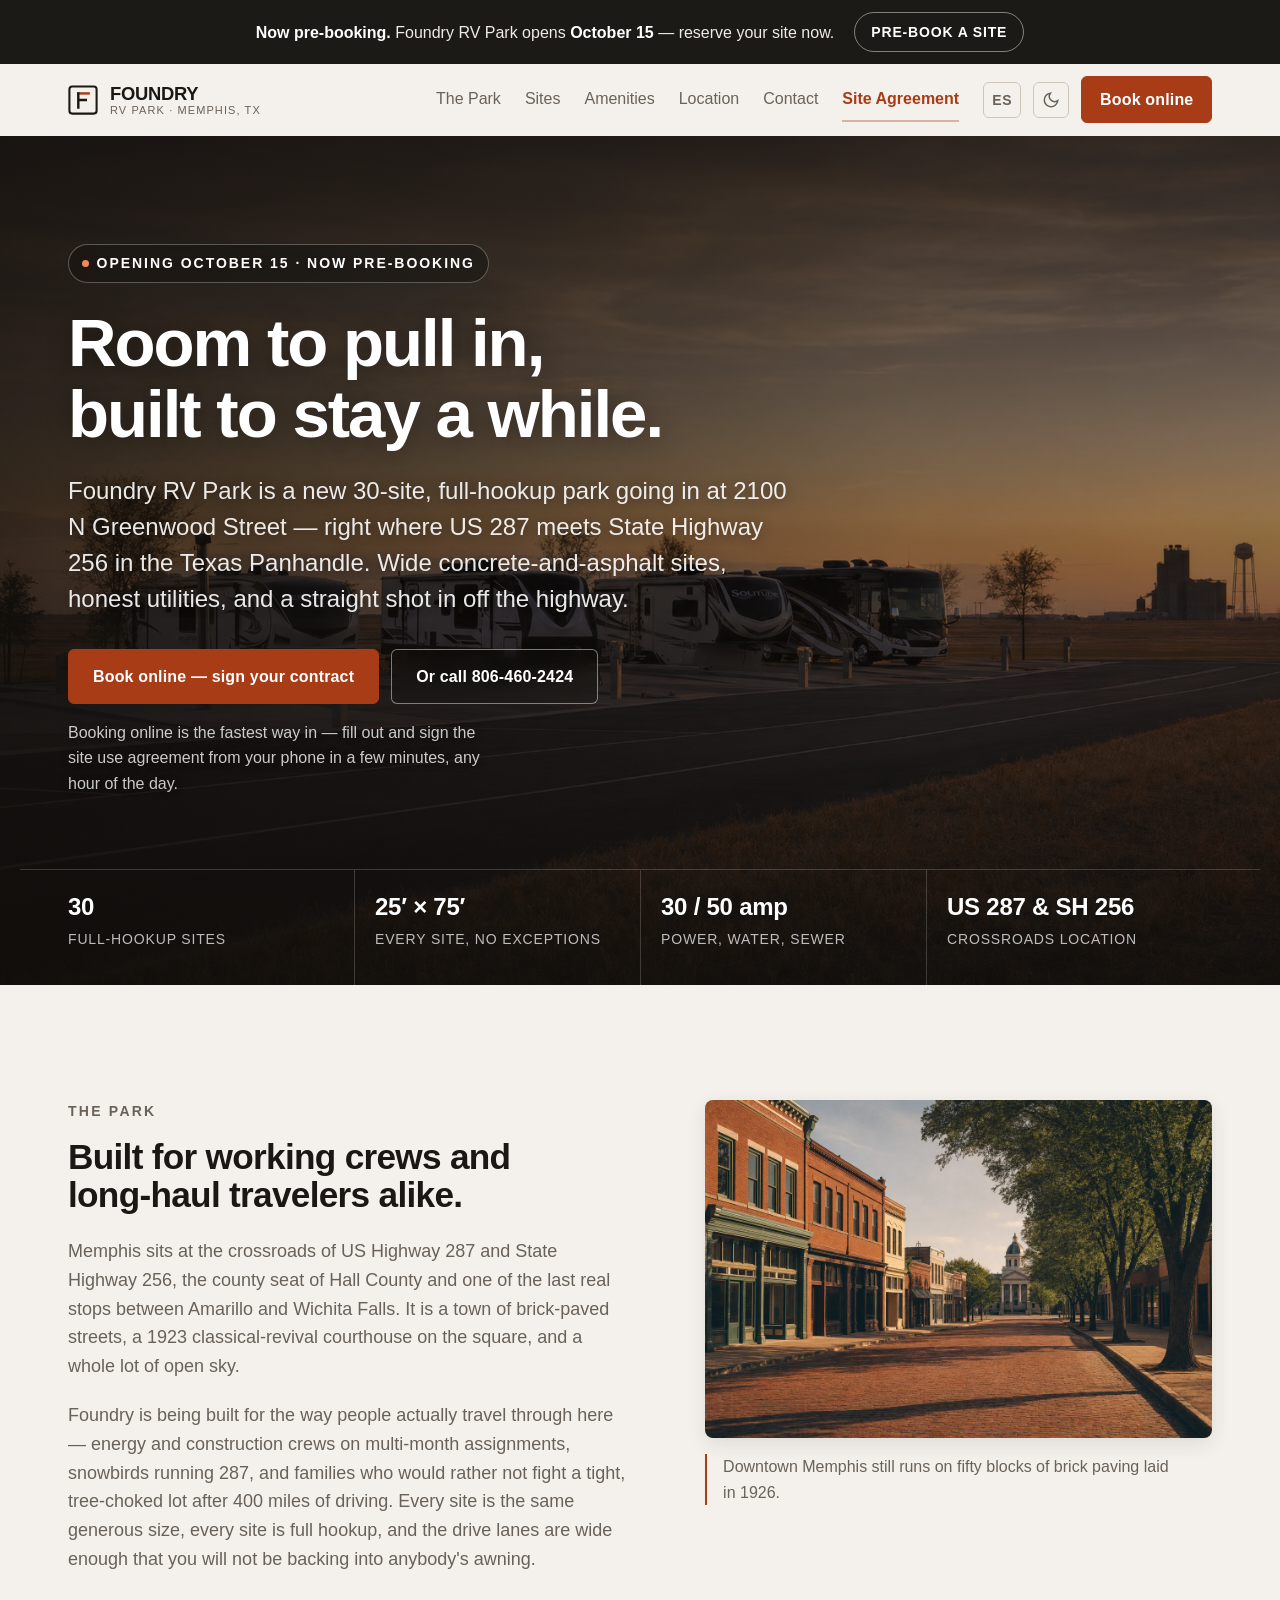
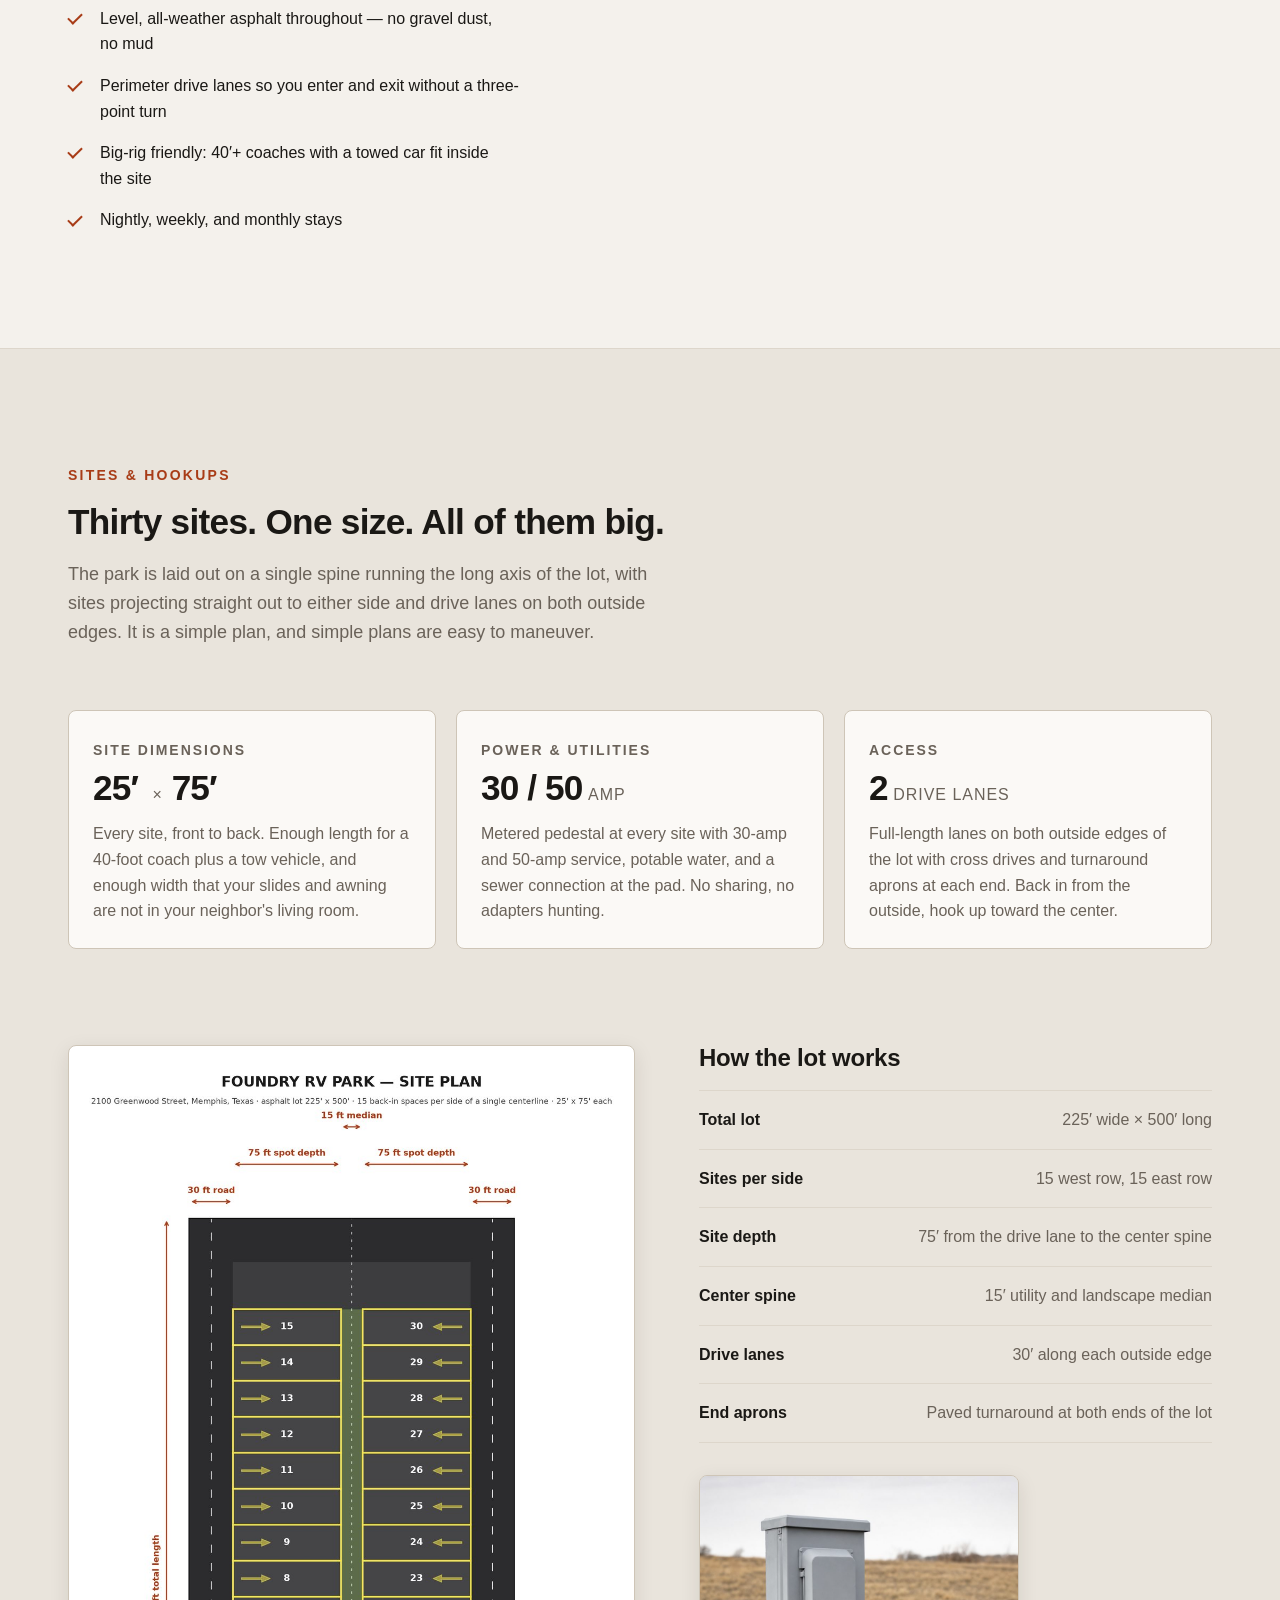
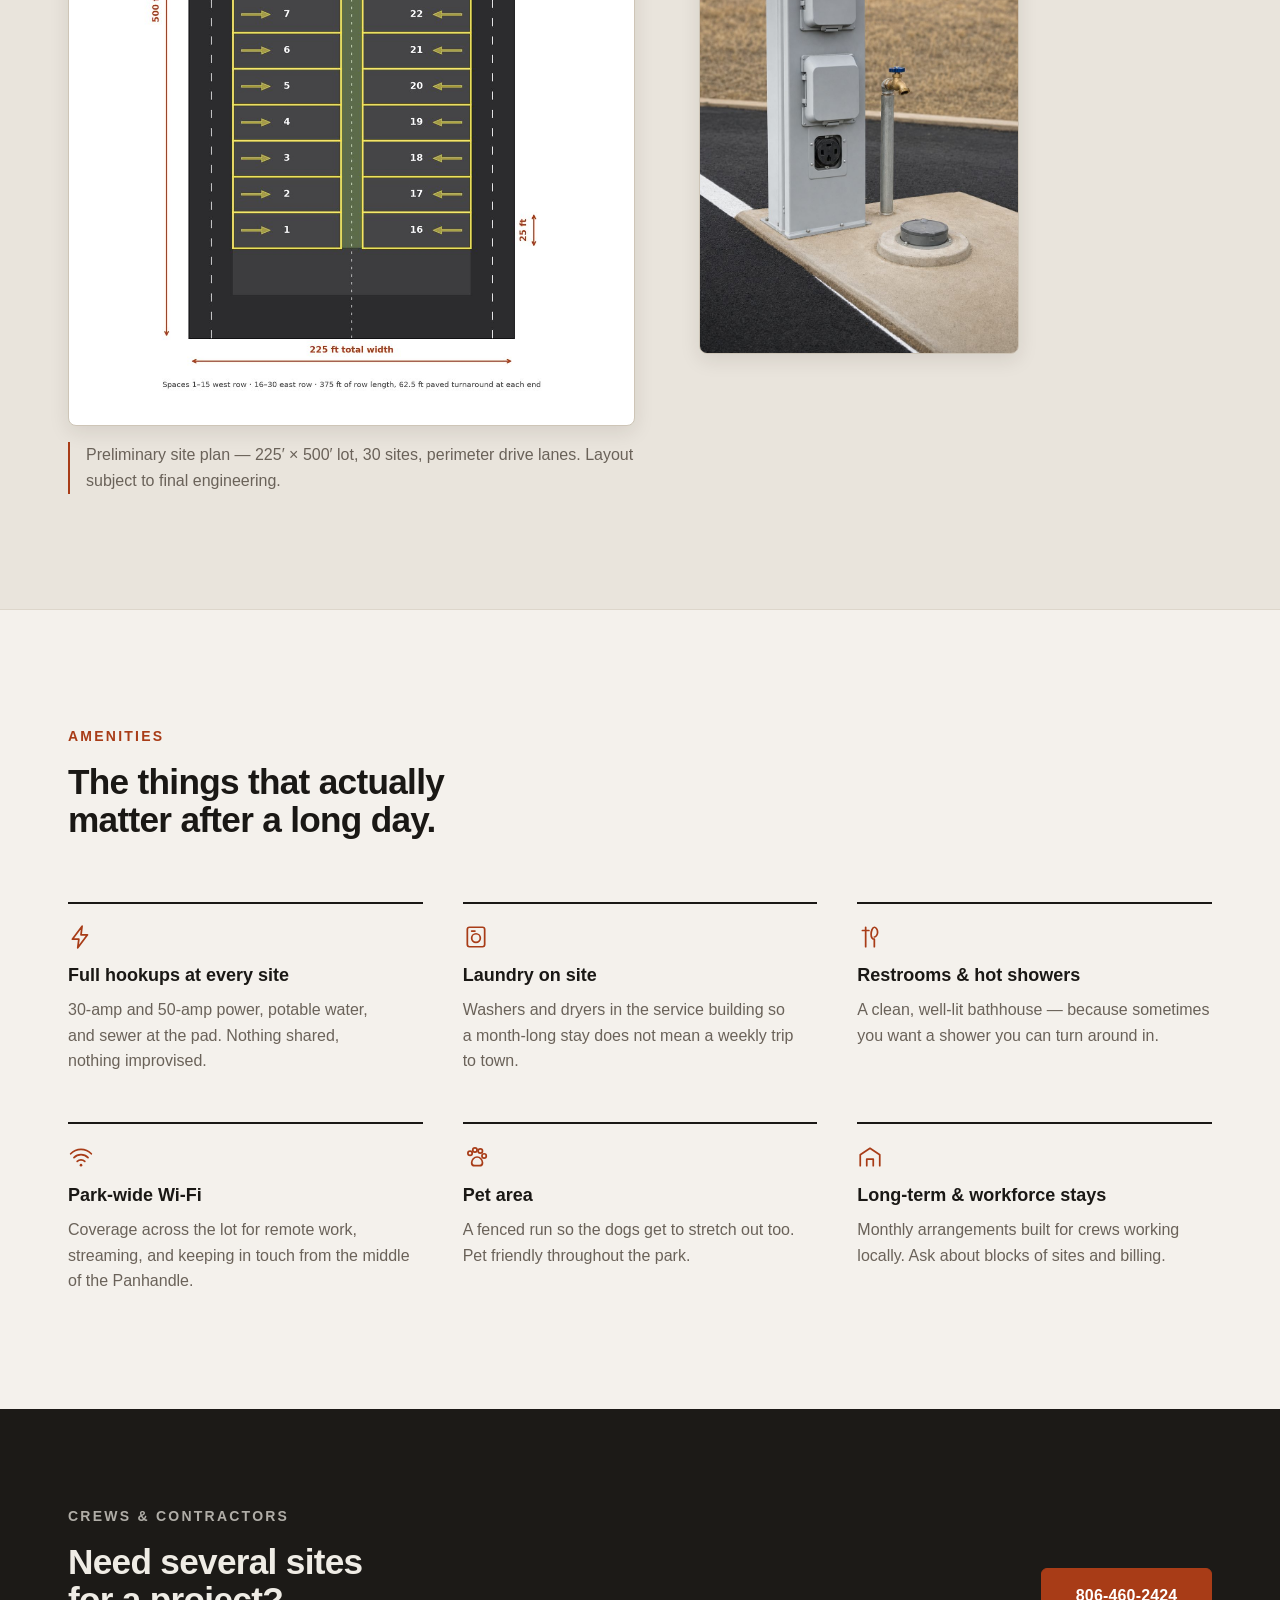
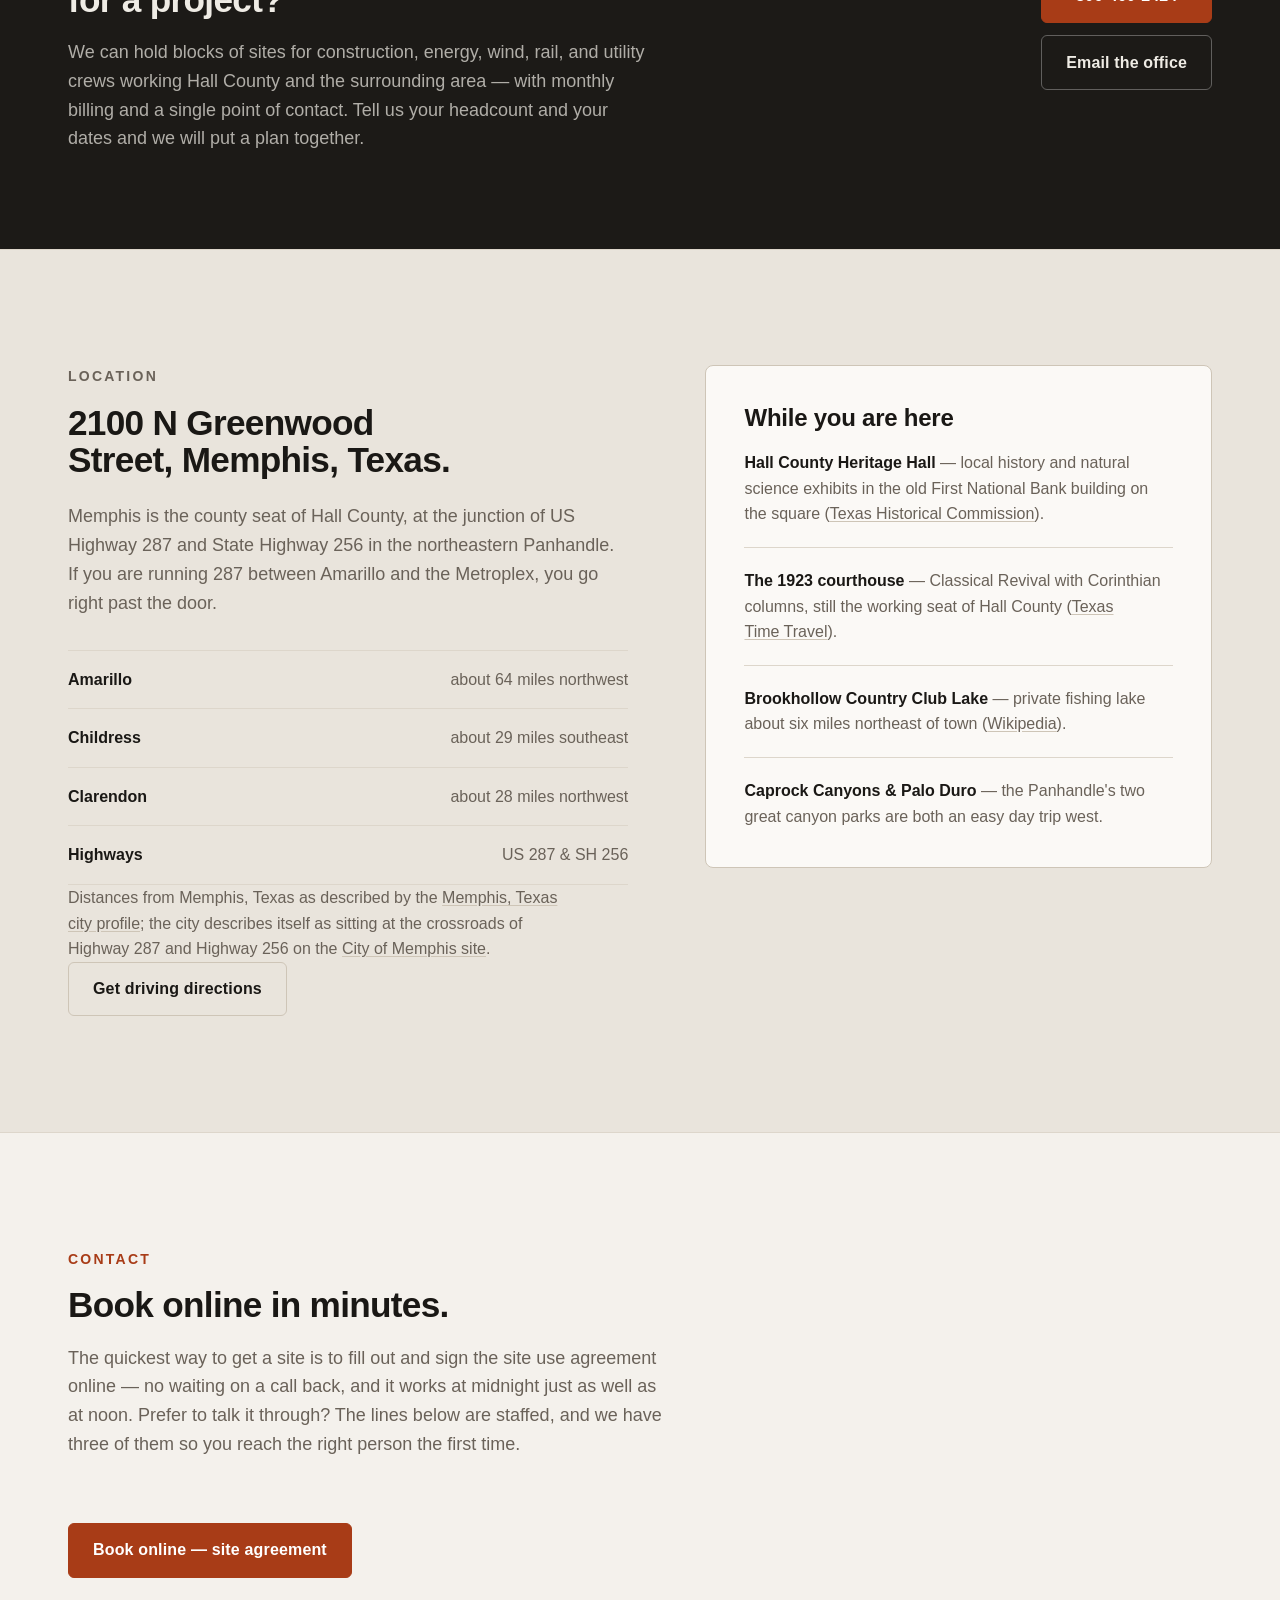
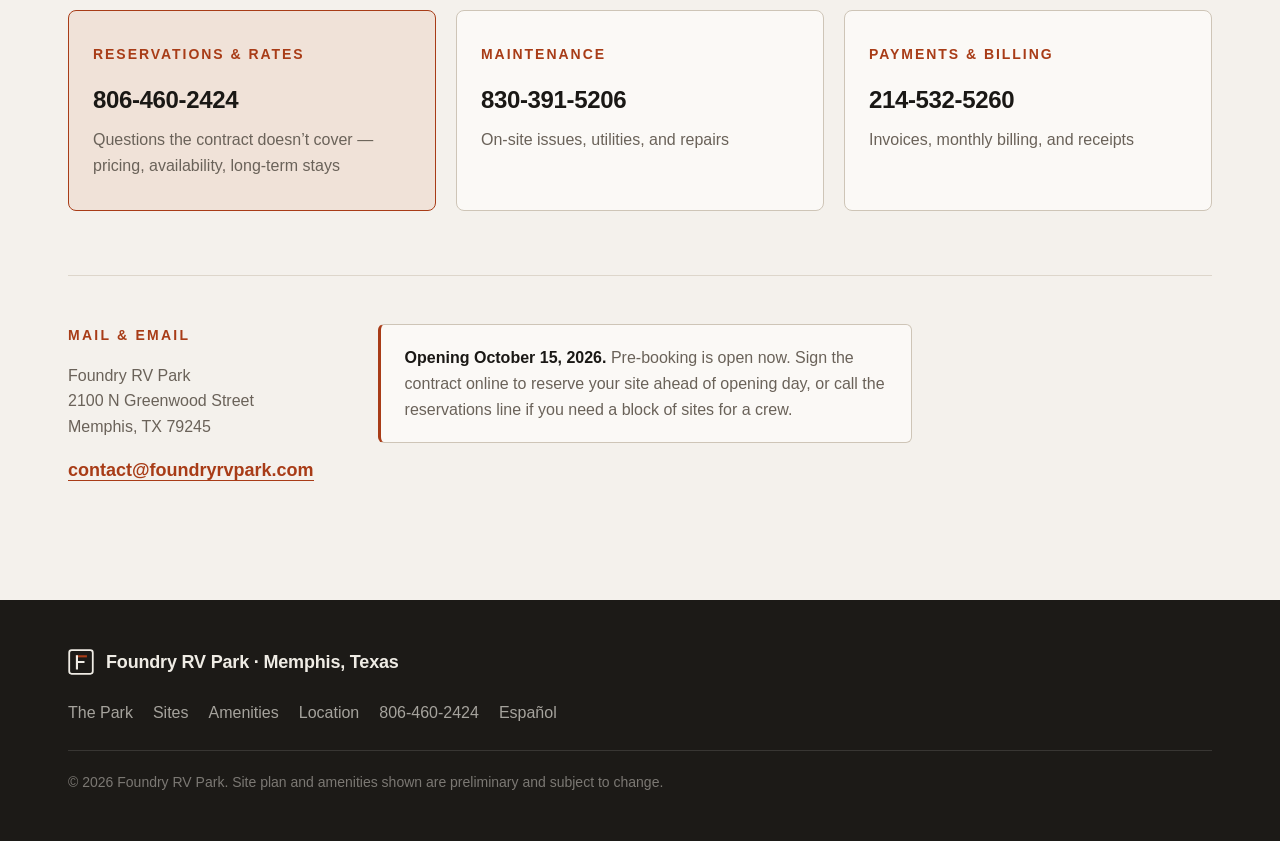
==== index.html @ 5de41546 "Opening date Oct 15 (EN+ES); add geo, hours, hasMap to JSON-LD; coordinate-based directions link" ====
<!DOCTYPE html>
<html lang="en">
<head>
<meta charset="utf-8" />
<meta name="viewport" content="width=device-width, initial-scale=1" />
<title>Foundry RV Park — Memphis, Texas | Full-Hookup Sites on US 287</title>
<meta name="description" content="Foundry RV Park is a new 30-site full-hookup RV park at 2100 N Greenwood Street in Memphis, Texas, at the crossroads of US 287 and SH 256. Opening October 15, 2026 — now taking pre-bookings. Nightly, weekly and long-term stays. Book online, or call 806-460-2424." />
<link rel="canonical" href="https://foundryrvpark.com/" />
<link rel="alternate" hreflang="en" href="https://foundryrvpark.com/" />
<link rel="alternate" hreflang="es" href="https://foundryrvpark.com/es/" />
<link rel="alternate" hreflang="x-default" href="https://foundryrvpark.com/" />
<meta property="og:type" content="website" />
<meta property="og:url" content="https://foundryrvpark.com/" />
<meta property="og:title" content="Foundry RV Park — Memphis, Texas" />
<meta property="og:description" content="Opening October 15, 2026 — now taking pre-bookings. 30 full-hookup sites on the Texas Panhandle plains. 25' x 75' sites, 30/50 amp, laundry and bathhouse, Wi-Fi, pet area." />
<meta property="og:image" content="https://foundryrvpark.com/assets/hero.jpg" />
<meta name="theme-color" content="#14130f" />
<link rel="icon" href="data:image/svg+xml,%3Csvg xmlns='http://www.w3.org/2000/svg' viewBox='0 0 32 32'%3E%3Crect x='1.5' y='1.5' width='29' height='29' rx='3' fill='%2314130f'/%3E%3Cpath d='M11 9h11M11 9v15M11 16h8' stroke='%23e0703f' stroke-width='2.6' stroke-linecap='square' fill='none'/%3E%3C/svg%3E" />
<link href="https://api.fontshare.com/v2/css?f[]=cabinet-grotesk@700,800,900&f[]=satoshi@400,500,700&display=swap" rel="stylesheet" />
<link rel="stylesheet" href="style.css" />
<script type="application/ld+json">
{
  "@context": "https://schema.org",
  "@type": "Campground",
  "name": "Foundry RV Park",
  "url": "https://foundryrvpark.com/",
  "description": "A new 30-site full-hookup RV park in Memphis, Texas, at the crossroads of US 287 and SH 256. Opening October 15, 2026. Nightly, weekly and long-term stays.",
  "image": "https://foundryrvpark.com/assets/hero.jpg",
  "email": "contact@foundryrvpark.com",
  "telephone": "+1-806-460-2424",
  "petsAllowed": true,
  "geo": {
    "@type": "GeoCoordinates",
    "latitude": 34.738504,
    "longitude": -100.554043
  },
  "hasMap": "https://maps.google.com/maps?cid=10305531698133486171",
  "openingHoursSpecification": [
    {
      "@type": "OpeningHoursSpecification",
      "dayOfWeek": ["Monday","Tuesday","Wednesday","Thursday","Friday","Saturday","Sunday"],
      "opens": "09:00",
      "closes": "17:00",
      "validFrom": "2026-10-15"
    }
  ],
  "isAccessibleForFree": false,
  "address": {
    "@type": "PostalAddress",
    "streetAddress": "2100 N Greenwood Street",
    "addressLocality": "Memphis",
    "addressRegion": "TX",
    "postalCode": "79245",
    "addressCountry": "US"
  },
  "amenityFeature": [
    { "@type": "LocationFeatureSpecification", "name": "Full hookups (30/50 amp, water, sewer)", "value": true },
    { "@type": "LocationFeatureSpecification", "name": "Laundry", "value": true },
    { "@type": "LocationFeatureSpecification", "name": "Restrooms and showers", "value": true },
    { "@type": "LocationFeatureSpecification", "name": "Wi-Fi", "value": true },
    { "@type": "LocationFeatureSpecification", "name": "Pet area", "value": true }
  ]
}
</script>
</head>
<body>
<a class="skip" href="#main">Skip to content</a>

<aside class="announce">
  <p><strong>Now pre-booking.</strong> Foundry RV Park opens <strong>October 15</strong> &mdash; reserve your site now.</p>
  <a href="https://na4.docusign.net/Member/PowerFormSigning.aspx?PowerFormId=102dc6d5-dcdc-48c1-9114-8ed7002d5dbd&amp;env=na4&amp;acct=5a6d45d3-995d-4c4a-9f34-7e88ad826773&amp;v=2" target="_blank" rel="noopener">Pre-book a site</a>
</aside>

<header class="header" id="top">
  <div class="header__inner">
    <a class="brand" href="#top" aria-label="Foundry RV Park, home">
      <svg class="brand__mark" width="30" height="30" viewBox="0 0 32 32" fill="none" aria-hidden="true">
        <rect x="1.5" y="1.5" width="29" height="29" rx="3" stroke="currentColor" stroke-width="2.2"/>
        <path d="M11 9h11" stroke="var(--color-primary)" stroke-width="2.6" stroke-linecap="square"/>
        <path d="M11 9v15M11 16h8" stroke="currentColor" stroke-width="2.6" stroke-linecap="square"/>
      </svg>
      <span class="brand__text">
        <span class="brand__name">Foundry</span>
        <span class="brand__sub">RV Park · Memphis, TX</span>
      </span>
    </a>

    <nav class="nav" aria-label="Sections">
      <a href="#park">The Park</a>
      <a href="#sites">Sites</a>
      <a href="#amenities">Amenities</a>
      <a href="#location">Location</a>
      <a href="#contact">Contact</a>
      <a class="nav__doc" href="https://na4.docusign.net/Member/PowerFormSigning.aspx?PowerFormId=102dc6d5-dcdc-48c1-9114-8ed7002d5dbd&amp;env=na4&amp;acct=5a6d45d3-995d-4c4a-9f34-7e88ad826773&amp;v=2" target="_blank" rel="noopener">Site Agreement</a>
    </nav>

    <div class="header__actions">
      <a class="lang" href="es/" hreflang="es" lang="es" title="Ver esta página en español">ES</a>
      <button class="icon-btn" data-theme-toggle aria-label="Switch to light mode"></button>
      <a class="btn btn--primary btn--sm" href="https://na4.docusign.net/Member/PowerFormSigning.aspx?PowerFormId=102dc6d5-dcdc-48c1-9114-8ed7002d5dbd&amp;env=na4&amp;acct=5a6d45d3-995d-4c4a-9f34-7e88ad826773&amp;v=2" target="_blank" rel="noopener">Book online</a>
    </div>
  </div>
</header>

<main id="main">

  <!-- HERO -->
  <section class="hero">
    <img class="hero__img" src="assets/hero.jpg" alt="Fresh asphalt RV sites with utility pedestals under a wide amber Texas Panhandle sunset" width="1800" height="1200" fetchpriority="high" />
    <div class="hero__scrim" aria-hidden="true"></div>
    <div class="hero__content">
      <p class="badge"><span class="badge__dot" aria-hidden="true"></span>Opening October 15 · Now pre-booking</p>
      <h1>Room to pull in,<br />built to stay a while.</h1>
      <p class="hero__lede">Foundry RV Park is a new 30-site, full-hookup park going in at 2100 N Greenwood Street — right where US 287 meets State Highway 256 in the Texas Panhandle. Wide concrete-and-asphalt sites, honest utilities, and a straight shot in off the highway.</p>
      <div class="hero__cta">
        <a class="btn btn--primary" href="https://na4.docusign.net/Member/PowerFormSigning.aspx?PowerFormId=102dc6d5-dcdc-48c1-9114-8ed7002d5dbd&amp;env=na4&amp;acct=5a6d45d3-995d-4c4a-9f34-7e88ad826773&amp;v=2" target="_blank" rel="noopener">Book online &mdash; sign your contract</a>
        <a class="btn btn--ghost" href="tel:+18064602424">Or call 806-460-2424</a>
      </div>
      <p class="hero__hint">Booking online is the fastest way in &mdash; fill out and sign the site use agreement from your phone in a few minutes, any hour of the day.</p>
    </div>
    <ul class="facts" role="list">
      <li><strong>30</strong><span>full-hookup sites</span></li>
      <li><strong>25&prime; &times; 75&prime;</strong><span>every site, no exceptions</span></li>
      <li><strong>30 / 50 amp</strong><span>power, water, sewer</span></li>
      <li><strong>US 287 &amp; SH 256</strong><span>crossroads location</span></li>
    </ul>
  </section>

  <!-- THE PARK -->
  <section class="section" id="park">
    <div class="wrap grid-2">
      <div class="col-text">
        <p class="eyebrow">The Park</p>
        <h2>Built for working crews and long-haul travelers alike.</h2>
        <p>Memphis sits at the crossroads of US Highway 287 and State Highway 256, the county seat of Hall County and one of the last real stops between Amarillo and Wichita Falls. It is a town of brick-paved streets, a 1923 classical-revival courthouse on the square, and a whole lot of open sky.</p>
        <p>Foundry is being built for the way people actually travel through here — energy and construction crews on multi-month assignments, snowbirds running 287, and families who would rather not fight a tight, tree-choked lot after 400 miles of driving. Every site is the same generous size, every site is full hookup, and the drive lanes are wide enough that you will not be backing into anybody's awning.</p>
        <ul class="checks" role="list">
          <li>Level, all-weather asphalt throughout — no gravel dust, no mud</li>
          <li>Perimeter drive lanes so you enter and exit without a three-point turn</li>
          <li>Big-rig friendly: 40&prime;+ coaches with a towed car fit inside the site</li>
          <li>Nightly, weekly, and monthly stays</li>
        </ul>
      </div>
      <figure class="col-media">
        <img src="assets/town.jpg" alt="Historic red brick main street in Memphis, Texas, with early-1900s storefronts and the county courthouse dome at the end of the block" width="1200" height="800" loading="lazy" />
        <figcaption>Downtown Memphis still runs on fifty blocks of brick paving laid in 1926.</figcaption>
      </figure>
    </div>
  </section>

  <!-- SITES -->
  <section class="section section--offset" id="sites">
    <div class="wrap">
      <header class="section-head">
        <p class="eyebrow">Sites &amp; Hookups</p>
        <h2>Thirty sites. One size. All of them big.</h2>
        <p class="section-head__lede">The park is laid out on a single spine running the long axis of the lot, with sites projecting straight out to either side and drive lanes on both outside edges. It is a simple plan, and simple plans are easy to maneuver.</p>
      </header>

      <div class="cards">
        <article class="card">
          <h3>Site dimensions</h3>
          <p class="card__big">25&prime; <span>&times;</span> 75&prime;</p>
          <p>Every site, front to back. Enough length for a 40-foot coach plus a tow vehicle, and enough width that your slides and awning are not in your neighbor's living room.</p>
        </article>
        <article class="card">
          <h3>Power &amp; utilities</h3>
          <p class="card__big">30 / 50<span>amp</span></p>
          <p>Metered pedestal at every site with 30-amp and 50-amp service, potable water, and a sewer connection at the pad. No sharing, no adapters hunting.</p>
        </article>
        <article class="card">
          <h3>Access</h3>
          <p class="card__big">2<span>drive lanes</span></p>
          <p>Full-length lanes on both outside edges of the lot with cross drives and turnaround aprons at each end. Back in from the outside, hook up toward the center.</p>
        </article>
      </div>

      <div class="grid-2 grid-2--tight plan-block">
        <figure class="col-media col-media--plan">
          <img src="assets/siteplan.jpg" alt="Overhead site plan of Foundry RV Park showing a 225 by 500 foot lot with 15 numbered sites on each side of a central spine and drive lanes along both outside edges" width="1000" height="1778" loading="lazy" />
          <figcaption>Preliminary site plan — 225&prime; &times; 500&prime; lot, 30 sites, perimeter drive lanes. Layout subject to final engineering.</figcaption>
        </figure>
        <div class="col-text">
          <h3 class="h-sub">How the lot works</h3>
          <dl class="spec">
            <div><dt>Total lot</dt><dd>225&prime; wide &times; 500&prime; long</dd></div>
            <div><dt>Sites per side</dt><dd>15 west row, 15 east row</dd></div>
            <div><dt>Site depth</dt><dd>75&prime; from the drive lane to the center spine</dd></div>
            <div><dt>Center spine</dt><dd>15&prime; utility and landscape median</dd></div>
            <div><dt>Drive lanes</dt><dd>30&prime; along each outside edge</dd></div>
            <div><dt>End aprons</dt><dd>Paved turnaround at both ends of the lot</dd></div>
          </dl>
          <figure class="detail-img">
            <img src="assets/hookups.jpg" alt="Grey metal utility pedestal with 30-amp and 50-amp receptacles beside a water spigot and capped sewer inlet set in a concrete collar" width="900" height="1350" loading="lazy" />
          </figure>
        </div>
      </div>
    </div>
  </section>

  <!-- AMENITIES -->
  <section class="section" id="amenities">
    <div class="wrap">
      <header class="section-head">
        <p class="eyebrow">Amenities</p>
        <h2>The things that actually matter after a long day.</h2>
      </header>
      <ul class="amenities" role="list">
        <li>
          <svg viewBox="0 0 24 24" fill="none" stroke="currentColor" stroke-width="1.6" aria-hidden="true"><path d="M13 2 4 14h6l-1 8 9-12h-6l1-8Z"/></svg>
          <h3>Full hookups at every site</h3>
          <p>30-amp and 50-amp power, potable water, and sewer at the pad. Nothing shared, nothing improvised.</p>
        </li>
        <li>
          <svg viewBox="0 0 24 24" fill="none" stroke="currentColor" stroke-width="1.6" aria-hidden="true"><rect x="4" y="3" width="16" height="18" rx="2"/><circle cx="12" cy="13" r="4"/><path d="M8 6.5h3"/></svg>
          <h3>Laundry on site</h3>
          <p>Washers and dryers in the service building so a month-long stay does not mean a weekly trip to town.</p>
        </li>
        <li>
          <svg viewBox="0 0 24 24" fill="none" stroke="currentColor" stroke-width="1.6" aria-hidden="true"><path d="M8 3v7M5 6h6M8 10v11"/><path d="M16 21v-7c-1.7 0-3-1.6-3-4.5S14.3 3 16 3s3 2.6 3 4.5-1.3 4.5-3 4.5"/></svg>
          <h3>Restrooms &amp; hot showers</h3>
          <p>A clean, well-lit bathhouse — because sometimes you want a shower you can turn around in.</p>
        </li>
        <li>
          <svg viewBox="0 0 24 24" fill="none" stroke="currentColor" stroke-width="1.6" aria-hidden="true"><path d="M2.5 9a13 13 0 0 1 19 0M5.5 12.5a9 9 0 0 1 13 0M8.5 16a5 5 0 0 1 7 0"/><circle cx="12" cy="19.5" r="1.2" fill="currentColor" stroke="none"/></svg>
          <h3>Park-wide Wi-Fi</h3>
          <p>Coverage across the lot for remote work, streaming, and keeping in touch from the middle of the Panhandle.</p>
        </li>
        <li>
          <svg viewBox="0 0 24 24" fill="none" stroke="currentColor" stroke-width="1.6" aria-hidden="true"><circle cx="6.5" cy="8.5" r="2"/><circle cx="11" cy="5.5" r="2"/><circle cx="16" cy="6.5" r="2"/><circle cx="19.5" cy="11" r="2"/><path d="M13 12c-2.6 0-5 2.6-5 5.2 0 1.7 1.2 2.8 2.8 2.8h4.4c1.6 0 2.8-1.1 2.8-2.8C18 14.6 15.6 12 13 12Z"/></svg>
          <h3>Pet area</h3>
          <p>A fenced run so the dogs get to stretch out too. Pet friendly throughout the park.</p>
        </li>
        <li>
          <svg viewBox="0 0 24 24" fill="none" stroke="currentColor" stroke-width="1.6" aria-hidden="true"><path d="M3 20V10l9-6 9 6v10"/><path d="M9 20v-6h6v6"/></svg>
          <h3>Long-term &amp; workforce stays</h3>
          <p>Monthly arrangements built for crews working locally. Ask about blocks of sites and billing.</p>
        </li>
      </ul>
    </div>
  </section>

  <!-- WORKFORCE BAND -->
  <section class="band" aria-labelledby="crew-h">
    <div class="wrap band__inner">
      <div>
        <p class="eyebrow eyebrow--light">Crews &amp; Contractors</p>
        <h2 id="crew-h">Need several sites for a project?</h2>
        <p>We can hold blocks of sites for construction, energy, wind, rail, and utility crews working Hall County and the surrounding area — with monthly billing and a single point of contact. Tell us your headcount and your dates and we will put a plan together.</p>
      </div>
      <div class="band__cta">
        <a class="btn btn--primary" href="tel:+18064602424">806-460-2424</a>
        <a class="btn btn--outline" href="mailto:contact@foundryrvpark.com?subject=Long-term%20crew%20housing%20inquiry">Email the office</a>
      </div>
    </div>
  </section>

  <!-- LOCATION -->
  <section class="section section--offset" id="location">
    <div class="wrap grid-2">
      <div class="col-text">
        <p class="eyebrow">Location</p>
        <h2>2100 N Greenwood Street, Memphis, Texas.</h2>
        <p>Memphis is the county seat of Hall County, at the junction of US Highway 287 and State Highway 256 in the northeastern Panhandle. If you are running 287 between Amarillo and the Metroplex, you go right past the door.</p>
        <dl class="spec spec--distances">
          <div><dt>Amarillo</dt><dd>about 64 miles northwest</dd></div>
          <div><dt>Childress</dt><dd>about 29 miles southeast</dd></div>
          <div><dt>Clarendon</dt><dd>about 28 miles northwest</dd></div>
          <div><dt>Highways</dt><dd>US 287 &amp; SH 256</dd></div>
        </dl>
        <p class="muted small">Distances from Memphis, Texas as described by the <a href="https://en.wikipedia.org/wiki/Memphis,_Texas" rel="noopener">Memphis, Texas city profile</a>; the city describes itself as sitting at the crossroads of Highway 287 and Highway 256 on the <a href="https://memphistexas.gov/locations-and-directions" rel="noopener">City of Memphis site</a>.</p>
        <a class="btn btn--outline" href="https://www.google.com/maps/dir/?api=1&destination=34.738504%2C-100.554043&destination_place_id=ChIJvwx7NwmBqocRW0rGeHqaBI8" target="_blank" rel="noopener">Get driving directions</a>
      </div>

      <div class="col-media">
        <div class="nearby">
          <h3 class="h-sub">While you are here</h3>
          <ul role="list">
            <li><strong>Hall County Heritage Hall</strong> — local history and natural science exhibits in the old First National Bank building on the square (<a href="https://texastimetravel.com/cities/memphis/" rel="noopener">Texas Historical Commission</a>).</li>
            <li><strong>The 1923 courthouse</strong> — Classical Revival with Corinthian columns, still the working seat of Hall County (<a href="https://texastimetravel.com/cities/memphis/" rel="noopener">Texas Time Travel</a>).</li>
            <li><strong>Brookhollow Country Club Lake</strong> — private fishing lake about six miles northeast of town (<a href="https://en.wikipedia.org/wiki/Memphis,_Texas" rel="noopener">Wikipedia</a>).</li>
            <li><strong>Caprock Canyons &amp; Palo Duro</strong> — the Panhandle's two great canyon parks are both an easy day trip west.</li>
          </ul>
        </div>
      </div>
    </div>
  </section>

  <!-- CONTACT -->
  <section class="section" id="contact">
    <div class="wrap">
      <header class="section-head">
        <p class="eyebrow">Contact</p>
        <h2>Book online in minutes.</h2>
        <p class="section-head__lede">The quickest way to get a site is to fill out and sign the site use agreement online — no waiting on a call back, and it works at midnight just as well as at noon. Prefer to talk it through? The lines below are staffed, and we have three of them so you reach the right person the first time.</p>
      </header>

      <p class="contact-cta">
        <a class="btn btn--primary" href="https://na4.docusign.net/Member/PowerFormSigning.aspx?PowerFormId=102dc6d5-dcdc-48c1-9114-8ed7002d5dbd&amp;env=na4&amp;acct=5a6d45d3-995d-4c4a-9f34-7e88ad826773&amp;v=2" target="_blank" rel="noopener">Book online &mdash; site agreement</a>
      </p>

      <div class="contact-grid">
        <a class="ccard ccard--primary" href="tel:+18064602424">
          <p class="ccard__label">Reservations &amp; rates</p>
          <p class="ccard__num">806-460-2424</p>
          <p class="ccard__note">Questions the contract doesn&rsquo;t cover &mdash; pricing, availability, long-term stays</p>
        </a>
        <a class="ccard" href="tel:+18303915206">
          <p class="ccard__label">Maintenance</p>
          <p class="ccard__num">830-391-5206</p>
          <p class="ccard__note">On-site issues, utilities, and repairs</p>
        </a>
        <a class="ccard" href="tel:+12145325260">
          <p class="ccard__label">Payments &amp; billing</p>
          <p class="ccard__num">214-532-5260</p>
          <p class="ccard__note">Invoices, monthly billing, and receipts</p>
        </a>
      </div>

      <div class="contact-foot">
        <div>
          <p class="eyebrow">Mail &amp; email</p>
          <address>
            Foundry RV Park<br />
            2100 N Greenwood Street<br />
            Memphis, TX 79245
          </address>
          <p><a class="link-strong" href="mailto:contact@foundryrvpark.com">contact@foundryrvpark.com</a></p>
        </div>
        <p class="notice"><strong>Opening October 15, 2026.</strong> Pre-booking is open now. Sign the contract online to reserve your site ahead of opening day, or call the reservations line if you need a block of sites for a crew.</p>
      </div>
    </div>
  </section>
</main>

<footer class="footer">
  <div class="wrap footer__inner">
    <div class="footer__brand">
      <svg width="26" height="26" viewBox="0 0 32 32" fill="none" aria-hidden="true">
        <rect x="1.5" y="1.5" width="29" height="29" rx="3" stroke="currentColor" stroke-width="2.2"/>
        <path d="M11 9h11" stroke="var(--color-primary)" stroke-width="2.6" stroke-linecap="square"/>
        <path d="M11 9v15M11 16h8" stroke="currentColor" stroke-width="2.6" stroke-linecap="square"/>
      </svg>
      <span>Foundry RV Park &middot; Memphis, Texas</span>
    </div>
    <nav class="footer__nav" aria-label="Footer">
      <a href="#park">The Park</a>
      <a href="#sites">Sites</a>
      <a href="#amenities">Amenities</a>
      <a href="#location">Location</a>
      <a href="tel:+18064602424">806-460-2424</a>
      <a href="es/" hreflang="es" lang="es">Espa&ntilde;ol</a>
    </nav>
    <p class="footer__legal">&copy; <span id="yr">2026</span> Foundry RV Park. Site plan and amenities shown are preliminary and subject to change.</p>
  </div>
</footer>

<script src="script.js" defer></script>
</body>
</html>
---- style.css ----
/* ============================================================
   Foundry RV Park — iron, concrete, ember
   ============================================================ */

:root {
  /* Type scale */
  --text-xs: clamp(0.75rem, 0.7rem + 0.25vw, 0.875rem);
  --text-sm: clamp(0.875rem, 0.8rem + 0.35vw, 1rem);
  --text-base: clamp(1rem, 0.95rem + 0.25vw, 1.125rem);
  --text-lg: clamp(1.125rem, 1rem + 0.75vw, 1.5rem);
  --text-xl: clamp(1.5rem, 1.2rem + 1.25vw, 2.25rem);
  --text-2xl: clamp(2rem, 1.2rem + 2.5vw, 3.5rem);
  --text-3xl: clamp(2.5rem, 1rem + 4vw, 5rem);

  /* Spacing */
  --space-1: 0.25rem; --space-2: 0.5rem;  --space-3: 0.75rem;
  --space-4: 1rem;    --space-5: 1.25rem; --space-6: 1.5rem;
  --space-8: 2rem;    --space-10: 2.5rem; --space-12: 3rem;
  --space-16: 4rem;   --space-20: 5rem;   --space-24: 6rem;
  --space-32: 8rem;

  --radius-sm: 0.25rem;
  --radius-md: 0.375rem;
  --radius-lg: 0.5rem;
  --radius-full: 9999px;

  --transition-interactive: 180ms cubic-bezier(0.16, 1, 0.3, 1);

  --content-narrow: 640px;
  --content-default: 1000px;
  --content-wide: 1240px;

  --font-display: 'Cabinet Grotesk', 'Helvetica Neue', sans-serif;
  --font-body: 'Satoshi', 'Helvetica Neue', sans-serif;
}

/* LIGHT — warm concrete + ember */
:root, [data-theme='light'] {
  --color-bg: #f4f1ec;
  --color-surface: #fbf9f6;
  --color-surface-2: #ffffff;
  --color-surface-offset: #e9e4dc;
  --color-divider: #ddd6cb;
  --color-border: #cec5b7;

  --color-text: #1a1815;
  --color-text-muted: #6a6259;
  --color-text-faint: #9a9287;
  --color-text-inverse: #f7f4ef;

  --color-primary: #a83c17;
  --color-primary-hover: #862d0f;
  --color-primary-soft: #f0e2d8;

  --color-ink: #1c1a17;
  --color-ink-text: #efece5;

  --shadow-sm: 0 1px 2px rgba(40, 32, 22, 0.07);
  --shadow-md: 0 6px 20px rgba(40, 32, 22, 0.10);
  --shadow-lg: 0 18px 44px rgba(40, 32, 22, 0.16);
}

/* DARK — forge at night */
[data-theme='dark'] {
  --color-bg: #131210;
  --color-surface: #1a1916;
  --color-surface-2: #201e1a;
  --color-surface-offset: #1d1b18;
  --color-divider: #2a2823;
  --color-border: #3a3730;

  --color-text: #e7e2d9;
  --color-text-muted: #9b9488;
  --color-text-faint: #6d675d;
  --color-text-inverse: #17150f;

  --color-primary: #e07a44;
  --color-primary-hover: #f2905b;
  --color-primary-soft: #2e241c;

  --color-ink: #0e0d0b;
  --color-ink-text: #e7e2d9;

  --shadow-sm: 0 1px 2px rgba(0, 0, 0, 0.4);
  --shadow-md: 0 6px 20px rgba(0, 0, 0, 0.5);
  --shadow-lg: 0 18px 44px rgba(0, 0, 0, 0.6);
}

/* ---------------- base ---------------- */
*, *::before, *::after { box-sizing: border-box; margin: 0; padding: 0; }

html {
  -webkit-text-size-adjust: none;
  text-size-adjust: none;
  -webkit-font-smoothing: antialiased;
  -moz-osx-font-smoothing: grayscale;
  text-rendering: optimizeLegibility;
  scroll-behavior: smooth;
  scroll-padding-top: 5.5rem;
}

body {
  min-height: 100dvh;
  line-height: 1.6;
  font-family: var(--font-body);
  font-size: var(--text-base);
  color: var(--color-text);
  background-color: var(--color-bg);
  overflow-x: hidden;
}

img, svg, picture, video { display: block; max-width: 100%; height: auto; }
ul[role='list'] { list-style: none; }
button { cursor: pointer; background: none; border: none; font: inherit; color: inherit; }

h1, h2, h3 { text-wrap: balance; line-height: 1.06; font-family: var(--font-display); font-weight: 800; letter-spacing: -0.02em; }
p, li, dd, figcaption, address { text-wrap: pretty; }

a { color: inherit; }
a, button, [role='button'] {
  transition: color var(--transition-interactive), background var(--transition-interactive),
    border-color var(--transition-interactive), box-shadow var(--transition-interactive),
    transform var(--transition-interactive);
}

:focus-visible { outline: 2px solid var(--color-primary); outline-offset: 3px; border-radius: var(--radius-sm); }
::selection { background: var(--color-primary); color: #fff; }

@media (prefers-reduced-motion: reduce) {
  *, *::before, *::after {
    animation-duration: 0.01ms !important;
    transition-duration: 0.01ms !important;
    scroll-behavior: auto !important;
  }
}

.skip {
  position: absolute; left: -9999px; top: 0; z-index: 100;
  background: var(--color-primary); color: #fff;
  padding: var(--space-3) var(--space-4); font-size: var(--text-sm);
}
.skip:focus { left: var(--space-4); top: var(--space-4); }

.wrap { width: 100%; max-width: var(--content-wide); margin-inline: auto; padding-inline: clamp(var(--space-5), 5vw, var(--space-12)); }

/* ---------------- shared type ---------------- */
.eyebrow {
  font-family: var(--font-body);
  font-size: var(--text-xs);
  font-weight: 700;
  letter-spacing: 0.16em;
  text-transform: uppercase;
  color: var(--color-primary);
  margin-bottom: var(--space-4);
}
.eyebrow--light { color: var(--color-primary); }

h2 { font-size: var(--text-xl); }
h3 { font-size: var(--text-lg); font-weight: 700; letter-spacing: -0.01em; }
.h-sub { font-size: var(--text-lg); margin-bottom: var(--space-5); }
.muted { color: var(--color-text-muted); }
.small { font-size: var(--text-sm); }

.section { padding-block: clamp(var(--space-16), 9vw, var(--space-32)); }
.section--offset { background: var(--color-surface-offset); border-block: 1px solid var(--color-divider); }

.section-head { max-width: 62ch; margin-bottom: clamp(var(--space-10), 5vw, var(--space-16)); }
.section-head__lede { margin-top: var(--space-5); color: var(--color-text-muted); max-width: 60ch; }

.col-text > p { max-width: 56ch; color: var(--color-text-muted); }
.col-text > p + p { margin-top: var(--space-5); }
.col-text h2 { margin-bottom: var(--space-6); color: var(--color-text); }

/* ---------------- buttons ---------------- */
.btn {
  display: inline-flex; align-items: center; justify-content: center; gap: var(--space-2);
  font-size: var(--text-sm); font-weight: 700; letter-spacing: 0.01em;
  padding: 0.85em 1.5em; border-radius: var(--radius-md);
  text-decoration: none; border: 1.5px solid transparent; white-space: nowrap;
}
.btn--sm { padding: 0.6em 1.1em; }
.btn--primary { background: var(--color-primary); color: #fff; border-color: var(--color-primary); }
.btn--primary:hover { background: var(--color-primary-hover); border-color: var(--color-primary-hover); }
[data-theme='dark'] .btn--primary { color: #17150f; }
.btn--outline { border-color: var(--color-border); color: var(--color-text); background: transparent; }
.btn--outline:hover { border-color: var(--color-primary); color: var(--color-primary); }
.btn--ghost {
  border-color: rgba(255, 255, 255, 0.45); color: #fff;
  background: rgba(20, 18, 15, 0.28); backdrop-filter: blur(8px);
}
.btn--ghost:hover { background: rgba(20, 18, 15, 0.55); border-color: #fff; }

.link-strong { color: var(--color-primary); font-weight: 700; text-decoration: none; border-bottom: 1.5px solid currentColor; }
.link-strong:hover { color: var(--color-primary-hover); }
.small a { color: var(--color-text-muted); text-decoration: underline; text-decoration-color: var(--color-border); text-underline-offset: 2px; }
.small a:hover { color: var(--color-primary); }

/* ---------------- header ---------------- */
.header {
  position: sticky; top: 0; z-index: 50;
  background: color-mix(in oklab, var(--color-bg) 88%, transparent);
  backdrop-filter: blur(14px) saturate(1.2);
  border-bottom: 1px solid transparent;
  transition: border-color var(--transition-interactive), background var(--transition-interactive);
}
.header--scrolled { border-bottom-color: var(--color-divider); }
.header__inner {
  max-width: var(--content-wide); margin-inline: auto;
  padding: var(--space-3) clamp(var(--space-5), 5vw, var(--space-12));
  display: flex; align-items: center; gap: var(--space-6);
}

.brand { display: flex; align-items: center; gap: var(--space-3); text-decoration: none; margin-right: auto; }
.brand__mark { flex: none; color: var(--color-text); }
.brand__text { display: flex; flex-direction: column; line-height: 1.1; }
.brand__name { font-family: var(--font-display); font-weight: 900; font-size: 1.15rem; letter-spacing: -0.015em; text-transform: uppercase; }
.brand__sub { font-size: 0.6875rem; letter-spacing: 0.1em; text-transform: uppercase; color: var(--color-text-muted); font-weight: 500; white-space: nowrap; }

.nav { display: flex; gap: var(--space-6); }
@media (min-width: 901px) and (max-width: 1200px) { .nav { gap: var(--space-5); } }
.nav a {
  white-space: nowrap;
  font-size: var(--text-sm); font-weight: 500; text-decoration: none;
  color: var(--color-text-muted); padding-block: var(--space-2);
  border-bottom: 2px solid transparent;
}
.nav a:hover { color: var(--color-text); border-bottom-color: var(--color-primary); }
.nav__doc {
  color: var(--color-primary) !important; font-weight: 700 !important;
  border-bottom-color: color-mix(in srgb, var(--color-primary) 35%, transparent) !important;
}
.nav__doc:hover { border-bottom-color: var(--color-primary) !important; }

.header__actions { display: flex; align-items: center; gap: var(--space-3); }
.icon-btn {
  display: grid; place-items: center; width: 2.25rem; height: 2.25rem;
  border-radius: var(--radius-md); color: var(--color-text-muted);
  border: 1.5px solid var(--color-border);
}
.icon-btn:hover { color: var(--color-text); border-color: var(--color-text-muted); }

.lang {
  display: grid; place-items: center; min-width: 2.25rem; height: 2.25rem;
  padding: 0 0.5rem; border-radius: var(--radius-md);
  border: 1.5px solid var(--color-border);
  font-family: var(--font-display); font-weight: 700;
  font-size: var(--text-xs); letter-spacing: 0.06em;
  color: var(--color-text-muted); text-decoration: none;
}
.lang:hover { color: var(--color-text); border-color: var(--color-text-muted); }

@media (max-width: 900px) {
  .header__inner { flex-wrap: wrap; row-gap: 0; }
  .nav {
    order: 3; width: 100%; gap: var(--space-5);
    overflow-x: auto; scrollbar-width: none;
    border-top: 1px solid var(--color-divider);
    padding: var(--space-1) var(--space-4) var(--space-2) 0; margin-top: var(--space-2);
  }
  .nav::-webkit-scrollbar { display: none; }
  .nav a { white-space: nowrap; }
  .nav__doc { order: -1; }
}
@media (max-width: 520px) {
  .brand__sub { display: none; }
  .brand__name { font-size: 1.05rem; }
  .header__inner { gap: var(--space-3); }
}

/* ---------------- hero ---------------- */
.hero { position: relative; isolation: isolate; }
.hero__img {
  position: absolute; inset: 0; width: 100%; height: 100%;
  object-fit: cover; object-position: 50% 55%; z-index: -2;
}
.hero__scrim {
  position: absolute; inset: 0; z-index: -1;
  background:
    linear-gradient(to bottom, rgba(16, 13, 10, 0.78) 0%, rgba(16, 13, 10, 0.42) 45%, rgba(16, 13, 10, 0.86) 100%),
    linear-gradient(to right, rgba(16, 13, 10, 0.6) 0%, rgba(16, 13, 10, 0.05) 70%);
}
.hero__content {
  max-width: var(--content-wide); margin-inline: auto;
  padding: clamp(var(--space-16), 12vh, var(--space-32)) clamp(var(--space-5), 5vw, var(--space-12)) clamp(var(--space-12), 8vh, var(--space-24));
  color: #fff;
}
.hero h1 {
  font-size: var(--text-3xl); font-weight: 900; letter-spacing: -0.03em;
  margin-bottom: var(--space-6); text-shadow: 0 2px 24px rgba(0, 0, 0, 0.35);
  max-width: 20ch;
}
.hero__lede {
  font-size: var(--text-lg); max-width: 54ch; color: rgba(255, 255, 255, 0.9);
  line-height: 1.5; text-shadow: 0 1px 12px rgba(0, 0, 0, 0.4);
}
.hero__cta { display: flex; flex-wrap: wrap; gap: var(--space-3); margin-top: var(--space-8); }
.hero__hint {
  margin-top: var(--space-4); max-width: 48ch;
  font-size: var(--text-sm); color: rgba(255, 255, 255, 0.78);
  text-shadow: 0 1px 10px rgba(0, 0, 0, 0.45);
}
.hero__hint-note { display: block; margin-top: 0.4em; color: rgba(255, 255, 255, 0.62); }
.contact-cta { margin: 0 0 var(--space-8); }

.badge {
  display: inline-flex; align-items: center; gap: var(--space-2);
  font-size: var(--text-xs); font-weight: 700; letter-spacing: 0.14em; text-transform: uppercase;
  color: #fff; background: rgba(20, 18, 15, 0.5);
  border: 1px solid rgba(255, 255, 255, 0.28); backdrop-filter: blur(8px);
  padding: 0.5em 0.9em; border-radius: var(--radius-full); margin-bottom: var(--space-6);
}
.badge__dot {
  width: 7px; height: 7px; border-radius: 50%; background: #f08a5c; flex: none;
  box-shadow: 0 0 0 0 rgba(240, 138, 92, 0.7); animation: pulse 2.4s ease-out infinite;
}
@keyframes pulse {
  70% { box-shadow: 0 0 0 8px rgba(240, 138, 92, 0); }
  100% { box-shadow: 0 0 0 0 rgba(240, 138, 92, 0); }
}

.facts {
  position: relative;
  max-width: var(--content-wide); margin-inline: auto;
  padding-inline: clamp(var(--space-5), 5vw, var(--space-12));
  display: grid; grid-template-columns: repeat(4, 1fr);
  border-top: 1px solid rgba(255, 255, 255, 0.18);
}
.facts li {
  padding: var(--space-6) var(--space-5) var(--space-8) 0;
  color: rgba(255, 255, 255, 0.72);
}
.facts li + li { padding-left: var(--space-5); border-left: 1px solid rgba(255, 255, 255, 0.18); }
.facts strong {
  display: block; font-family: var(--font-display); font-weight: 800;
  font-size: var(--text-lg); color: #fff; letter-spacing: -0.01em; line-height: 1.1;
  margin-bottom: var(--space-1);
}
.facts span { font-size: var(--text-xs); letter-spacing: 0.06em; text-transform: uppercase; }

@media (max-width: 760px) {
  .facts { grid-template-columns: repeat(2, 1fr); }
  .facts li { padding-block: var(--space-5); }
  .facts li + li { border-left: none; padding-left: 0; }
  .facts li:nth-child(even) { padding-left: var(--space-5); border-left: 1px solid rgba(255, 255, 255, 0.18); }
  .hero h1 { max-width: none; }
  .hero__lede { font-size: var(--text-base); }
  .hero__cta .btn { width: 100%; }
}

/* ---------------- layout grids ---------------- */
.grid-2 {
  display: grid; grid-template-columns: 1.05fr 0.95fr;
  gap: clamp(var(--space-10), 6vw, var(--space-20)); align-items: start;
}
.grid-2--tight { gap: clamp(var(--space-10), 5vw, var(--space-16)); align-items: start; }
.plan-block { margin-top: clamp(var(--space-16), 8vw, var(--space-24)); }
@media (max-width: 900px) { .grid-2 { grid-template-columns: 1fr; } }

.col-media img { width: 100%; border-radius: var(--radius-lg); box-shadow: var(--shadow-md); }
.col-media figcaption {
  margin-top: var(--space-4); font-size: var(--text-sm); color: var(--color-text-muted);
  padding-left: var(--space-4); border-left: 2px solid var(--color-primary);
}
.col-media--plan img { background: #fff; padding: var(--space-4); border: 1px solid var(--color-border); }
.detail-img { margin-top: var(--space-8); }
.detail-img img {
  width: 100%; max-width: 320px; border-radius: var(--radius-lg);
  box-shadow: var(--shadow-md); border: 1px solid var(--color-border);
}

.checks { list-style: none; margin-top: var(--space-8); display: grid; gap: var(--space-4); }
.checks li {
  position: relative; padding-left: var(--space-8); font-size: var(--text-sm);
  color: var(--color-text); max-width: 52ch;
}
.checks li::before {
  content: ''; position: absolute; left: 0; top: 0.45em;
  width: 14px; height: 8px; border-left: 2.5px solid var(--color-primary);
  border-bottom: 2.5px solid var(--color-primary); transform: rotate(-45deg);
}

/* ---------------- cards ---------------- */
.cards { display: grid; grid-template-columns: repeat(auto-fit, minmax(260px, 1fr)); gap: var(--space-5); }
.card {
  background: var(--color-surface); border: 1px solid var(--color-border);
  border-radius: var(--radius-lg); padding: var(--space-8) var(--space-6) var(--space-6);
}
.card h3 {
  font-family: var(--font-body); font-size: var(--text-xs); font-weight: 700;
  letter-spacing: 0.14em; text-transform: uppercase; color: var(--color-text-muted);
}
.card__big {
  font-family: var(--font-display); font-weight: 900; font-size: var(--text-xl);
  letter-spacing: -0.025em; color: var(--color-text);
  margin: var(--space-3) 0 var(--space-4); line-height: 1;
}
.card__big span {
  font-family: var(--font-body); font-size: var(--text-sm); font-weight: 500;
  letter-spacing: 0.06em; text-transform: uppercase; color: var(--color-text-muted);
  margin-left: 0.35em; vertical-align: baseline;
}
.card > p:last-child { font-size: var(--text-sm); color: var(--color-text-muted); }

.spec { display: grid; gap: 0; border-top: 1px solid var(--color-divider); }
.spec > div {
  display: flex; justify-content: space-between; gap: var(--space-5);
  padding: var(--space-4) 0; border-bottom: 1px solid var(--color-divider);
}
.spec dt { font-size: var(--text-sm); font-weight: 700; color: var(--color-text); }
.spec dd { font-size: var(--text-sm); color: var(--color-text-muted); text-align: right; }
.spec--distances { margin-top: var(--space-8); }

/* ---------------- amenities ---------------- */
.amenities { display: grid; grid-template-columns: repeat(auto-fit, minmax(280px, 1fr)); gap: clamp(var(--space-8), 4vw, var(--space-12)) var(--space-10); }
.amenities li { border-top: 2px solid var(--color-text); padding-top: var(--space-5); }
.amenities svg { width: 26px; height: 26px; color: var(--color-primary); margin-bottom: var(--space-4); stroke-linecap: round; stroke-linejoin: round; }
.amenities h3 { font-size: var(--text-base); font-weight: 700; font-family: var(--font-body); letter-spacing: 0; margin-bottom: var(--space-3); }
.amenities p { font-size: var(--text-sm); color: var(--color-text-muted); max-width: 40ch; }

/* ---------------- band ---------------- */
.band { background: var(--color-ink); color: var(--color-ink-text); padding-block: clamp(var(--space-16), 8vw, var(--space-24)); }
.band__inner { display: grid; grid-template-columns: 1.5fr auto; gap: clamp(var(--space-8), 5vw, var(--space-16)); align-items: center; }
.band h2 { color: var(--color-ink-text); margin-bottom: var(--space-5); max-width: 24ch; }
.band p { color: color-mix(in oklab, var(--color-ink-text) 70%, transparent); max-width: 58ch; }
.band__cta { display: flex; flex-direction: column; gap: var(--space-3); }
.band .btn--outline { border-color: rgba(255, 255, 255, 0.3); color: var(--color-ink-text); }
.band .btn--outline:hover { border-color: var(--color-primary); color: var(--color-primary); }
@media (max-width: 860px) { .band__inner { grid-template-columns: 1fr; } .band__cta { flex-direction: row; flex-wrap: wrap; } }

/* ---------------- nearby ---------------- */
.nearby { background: var(--color-surface); border: 1px solid var(--color-border); border-radius: var(--radius-lg); padding: clamp(var(--space-6), 3vw, var(--space-10)); }
.nearby ul { list-style: none; display: grid; gap: var(--space-5); }
.nearby li { font-size: var(--text-sm); color: var(--color-text-muted); padding-bottom: var(--space-5); border-bottom: 1px solid var(--color-divider); }
.nearby li:last-child { padding-bottom: 0; border-bottom: none; }
.nearby strong { color: var(--color-text); }
.nearby a { color: var(--color-text-muted); text-decoration: underline; text-decoration-color: var(--color-border); text-underline-offset: 2px; }
.nearby a:hover { color: var(--color-primary); }

/* ---------------- contact ---------------- */
.contact-grid { display: grid; grid-template-columns: repeat(auto-fit, minmax(250px, 1fr)); gap: var(--space-5); }
.ccard {
  display: block; text-decoration: none;
  background: var(--color-surface); border: 1px solid var(--color-border);
  border-radius: var(--radius-lg); padding: var(--space-8) var(--space-6);
}
.ccard:hover { border-color: var(--color-primary); transform: translateY(-2px); box-shadow: var(--shadow-md); }
.ccard--primary { background: var(--color-primary-soft); border-color: var(--color-primary); }
.ccard__label { font-size: var(--text-xs); font-weight: 700; letter-spacing: 0.14em; text-transform: uppercase; color: var(--color-primary); margin-bottom: var(--space-4); }
.ccard__num { font-family: var(--font-display); font-weight: 800; font-size: var(--text-lg); letter-spacing: -0.015em; color: var(--color-text); }
.ccard__note { font-size: var(--text-sm); color: var(--color-text-muted); margin-top: var(--space-2); }

.contact-foot {
  margin-top: clamp(var(--space-10), 5vw, var(--space-16));
  padding-top: clamp(var(--space-8), 4vw, var(--space-12));
  border-top: 1px solid var(--color-divider);
  display: grid; grid-template-columns: auto 1fr; gap: clamp(var(--space-8), 5vw, var(--space-16));
  align-items: start;
}
.contact-foot address { font-style: normal; color: var(--color-text-muted); font-size: var(--text-sm); margin-bottom: var(--space-4); }
.notice {
  font-size: var(--text-sm); color: var(--color-text-muted);
  background: var(--color-surface); border: 1px solid var(--color-border);
  border-left: 3px solid var(--color-primary);
  border-radius: var(--radius-md); padding: var(--space-5) var(--space-6);
  max-width: 60ch;
}
.notice strong { color: var(--color-text); }
@media (max-width: 780px) { .contact-foot { grid-template-columns: 1fr; } }

/* ---------------- footer ---------------- */
.footer { background: var(--color-ink); color: var(--color-ink-text); padding-block: var(--space-12); }
.footer__inner { display: grid; gap: var(--space-6); }
.footer__brand { display: flex; align-items: center; gap: var(--space-3); font-family: var(--font-display); font-weight: 800; letter-spacing: -0.01em; }
.footer__nav { display: flex; flex-wrap: wrap; gap: var(--space-5); }
.footer__nav a { font-size: var(--text-sm); text-decoration: none; color: color-mix(in oklab, var(--color-ink-text) 65%, transparent); }
.footer__nav a:hover { color: var(--color-primary); }
.footer__legal { font-size: var(--text-xs); color: color-mix(in oklab, var(--color-ink-text) 45%, transparent); padding-top: var(--space-5); border-top: 1px solid rgba(255, 255, 255, 0.12); }

/* ---------------- reveal ---------------- */
.reveal { opacity: 0; transform: translateY(18px); transition: opacity 0.7s cubic-bezier(0.16, 1, 0.3, 1), transform 0.7s cubic-bezier(0.16, 1, 0.3, 1); }
.reveal.is-in { opacity: 1; transform: none; }
@media (prefers-reduced-motion: reduce) { .reveal { opacity: 1; transform: none; } }

/* ── Announcement bar ─────────────────────────────────────── */
.announce {
  background: var(--color-ink);
  color: var(--color-ink-text);
  display: flex; flex-wrap: wrap; align-items: center;
  justify-content: center; gap: var(--space-2) var(--space-5);
  padding: var(--space-3) clamp(var(--space-4), 4vw, var(--space-12));
  text-align: center;
}
.announce p {
  margin: 0; font-size: var(--text-sm); line-height: 1.45;
  color: var(--color-ink-text);
}
.announce strong { color: #fff; font-weight: 700; }
.announce a {
  flex: none;
  font-size: var(--text-xs); font-weight: 700;
  letter-spacing: 0.06em; text-transform: uppercase;
  color: #fff; text-decoration: none;
  padding: var(--space-2) var(--space-4);
  border: 1px solid color-mix(in oklab, #fff 45%, transparent);
  border-radius: var(--radius-full);
  transition: background var(--transition-interactive), border-color var(--transition-interactive);
}
.announce a:hover, .announce a:focus-visible {
  background: var(--color-primary);
  border-color: var(--color-primary);
}
@media (max-width: 560px) {
  .announce { flex-direction: column; gap: var(--space-3); }
}

/* Long button labels (notably Spanish) must never push the page wide */
@media (max-width: 620px) {
  .btn { white-space: normal; text-align: center; max-width: 100%; }
}
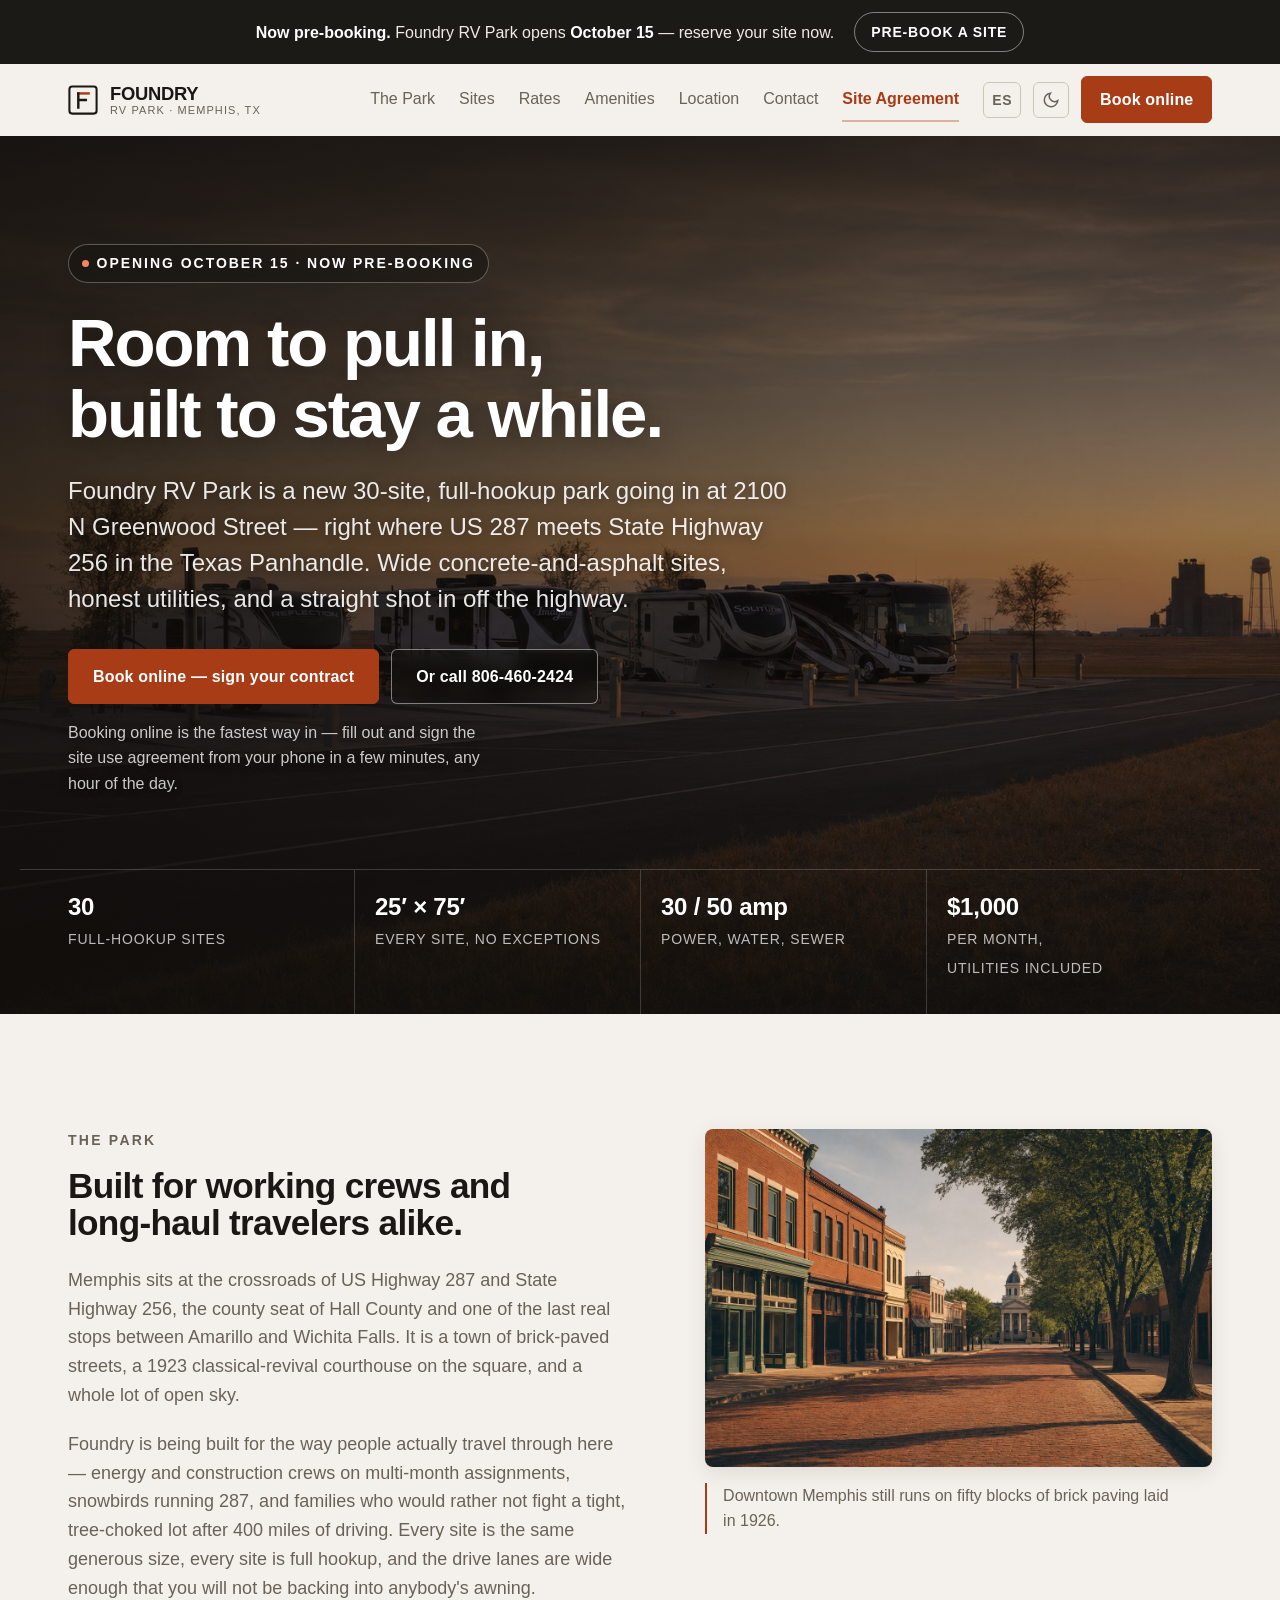
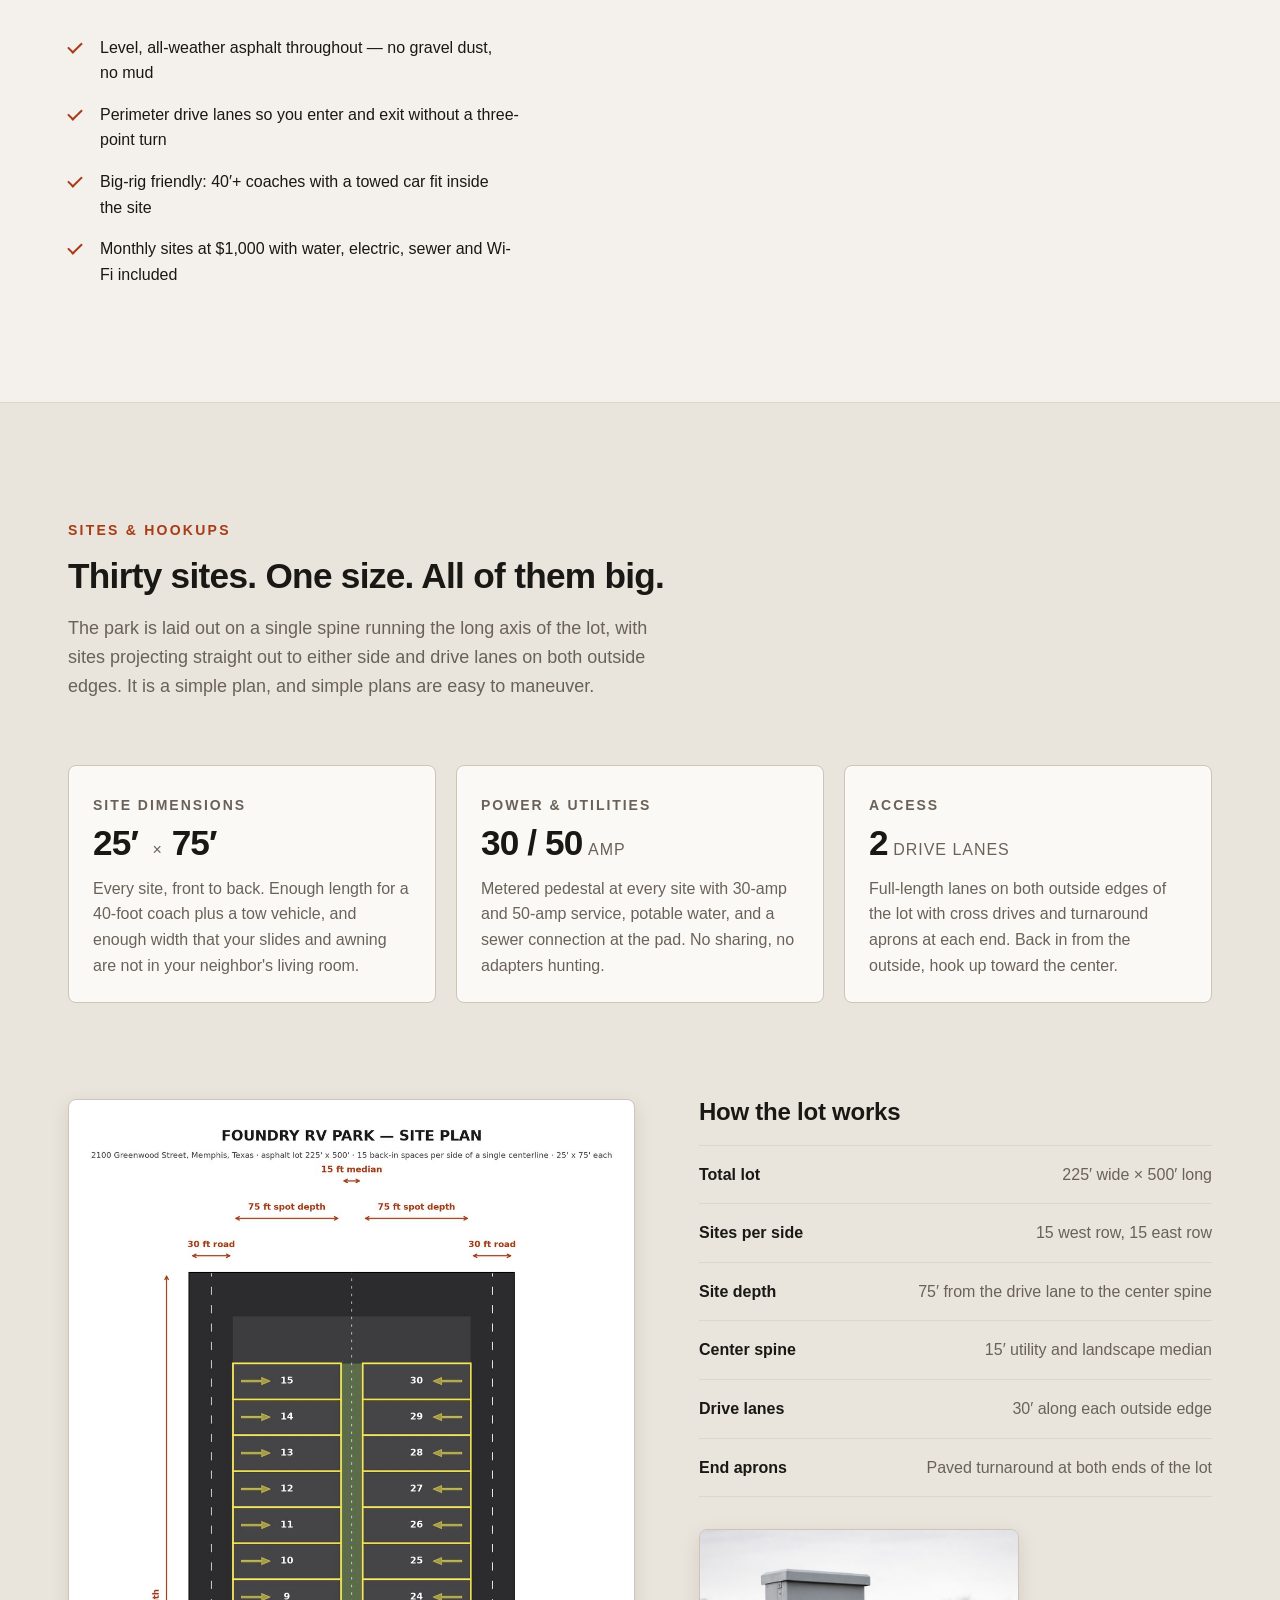
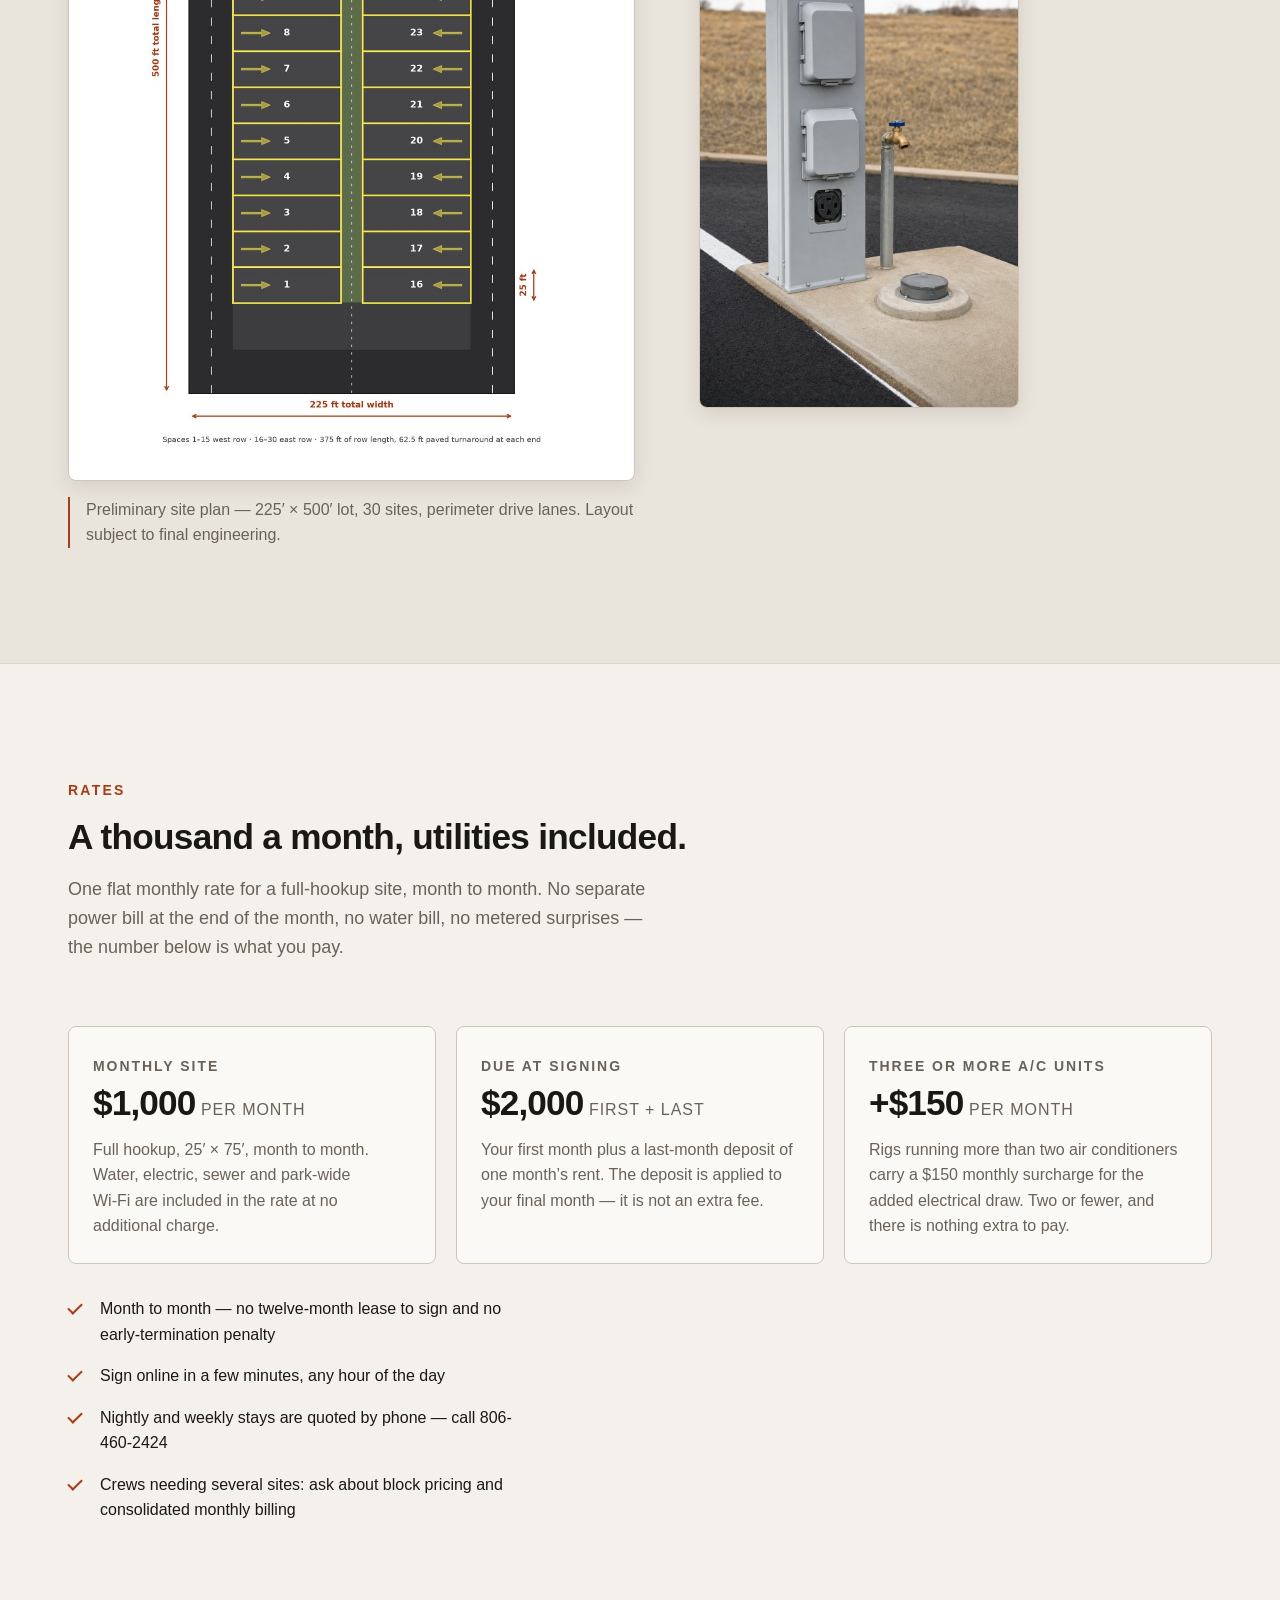
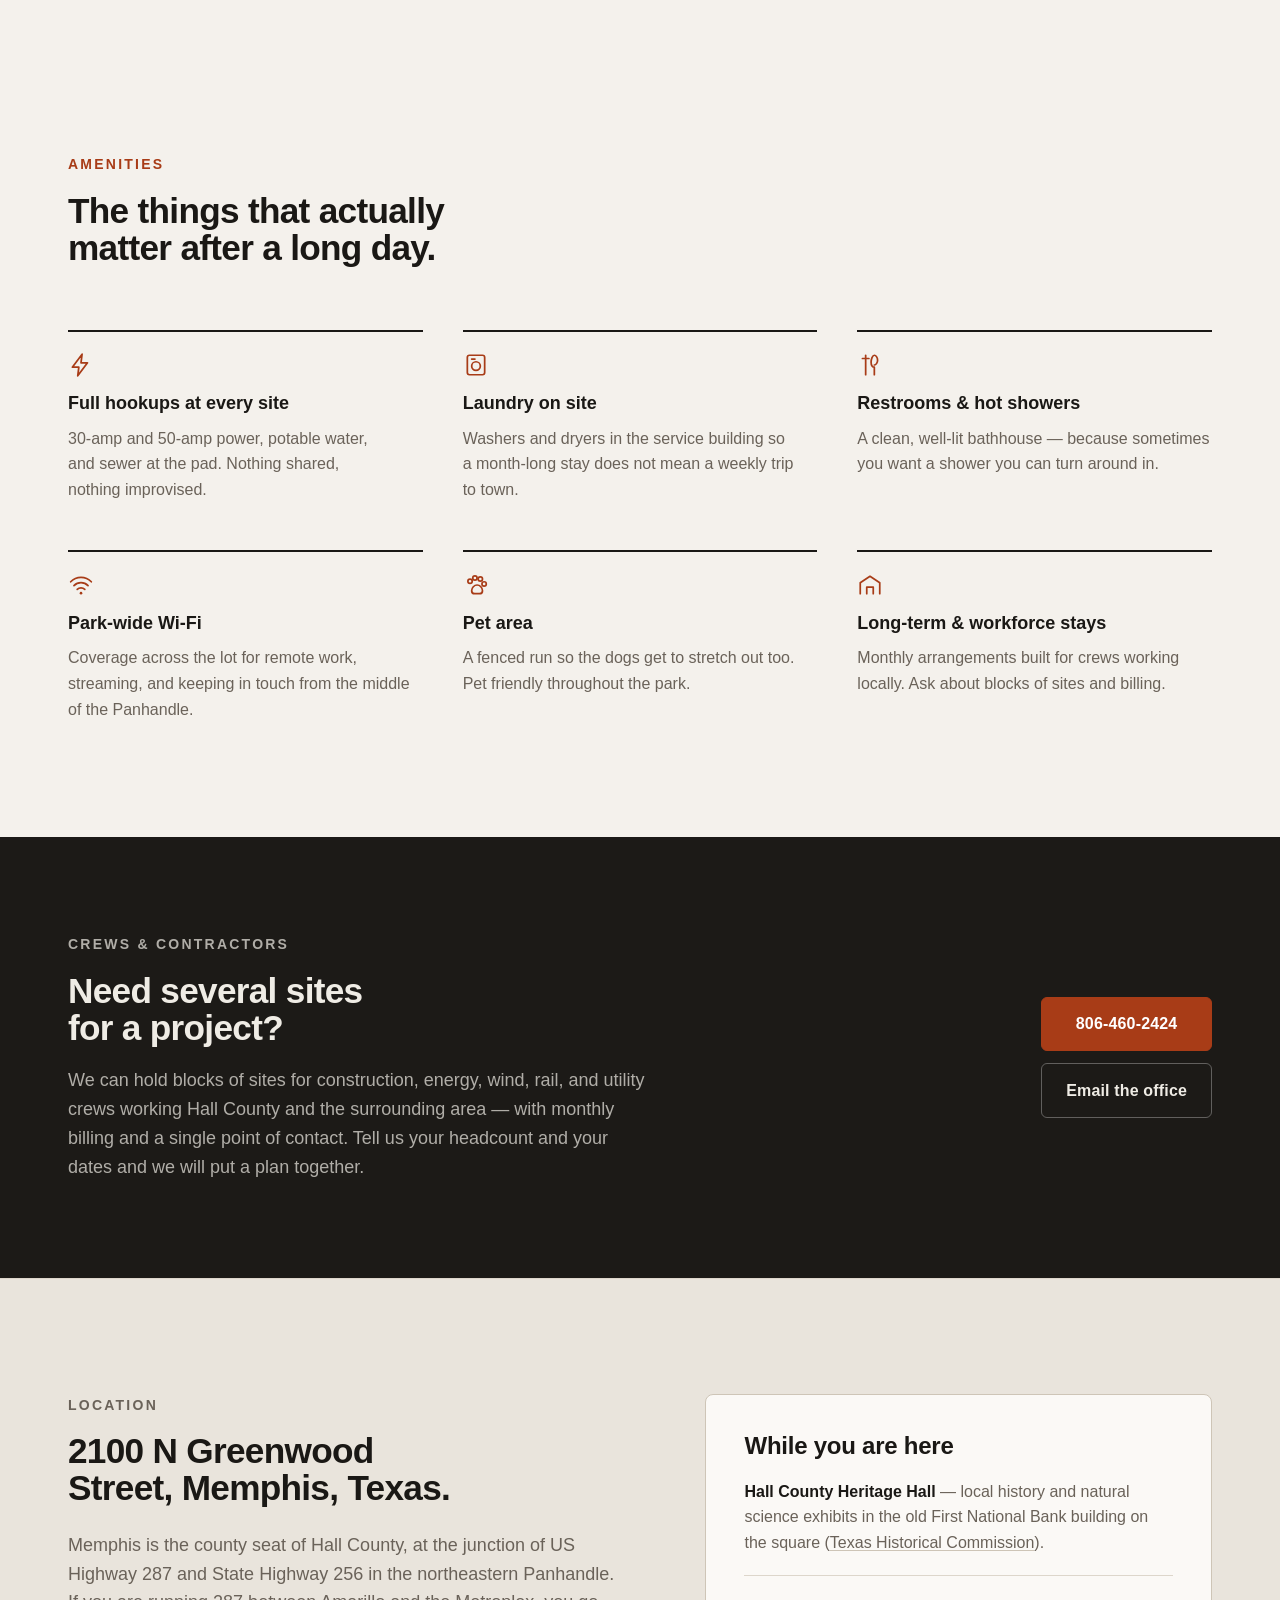
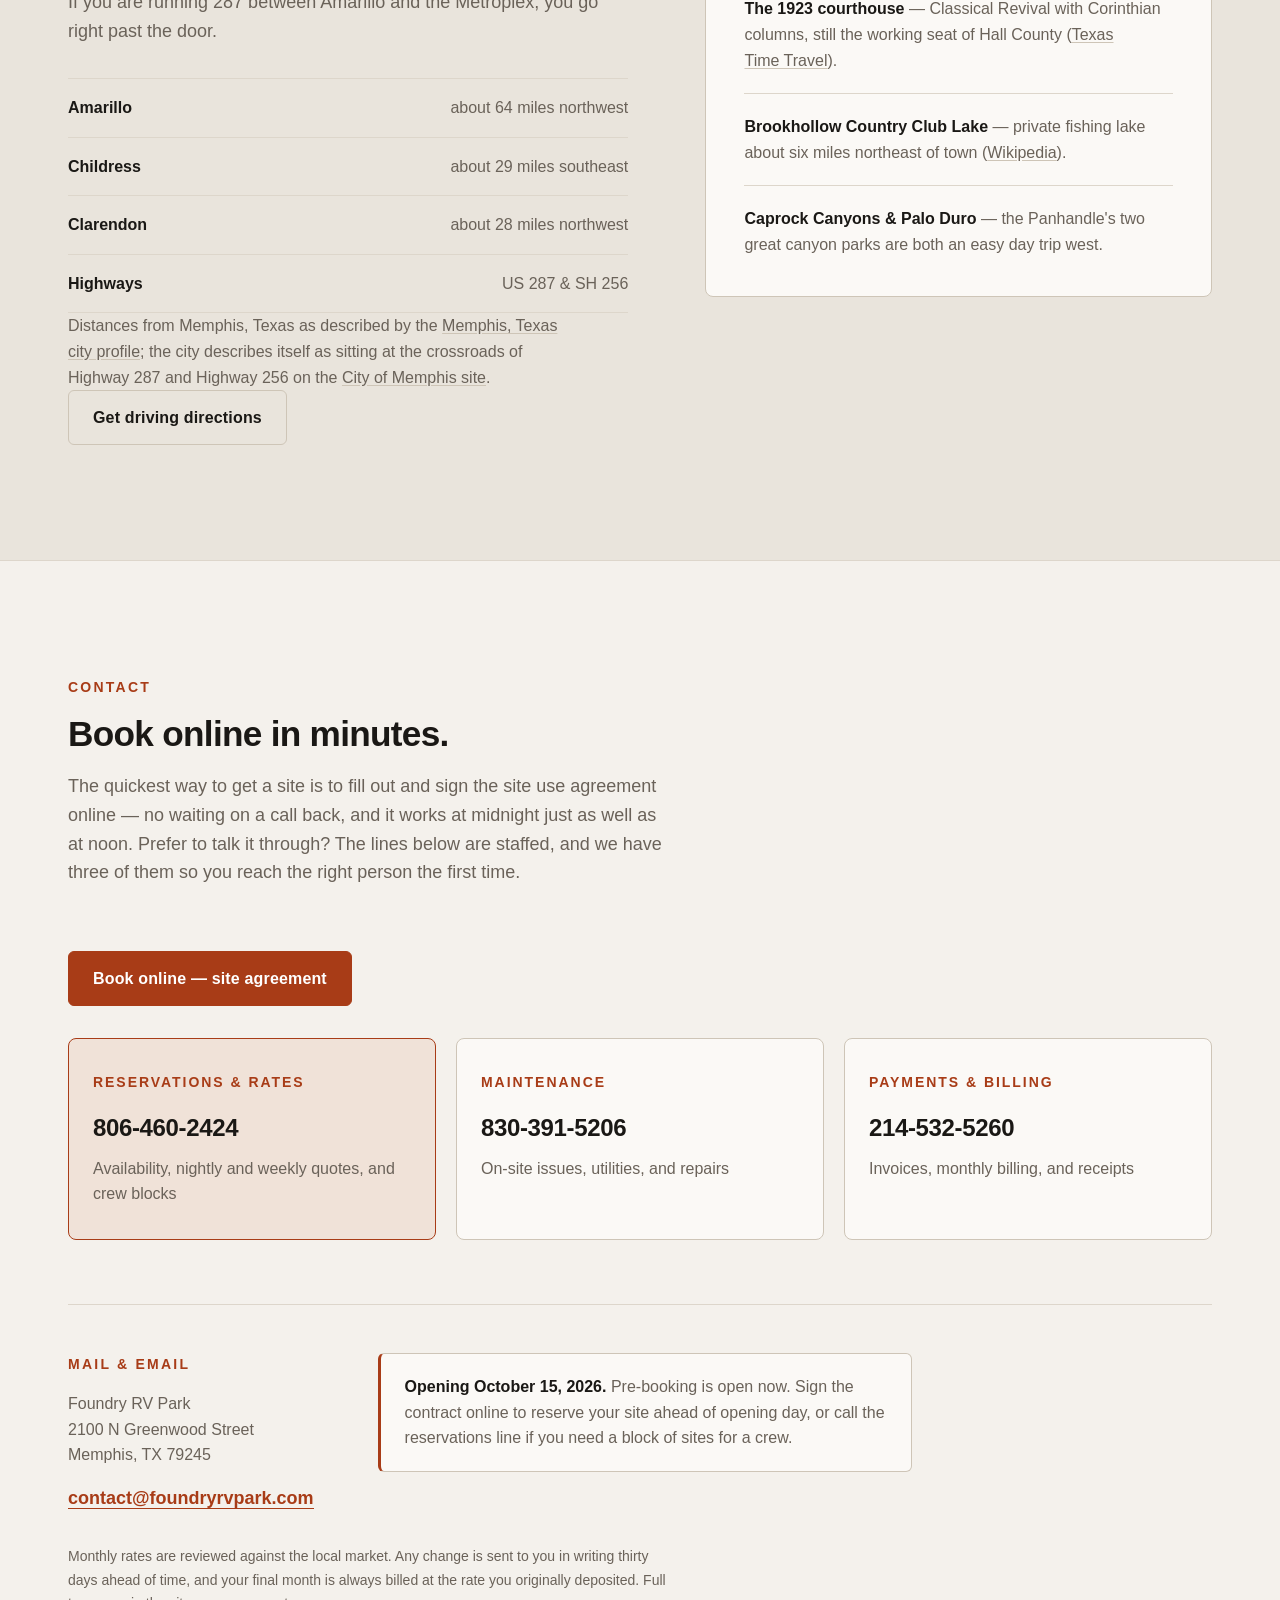
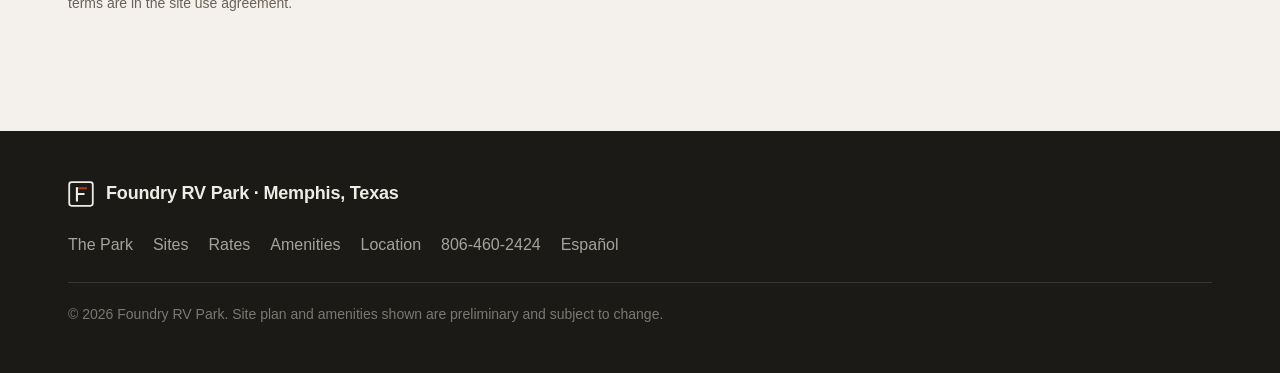
==== commit e185751c: "Publish monthly rate: 1000/month with utilities included across homepage, Spanish page and three lan" ====
--- a/index.html
+++ b/index.html
@@ -4,7 +4,7 @@
 <meta charset="utf-8" />
 <meta name="viewport" content="width=device-width, initial-scale=1" />
 <title>Foundry RV Park — Memphis, Texas | Full-Hookup Sites on US 287</title>
-<meta name="description" content="Foundry RV Park is a new 30-site full-hookup RV park at 2100 N Greenwood Street in Memphis, Texas, at the crossroads of US 287 and SH 256. Opening October 15, 2026 — now taking pre-bookings. Nightly, weekly and long-term stays. Book online, or call 806-460-2424." />
+<meta name="description" content="Foundry RV Park is a new 30-site full-hookup RV park at 2100 N Greenwood Street in Memphis, Texas, at the crossroads of US 287 and SH 256. Opening October 15, 2026 — now taking pre-bookings. Monthly sites are $1,000 with water, electric, sewer and Wi-Fi included. Book and sign online, or call 806-460-2424." />
 <link rel="canonical" href="https://foundryrvpark.com/" />
 <link rel="alternate" hreflang="en" href="https://foundryrvpark.com/" />
 <link rel="alternate" hreflang="es" href="https://foundryrvpark.com/es/" />
@@ -24,7 +24,20 @@
   "@type": "Campground",
   "name": "Foundry RV Park",
   "url": "https://foundryrvpark.com/",
-  "description": "A new 30-site full-hookup RV park in Memphis, Texas, at the crossroads of US 287 and SH 256. Opening October 15, 2026. Nightly, weekly and long-term stays.",
+  "description": "A new 30-site full-hookup RV park in Memphis, Texas, at the crossroads of US 287 and SH 256. Opening October 15, 2026. Monthly sites $1,000 with water, electric, sewer and Wi-Fi included. Nightly and weekly stays quoted by phone.",
+  "priceRange": "$1,000 per month",
+  "makesOffer": {
+    "@type": "Offer",
+    "name": "Monthly full-hookup RV site",
+    "description": "25 ft by 75 ft full-hookup RV site, month to month, with water, electric, sewer and Wi-Fi included.",
+    "availabilityStarts": "2026-10-15",
+    "priceSpecification": {
+      "@type": "UnitPriceSpecification",
+      "price": 1000,
+      "priceCurrency": "USD",
+      "unitCode": "MON"
+    }
+  },
   "image": "https://foundryrvpark.com/assets/hero.jpg",
   "email": "contact@foundryrvpark.com",
   "telephone": "+1-806-460-2424",
@@ -88,6 +101,7 @@
     <nav class="nav" aria-label="Sections">
       <a href="#park">The Park</a>
       <a href="#sites">Sites</a>
+      <a href="#rates">Rates</a>
       <a href="#amenities">Amenities</a>
       <a href="#location">Location</a>
       <a href="#contact">Contact</a>
@@ -122,7 +136,7 @@
       <li><strong>30</strong><span>full-hookup sites</span></li>
       <li><strong>25&prime; &times; 75&prime;</strong><span>every site, no exceptions</span></li>
       <li><strong>30 / 50 amp</strong><span>power, water, sewer</span></li>
-      <li><strong>US 287 &amp; SH 256</strong><span>crossroads location</span></li>
+      <li><strong>$1,000</strong><span>per month, utilities included</span></li>
     </ul>
   </section>
 
@@ -138,7 +152,7 @@
           <li>Level, all-weather asphalt throughout — no gravel dust, no mud</li>
           <li>Perimeter drive lanes so you enter and exit without a three-point turn</li>
           <li>Big-rig friendly: 40&prime;+ coaches with a towed car fit inside the site</li>
-          <li>Nightly, weekly, and monthly stays</li>
+          <li>Monthly sites at $1,000 with water, electric, sewer and Wi-Fi included</li>
         </ul>
       </div>
       <figure class="col-media">
@@ -198,6 +212,42 @@
     </div>
   </section>
 
+  <!-- RATES -->
+  <section class="section" id="rates">
+    <div class="wrap">
+      <header class="section-head">
+        <p class="eyebrow">Rates</p>
+        <h2>A thousand a month, utilities included.</h2>
+        <p class="section-head__lede">One flat monthly rate for a full-hookup site, month to month. No separate power bill at the end of the month, no water bill, no metered surprises &mdash; the number below is what you pay.</p>
+      </header>
+
+      <div class="cards">
+        <article class="card">
+          <h3>Monthly site</h3>
+          <p class="card__big">$1,000<span>per month</span></p>
+          <p>Full hookup, 25&prime; &times; 75&prime;, month to month. Water, electric, sewer and park-wide Wi-Fi are included in the rate at no additional charge.</p>
+        </article>
+        <article class="card">
+          <h3>Due at signing</h3>
+          <p class="card__big">$2,000<span>first + last</span></p>
+          <p>Your first month plus a last-month deposit of one month&rsquo;s rent. The deposit is applied to your final month &mdash; it is not an extra fee.</p>
+        </article>
+        <article class="card">
+          <h3>Three or more A/C units</h3>
+          <p class="card__big">+$150<span>per month</span></p>
+          <p>Rigs running more than two air conditioners carry a $150 monthly surcharge for the added electrical draw. Two or fewer, and there is nothing extra to pay.</p>
+        </article>
+      </div>
+
+      <ul class="checks" role="list">
+        <li>Month to month &mdash; no twelve-month lease to sign and no early-termination penalty</li>
+        <li>Sign online in a few minutes, any hour of the day</li>
+        <li>Nightly and weekly stays are quoted by phone &mdash; call 806-460-2424</li>
+        <li>Crews needing several sites: ask about block pricing and consolidated monthly billing</li>
+      </ul>
+    </div>
+  </section>
+
   <!-- AMENITIES -->
   <section class="section" id="amenities">
     <div class="wrap">
@@ -303,7 +353,7 @@
         <a class="ccard ccard--primary" href="tel:+18064602424">
           <p class="ccard__label">Reservations &amp; rates</p>
           <p class="ccard__num">806-460-2424</p>
-          <p class="ccard__note">Questions the contract doesn&rsquo;t cover &mdash; pricing, availability, long-term stays</p>
+          <p class="ccard__note">Availability, nightly and weekly quotes, and crew blocks</p>
         </a>
         <a class="ccard" href="tel:+18303915206">
           <p class="ccard__label">Maintenance</p>
@@ -329,6 +379,8 @@
         </div>
         <p class="notice"><strong>Opening October 15, 2026.</strong> Pre-booking is open now. Sign the contract online to reserve your site ahead of opening day, or call the reservations line if you need a block of sites for a crew.</p>
       </div>
+
+      <p class="fineprint">Monthly rates are reviewed against the local market. Any change is sent to you in writing thirty days ahead of time, and your final month is always billed at the rate you originally deposited. Full terms are in the site use agreement.</p>
     </div>
   </section>
 </main>
@@ -346,6 +398,7 @@
     <nav class="footer__nav" aria-label="Footer">
       <a href="#park">The Park</a>
       <a href="#sites">Sites</a>
+      <a href="#rates">Rates</a>
       <a href="#amenities">Amenities</a>
       <a href="#location">Location</a>
       <a href="tel:+18064602424">806-460-2424</a>
--- a/style.css
+++ b/style.css
@@ -465,6 +465,12 @@
   max-width: 60ch;
 }
 .notice strong { color: var(--color-text); }
+.fineprint {
+  margin-top: clamp(var(--space-6), 3vw, var(--space-8));
+  font-size: var(--text-xs); line-height: 1.7;
+  color: var(--color-text-muted); max-width: 78ch;
+}
+
 @media (max-width: 780px) { .contact-foot { grid-template-columns: 1fr; } }
 
 /* ---------------- footer ---------------- */
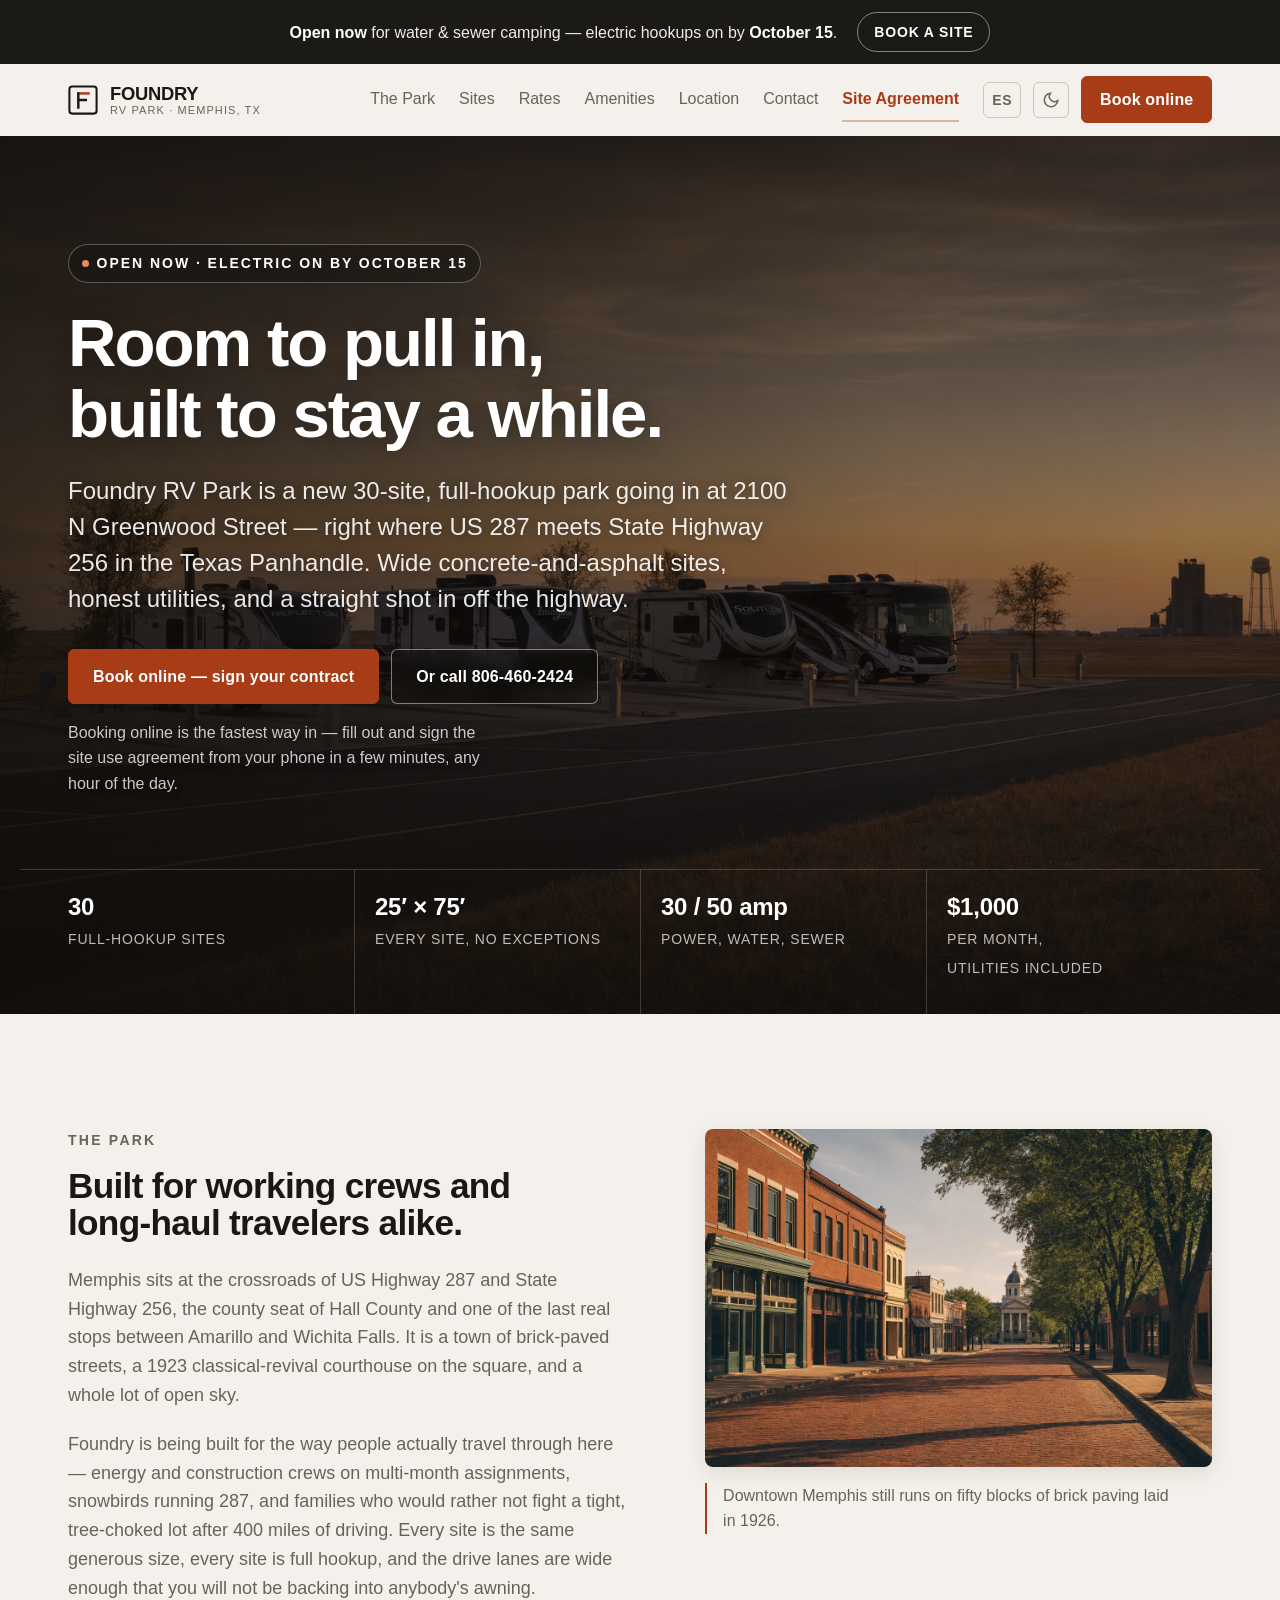
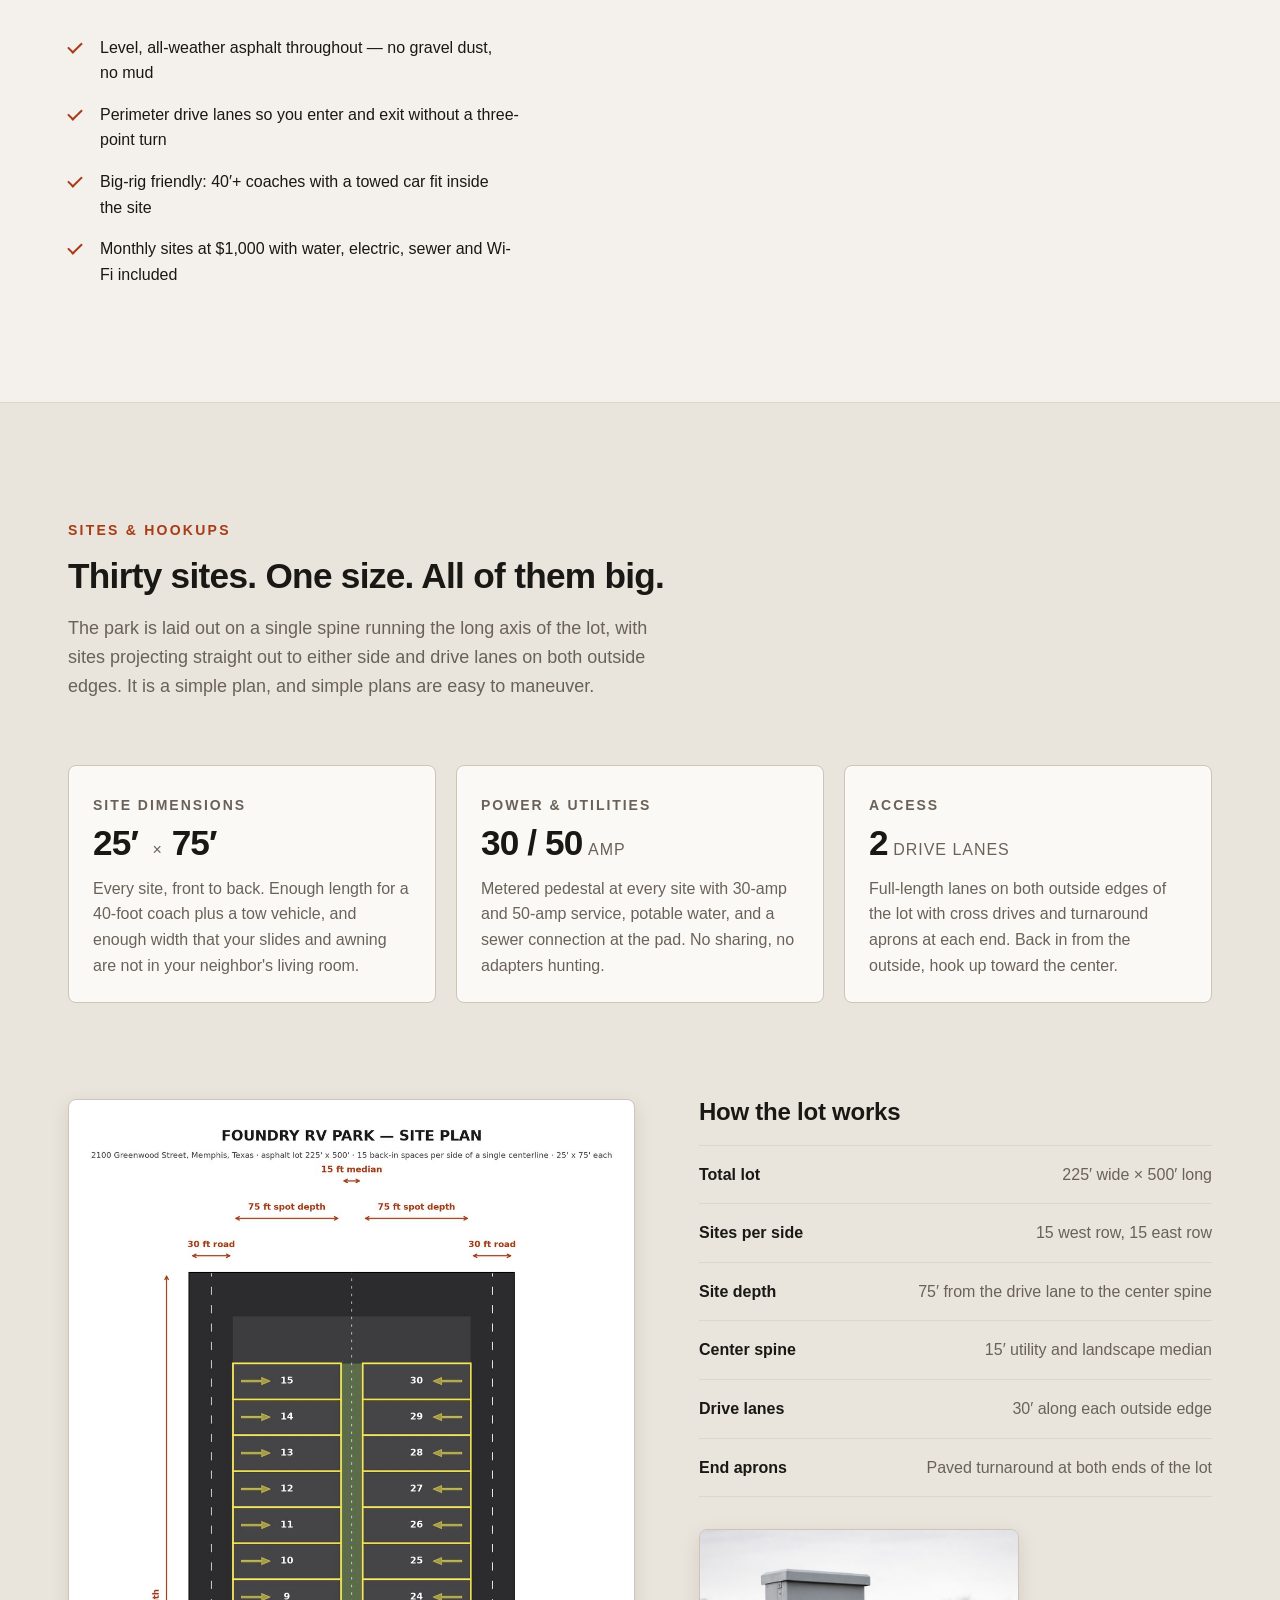
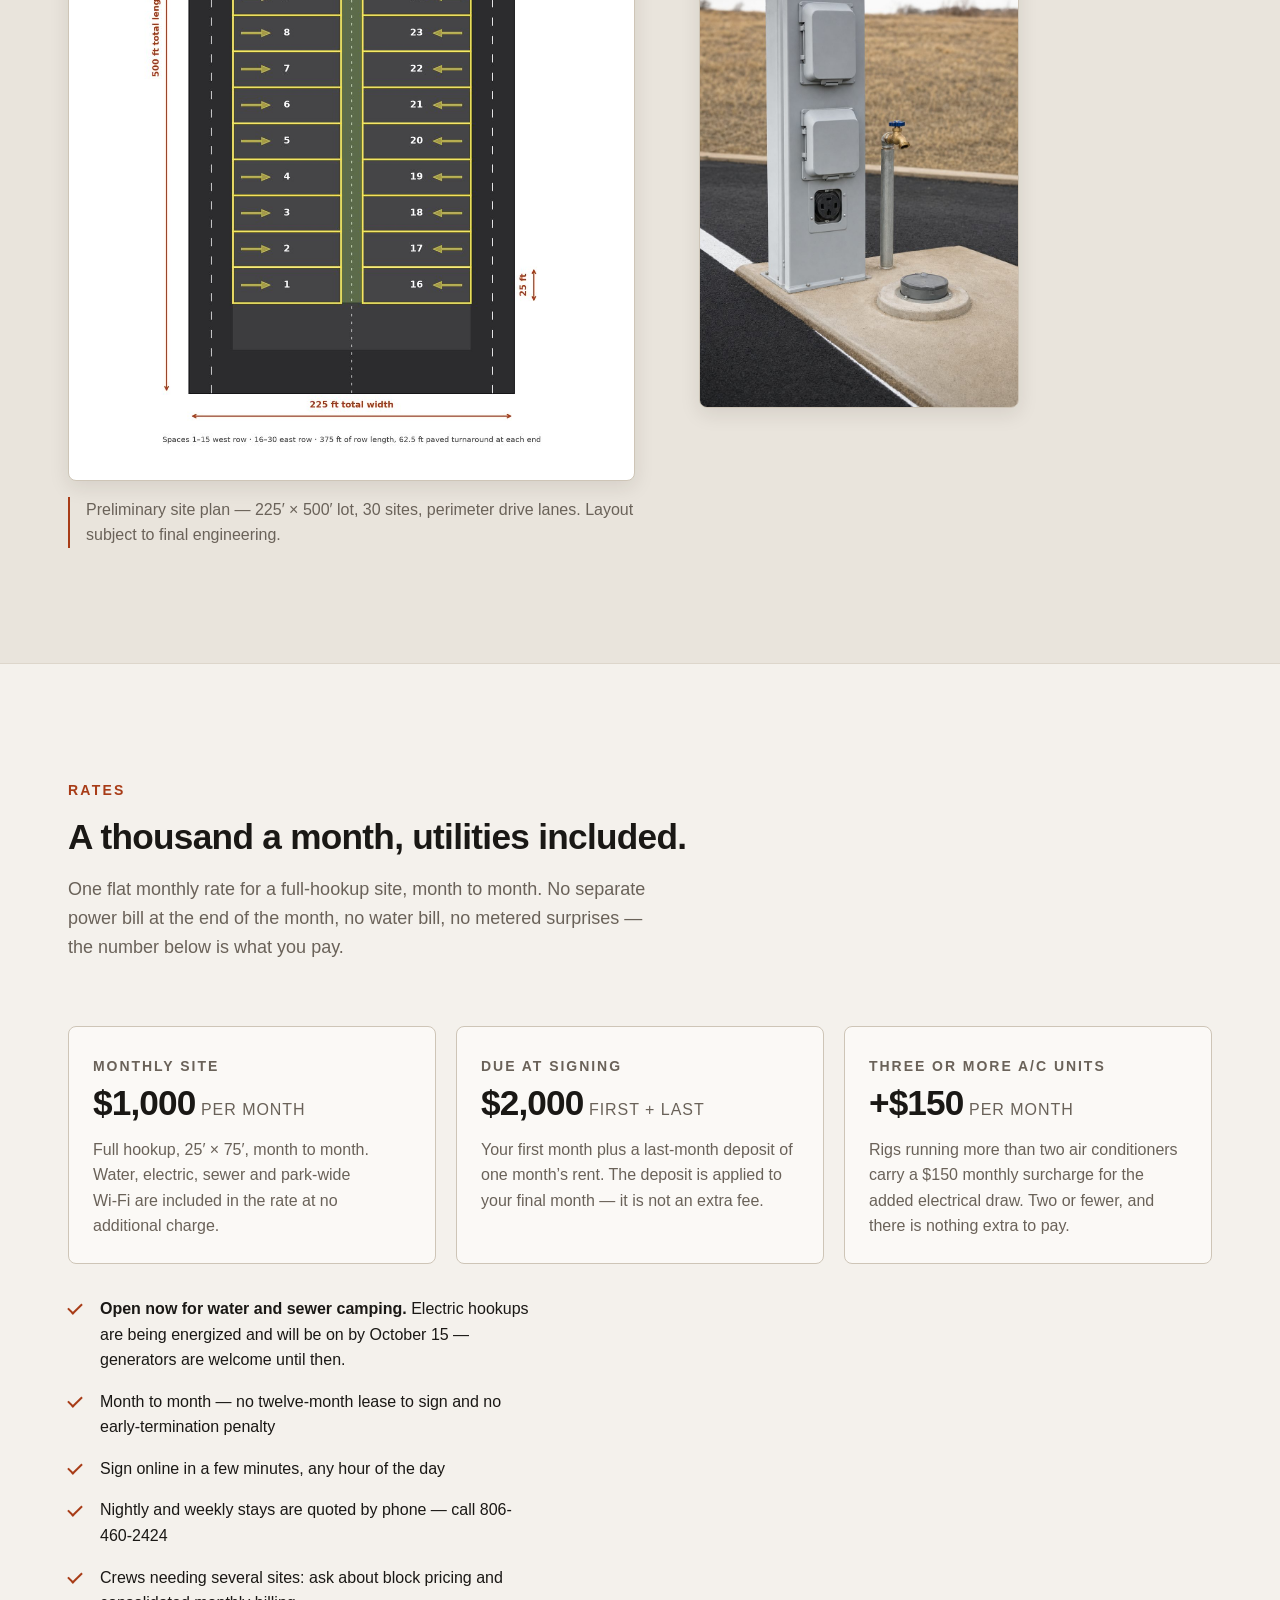
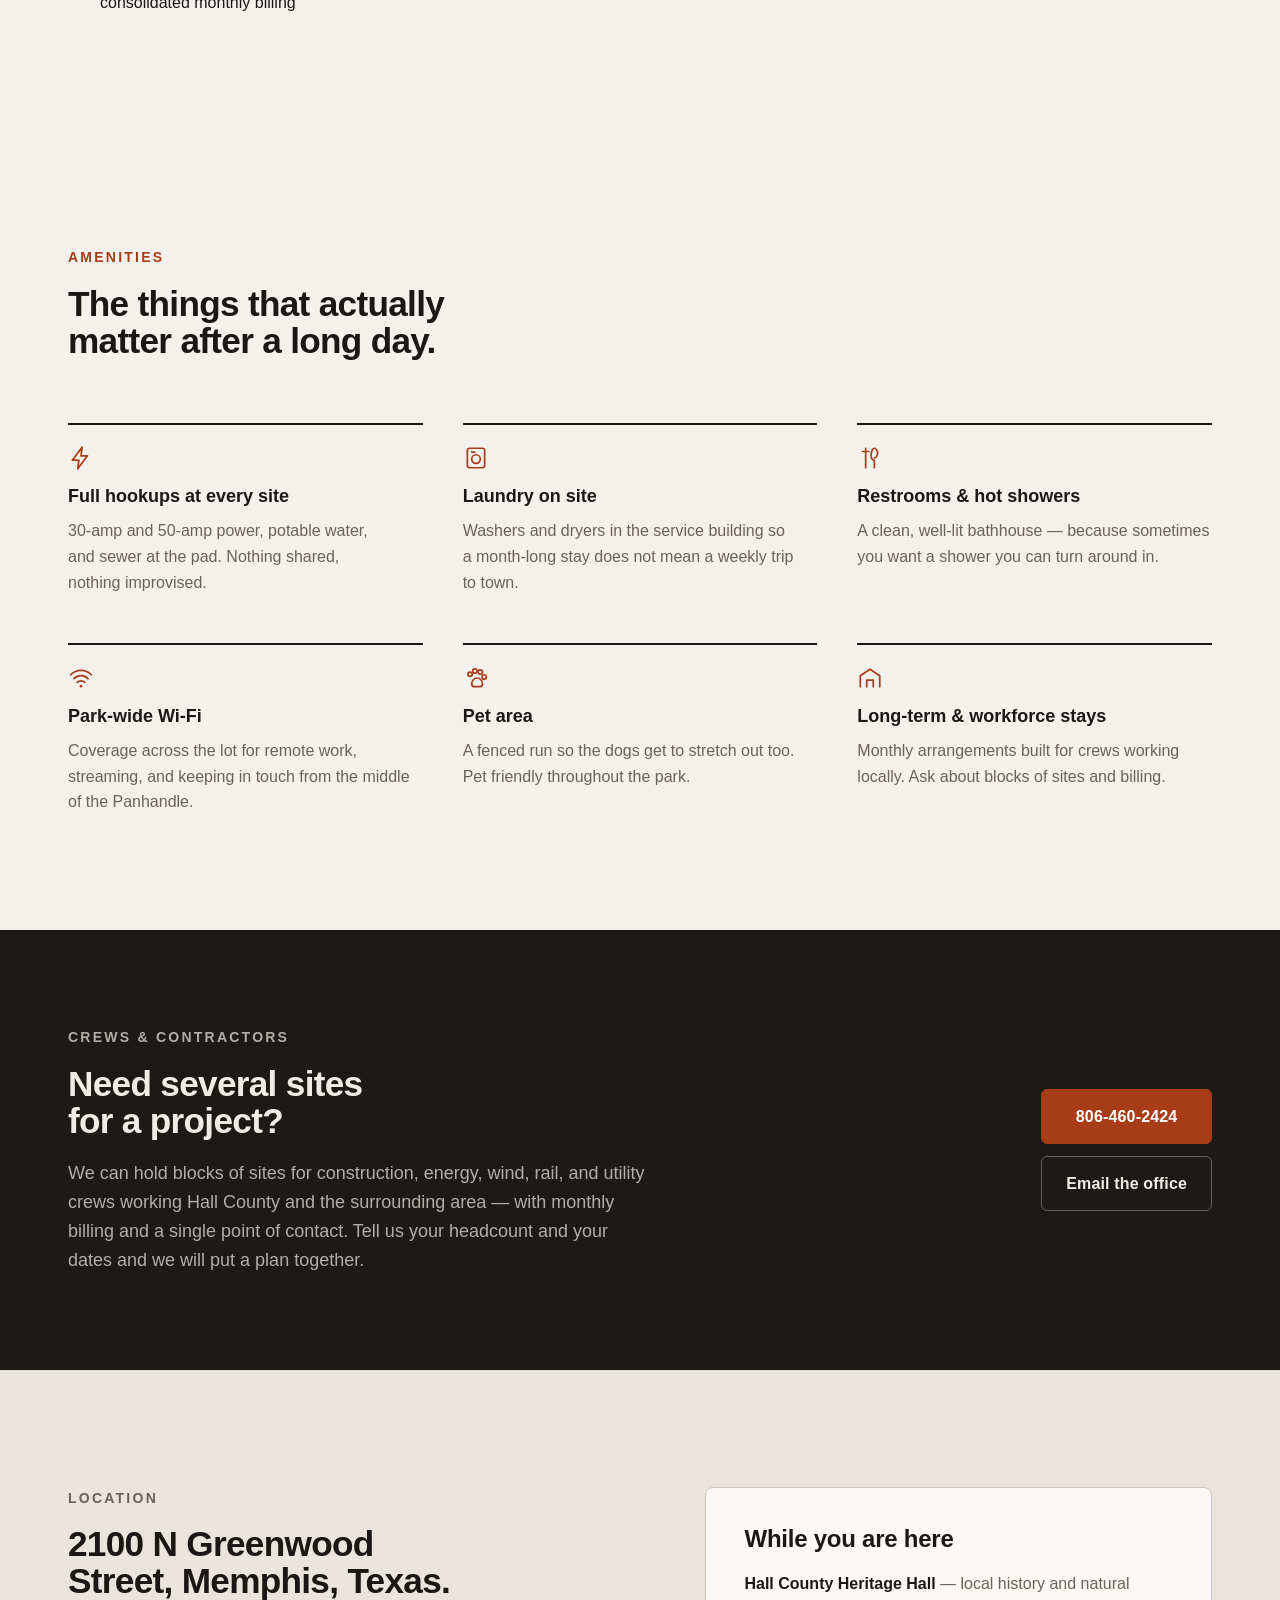
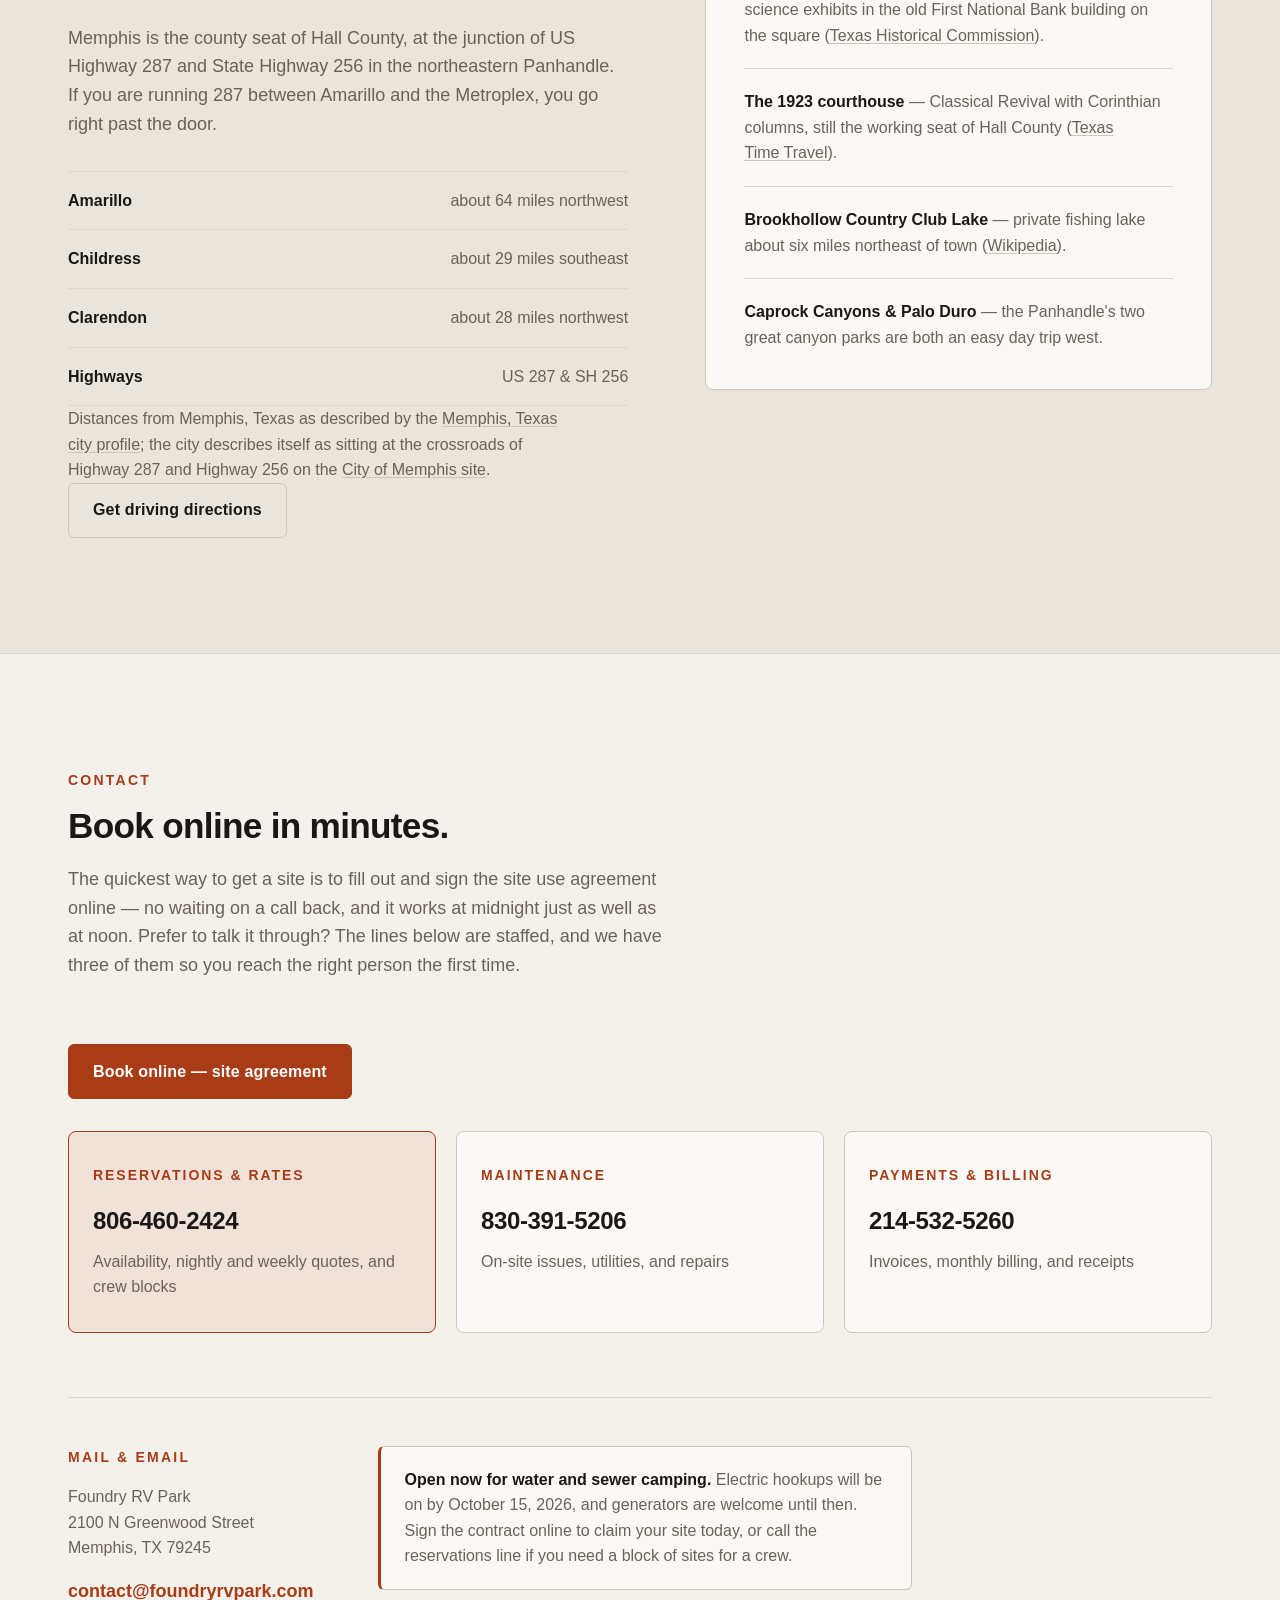
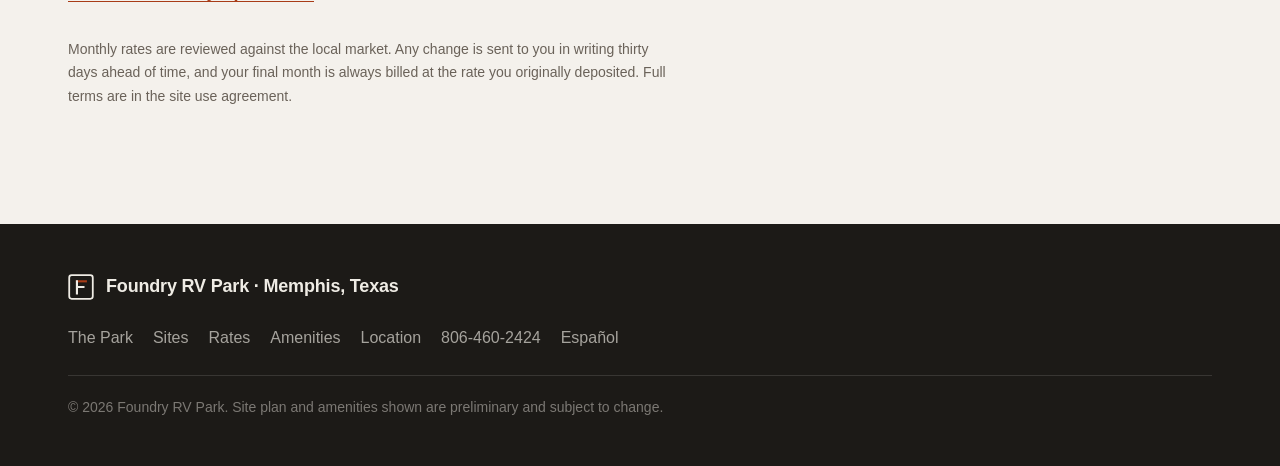
==== commit 76e04d53: "Open now for water & sewer camping; electric on by Oct 15" ====
--- a/index.html
+++ b/index.html
@@ -4,7 +4,7 @@
 <meta charset="utf-8" />
 <meta name="viewport" content="width=device-width, initial-scale=1" />
 <title>Foundry RV Park — Memphis, Texas | Full-Hookup Sites on US 287</title>
-<meta name="description" content="Foundry RV Park is a new 30-site full-hookup RV park at 2100 N Greenwood Street in Memphis, Texas, at the crossroads of US 287 and SH 256. Opening October 15, 2026 — now taking pre-bookings. Monthly sites are $1,000 with water, electric, sewer and Wi-Fi included. Book and sign online, or call 806-460-2424." />
+<meta name="description" content="Foundry RV Park is a new 30-site full-hookup RV park at 2100 N Greenwood Street in Memphis, Texas, at the crossroads of US 287 and SH 256. Open now for water and sewer camping, with electric hookups on by October 15, 2026. Monthly sites are $1,000 with water, electric, sewer and Wi-Fi included. Book and sign online, or call 806-460-2424." />
 <link rel="canonical" href="https://foundryrvpark.com/" />
 <link rel="alternate" hreflang="en" href="https://foundryrvpark.com/" />
 <link rel="alternate" hreflang="es" href="https://foundryrvpark.com/es/" />
@@ -12,7 +12,7 @@
 <meta property="og:type" content="website" />
 <meta property="og:url" content="https://foundryrvpark.com/" />
 <meta property="og:title" content="Foundry RV Park — Memphis, Texas" />
-<meta property="og:description" content="Opening October 15, 2026 — now taking pre-bookings. 30 full-hookup sites on the Texas Panhandle plains. 25' x 75' sites, 30/50 amp, laundry and bathhouse, Wi-Fi, pet area." />
+<meta property="og:description" content="Open now for water and sewer camping; 30/50 amp electric on by October 15, 2026. 30 full-hookup sites on the Texas Panhandle plains. 25' x 75' sites, $1,000 a month with utilities included." />
 <meta property="og:image" content="https://foundryrvpark.com/assets/hero.jpg" />
 <meta name="theme-color" content="#14130f" />
 <link rel="icon" href="data:image/svg+xml,%3Csvg xmlns='http://www.w3.org/2000/svg' viewBox='0 0 32 32'%3E%3Crect x='1.5' y='1.5' width='29' height='29' rx='3' fill='%2314130f'/%3E%3Cpath d='M11 9h11M11 9v15M11 16h8' stroke='%23e0703f' stroke-width='2.6' stroke-linecap='square' fill='none'/%3E%3C/svg%3E" />
@@ -24,13 +24,13 @@
   "@type": "Campground",
   "name": "Foundry RV Park",
   "url": "https://foundryrvpark.com/",
-  "description": "A new 30-site full-hookup RV park in Memphis, Texas, at the crossroads of US 287 and SH 256. Opening October 15, 2026. Monthly sites $1,000 with water, electric, sewer and Wi-Fi included. Nightly and weekly stays quoted by phone.",
+  "description": "A new 30-site full-hookup RV park in Memphis, Texas, at the crossroads of US 287 and SH 256. Open now for water and sewer camping; electric hookups on by October 15, 2026. Monthly sites $1,000 with water, electric, sewer and Wi-Fi included. Nightly and weekly stays quoted by phone.",
   "priceRange": "$1,000 per month",
   "makesOffer": {
     "@type": "Offer",
     "name": "Monthly full-hookup RV site",
     "description": "25 ft by 75 ft full-hookup RV site, month to month, with water, electric, sewer and Wi-Fi included.",
-    "availabilityStarts": "2026-10-15",
+    "availabilityStarts": "2026-09-24",
     "priceSpecification": {
       "@type": "UnitPriceSpecification",
       "price": 1000,
@@ -54,7 +54,7 @@
       "dayOfWeek": ["Monday","Tuesday","Wednesday","Thursday","Friday","Saturday","Sunday"],
       "opens": "09:00",
       "closes": "17:00",
-      "validFrom": "2026-10-15"
+      "validFrom": "2026-09-24"
     }
   ],
   "isAccessibleForFree": false,
@@ -80,8 +80,8 @@
 <a class="skip" href="#main">Skip to content</a>
 
 <aside class="announce">
-  <p><strong>Now pre-booking.</strong> Foundry RV Park opens <strong>October 15</strong> &mdash; reserve your site now.</p>
-  <a href="https://na4.docusign.net/Member/PowerFormSigning.aspx?PowerFormId=102dc6d5-dcdc-48c1-9114-8ed7002d5dbd&amp;env=na4&amp;acct=5a6d45d3-995d-4c4a-9f34-7e88ad826773&amp;v=2" target="_blank" rel="noopener">Pre-book a site</a>
+  <p><strong>Open now</strong> for water &amp; sewer camping &mdash; electric hookups on by <strong>October 15</strong>.</p>
+  <a href="https://na4.docusign.net/Member/PowerFormSigning.aspx?PowerFormId=102dc6d5-dcdc-48c1-9114-8ed7002d5dbd&amp;env=na4&amp;acct=5a6d45d3-995d-4c4a-9f34-7e88ad826773&amp;v=2" target="_blank" rel="noopener">Book a site</a>
 </aside>
 
 <header class="header" id="top">
@@ -123,7 +123,7 @@
     <img class="hero__img" src="assets/hero.jpg" alt="Fresh asphalt RV sites with utility pedestals under a wide amber Texas Panhandle sunset" width="1800" height="1200" fetchpriority="high" />
     <div class="hero__scrim" aria-hidden="true"></div>
     <div class="hero__content">
-      <p class="badge"><span class="badge__dot" aria-hidden="true"></span>Opening October 15 · Now pre-booking</p>
+      <p class="badge"><span class="badge__dot" aria-hidden="true"></span>Open now · Electric on by October 15</p>
       <h1>Room to pull in,<br />built to stay a while.</h1>
       <p class="hero__lede">Foundry RV Park is a new 30-site, full-hookup park going in at 2100 N Greenwood Street — right where US 287 meets State Highway 256 in the Texas Panhandle. Wide concrete-and-asphalt sites, honest utilities, and a straight shot in off the highway.</p>
       <div class="hero__cta">
@@ -240,6 +240,7 @@
       </div>
 
       <ul class="checks" role="list">
+        <li><strong>Open now for water and sewer camping.</strong> Electric hookups are being energized and will be on by October 15 &mdash; generators are welcome until then.</li>
         <li>Month to month &mdash; no twelve-month lease to sign and no early-termination penalty</li>
         <li>Sign online in a few minutes, any hour of the day</li>
         <li>Nightly and weekly stays are quoted by phone &mdash; call 806-460-2424</li>
@@ -377,7 +378,7 @@
           </address>
           <p><a class="link-strong" href="mailto:contact@foundryrvpark.com">contact@foundryrvpark.com</a></p>
         </div>
-        <p class="notice"><strong>Opening October 15, 2026.</strong> Pre-booking is open now. Sign the contract online to reserve your site ahead of opening day, or call the reservations line if you need a block of sites for a crew.</p>
+        <p class="notice"><strong>Open now for water and sewer camping.</strong> Electric hookups will be on by October 15, 2026, and generators are welcome until then. Sign the contract online to claim your site today, or call the reservations line if you need a block of sites for a crew.</p>
       </div>
 
       <p class="fineprint">Monthly rates are reviewed against the local market. Any change is sent to you in writing thirty days ahead of time, and your final month is always billed at the rate you originally deposited. Full terms are in the site use agreement.</p>
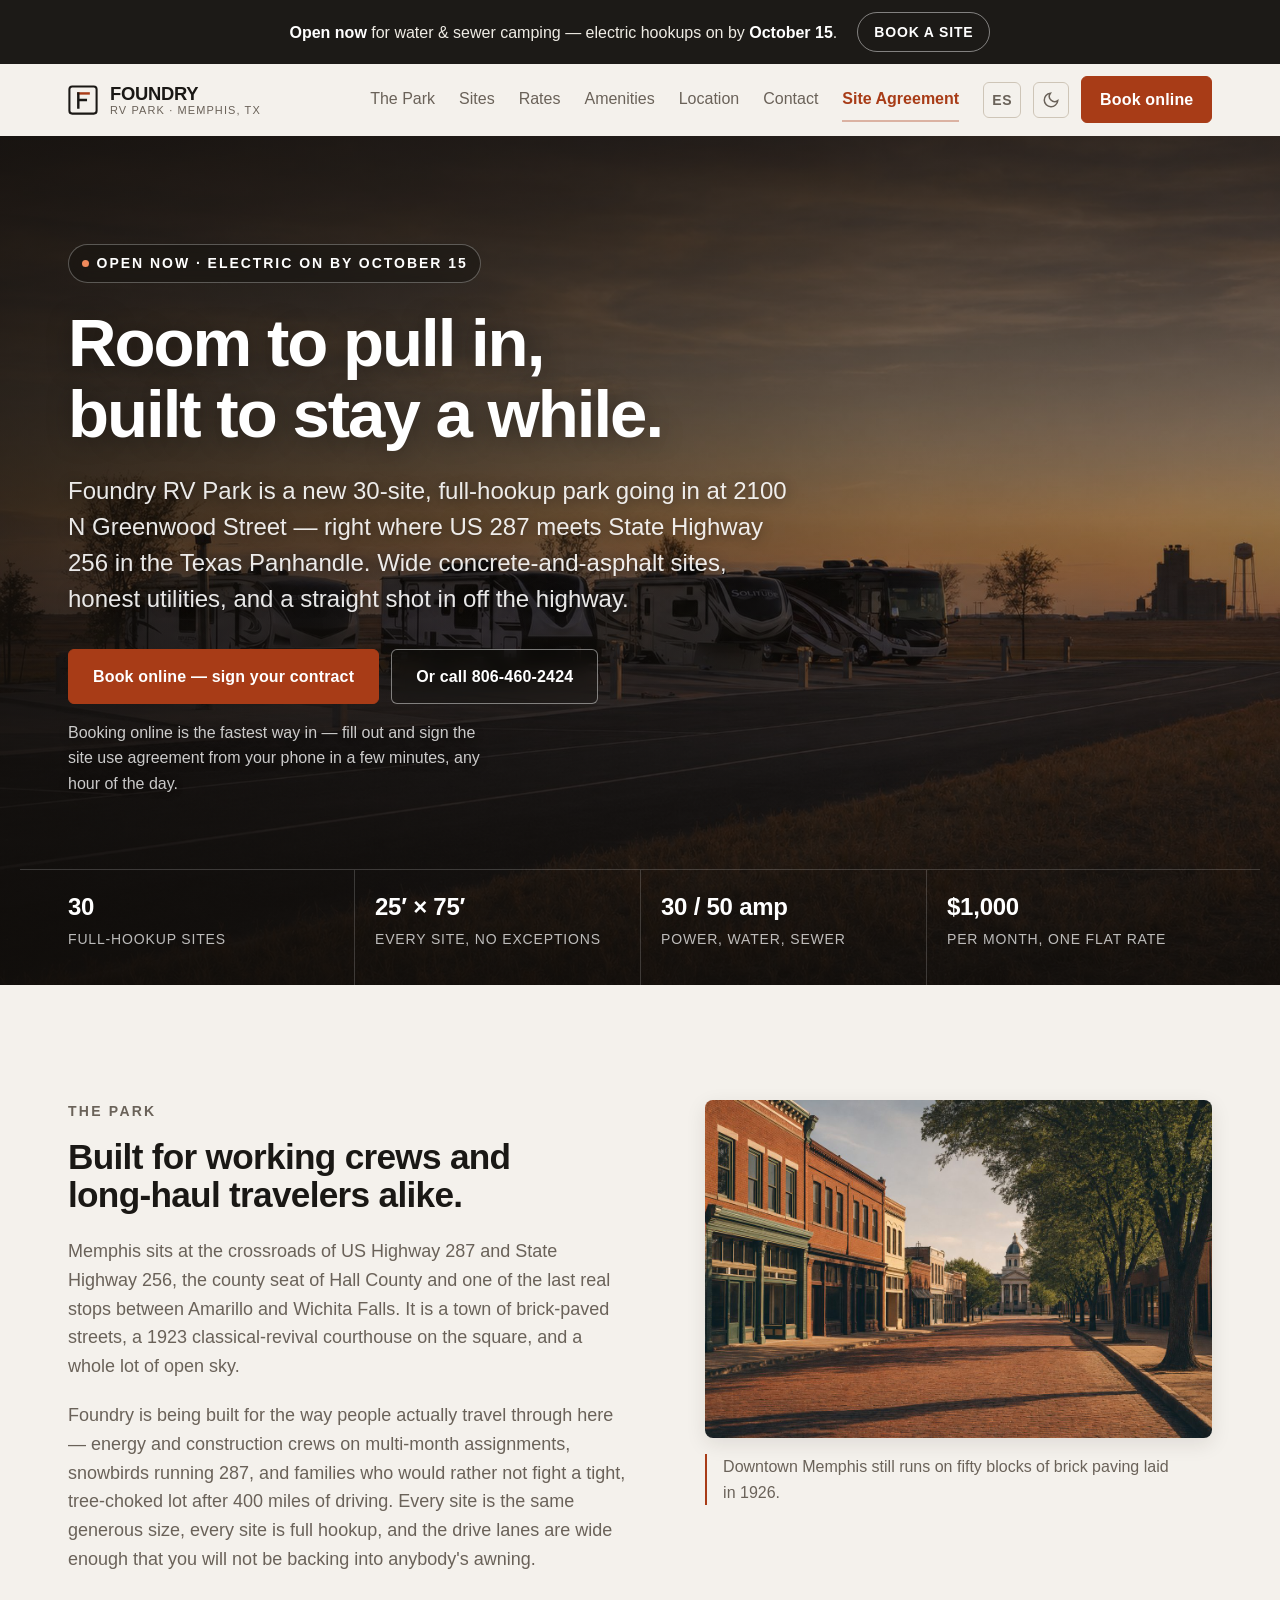
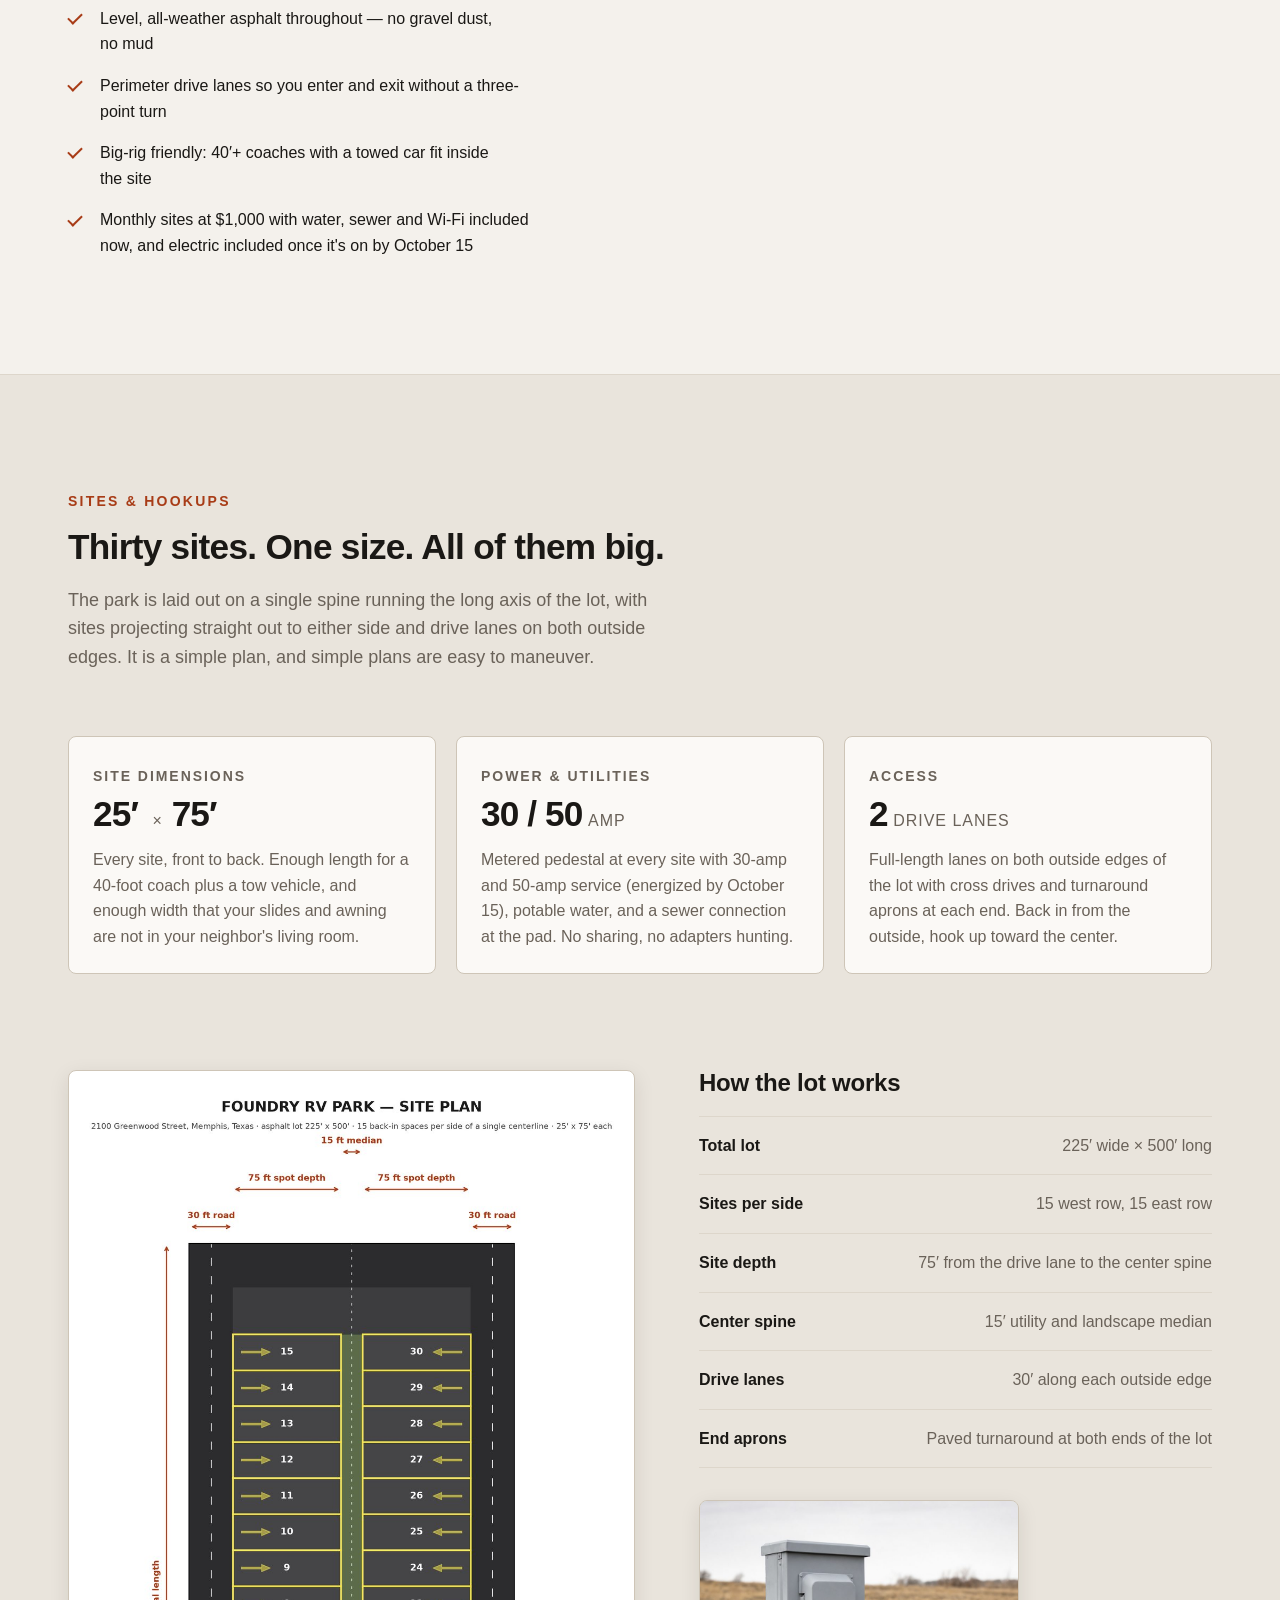
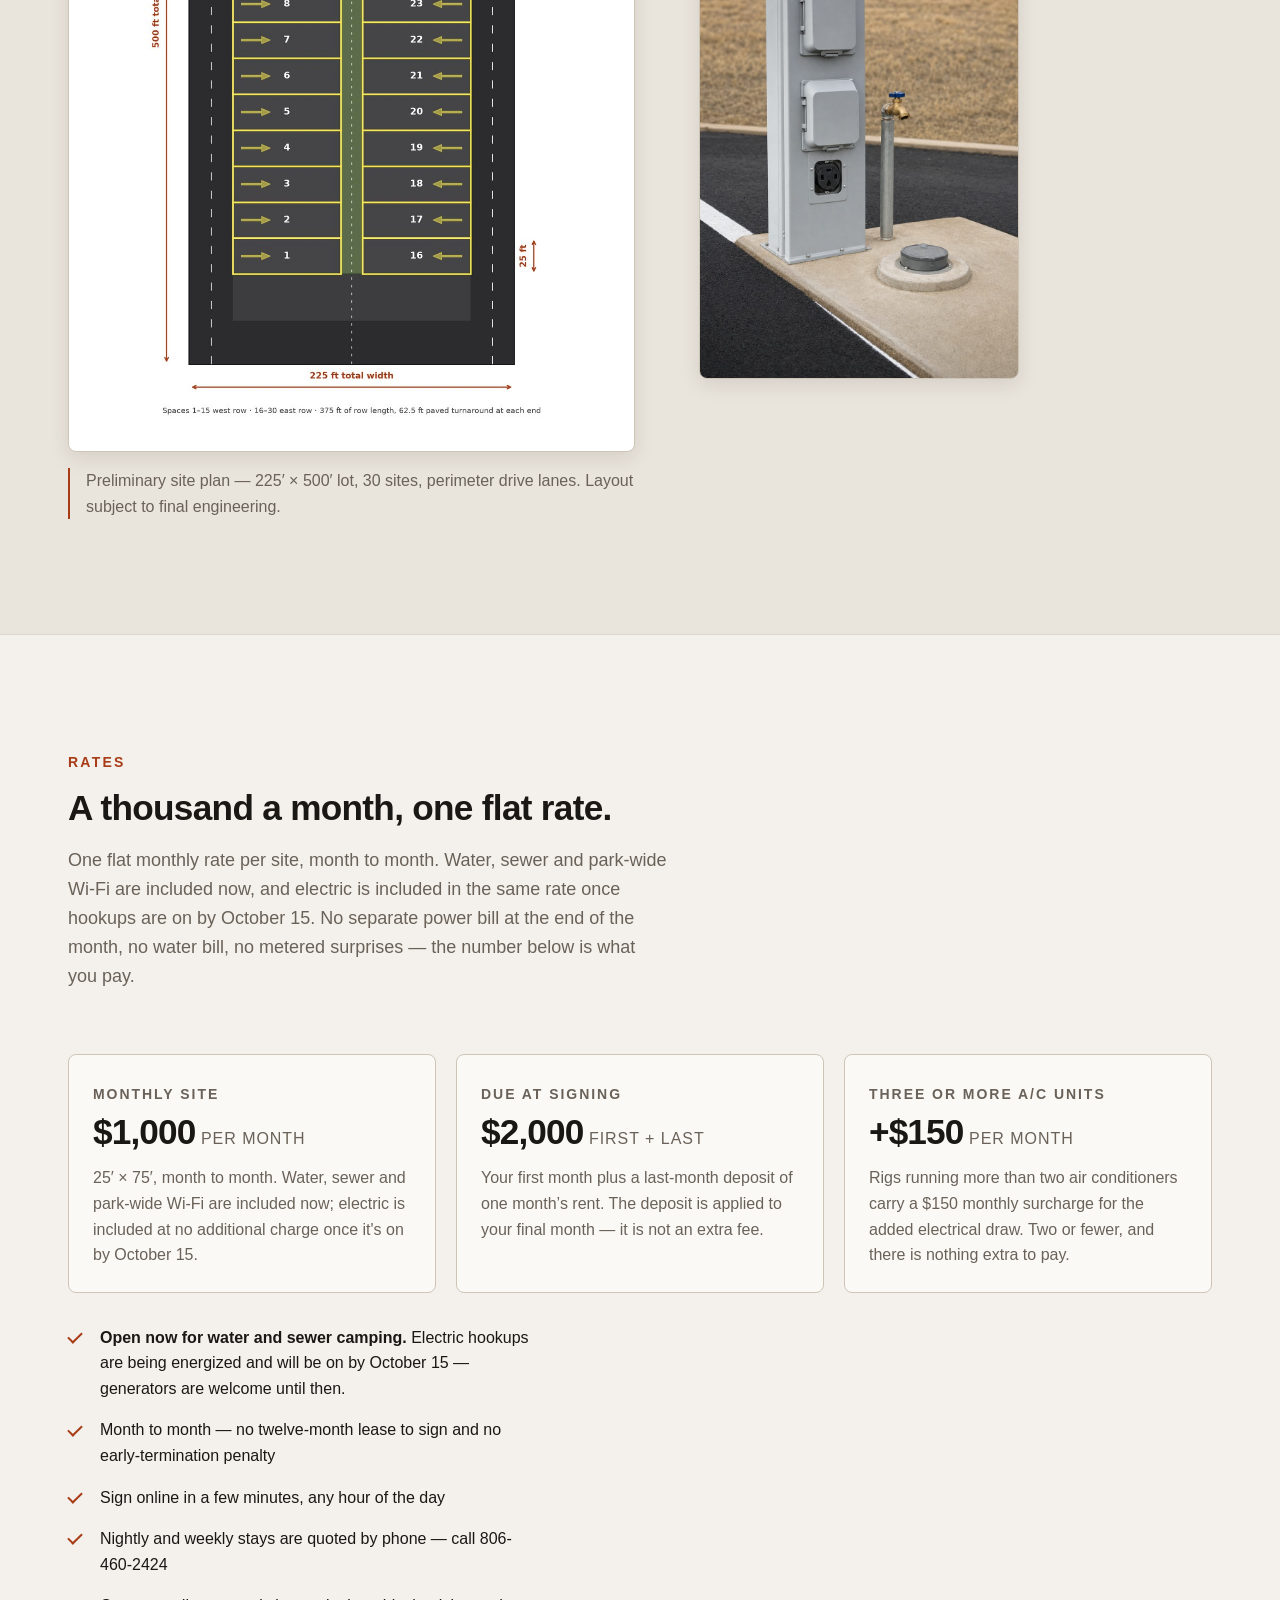
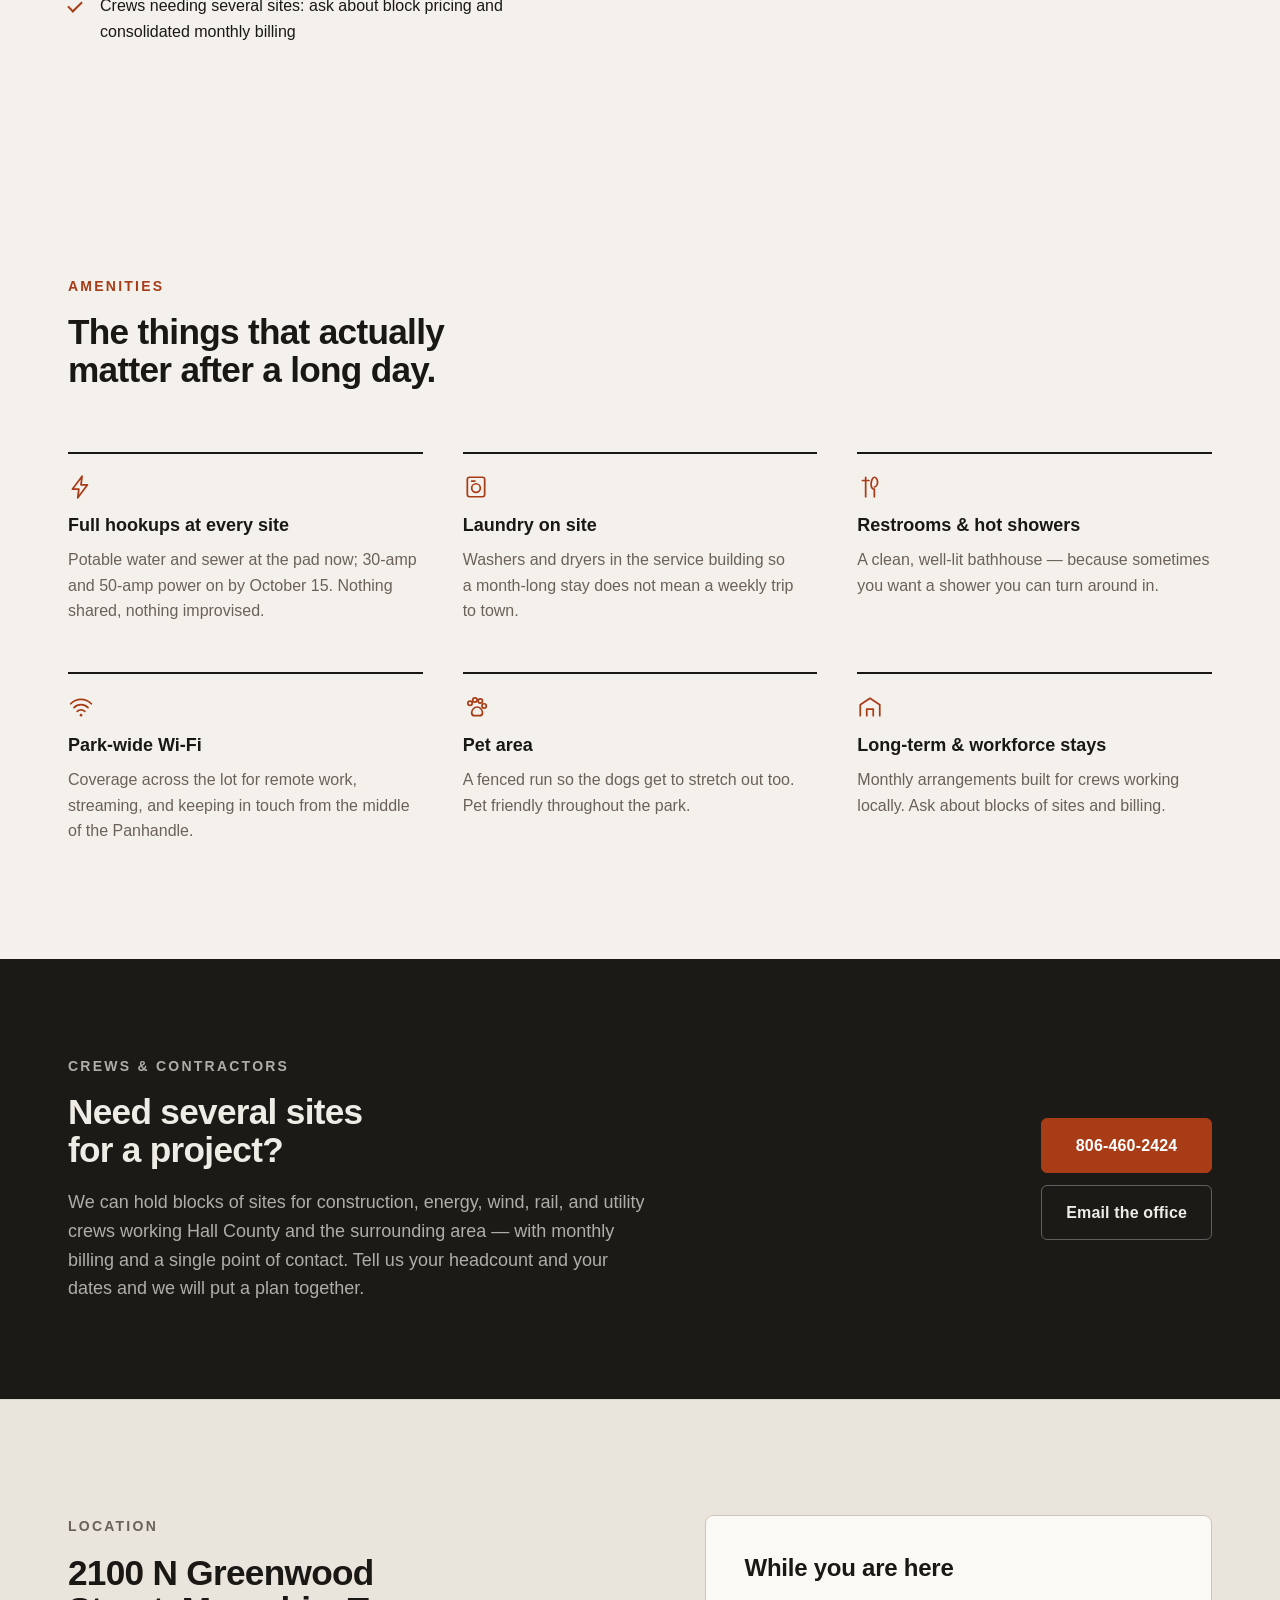
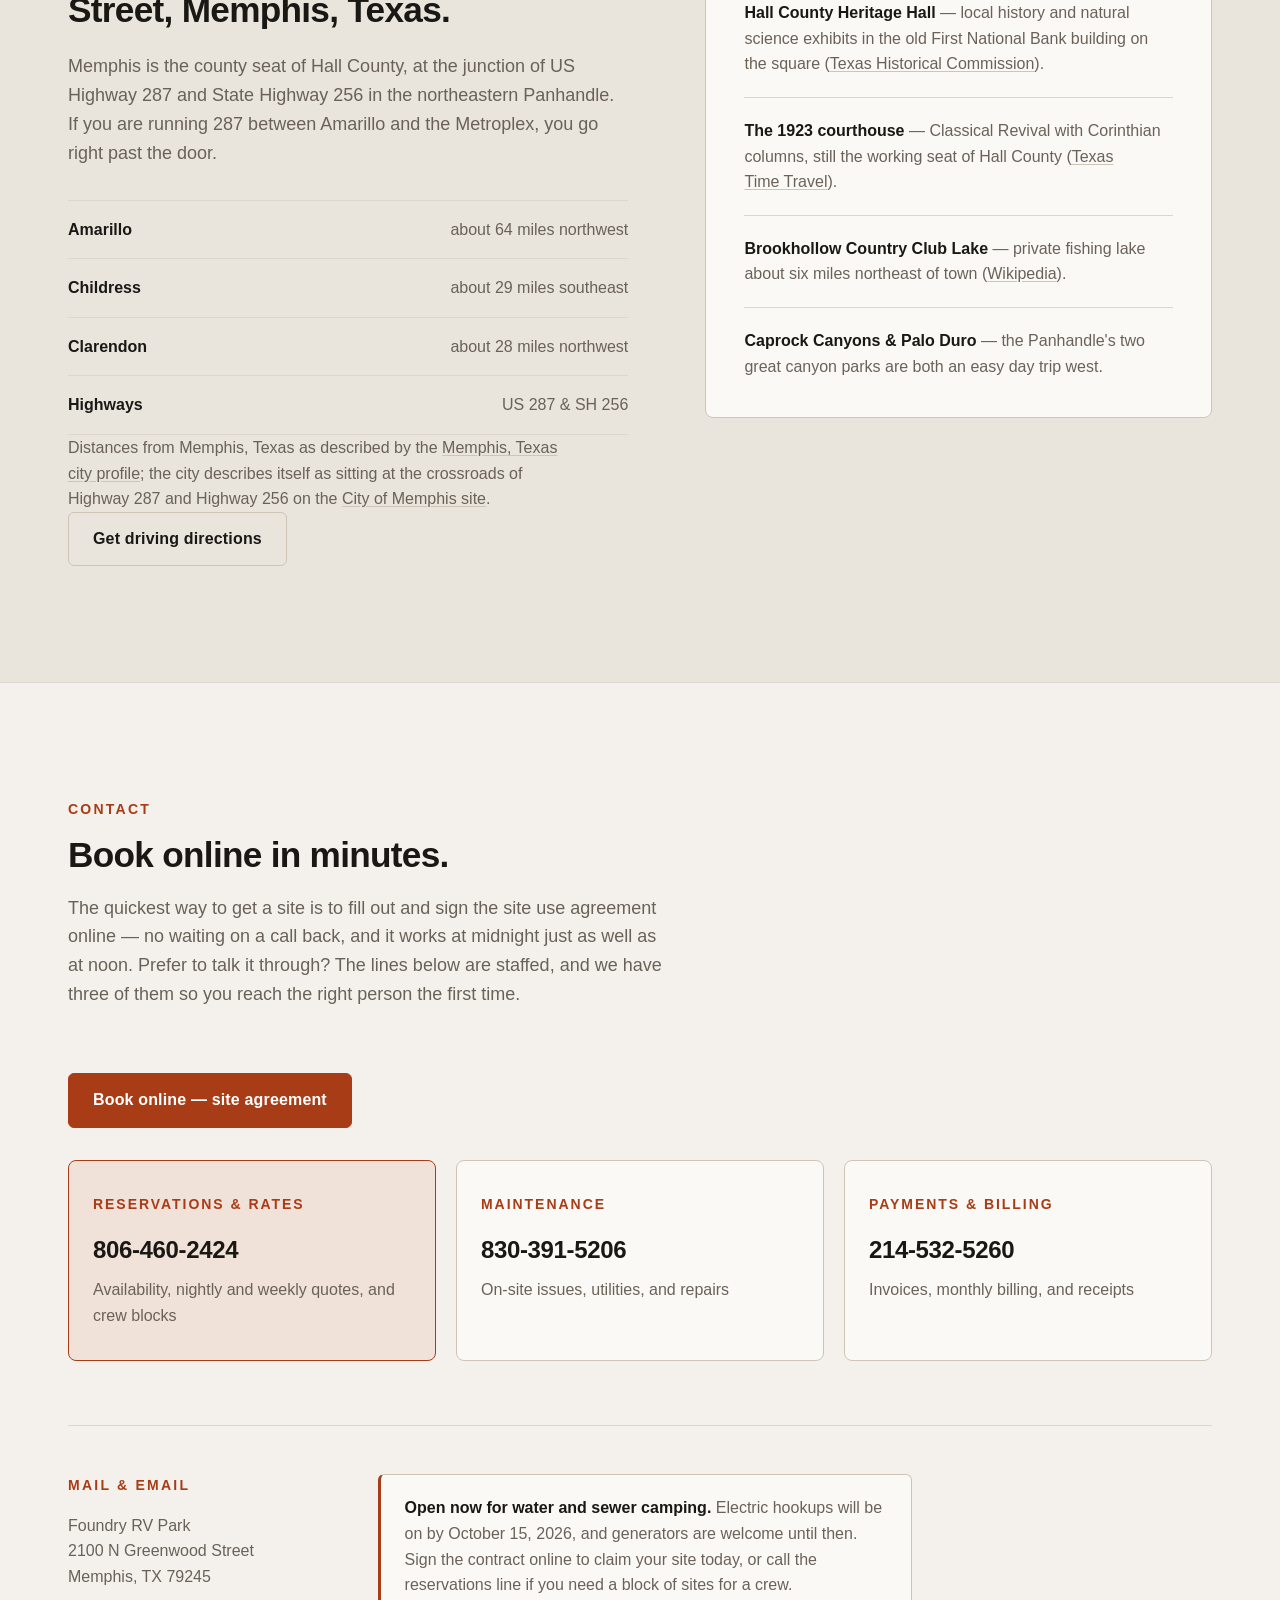
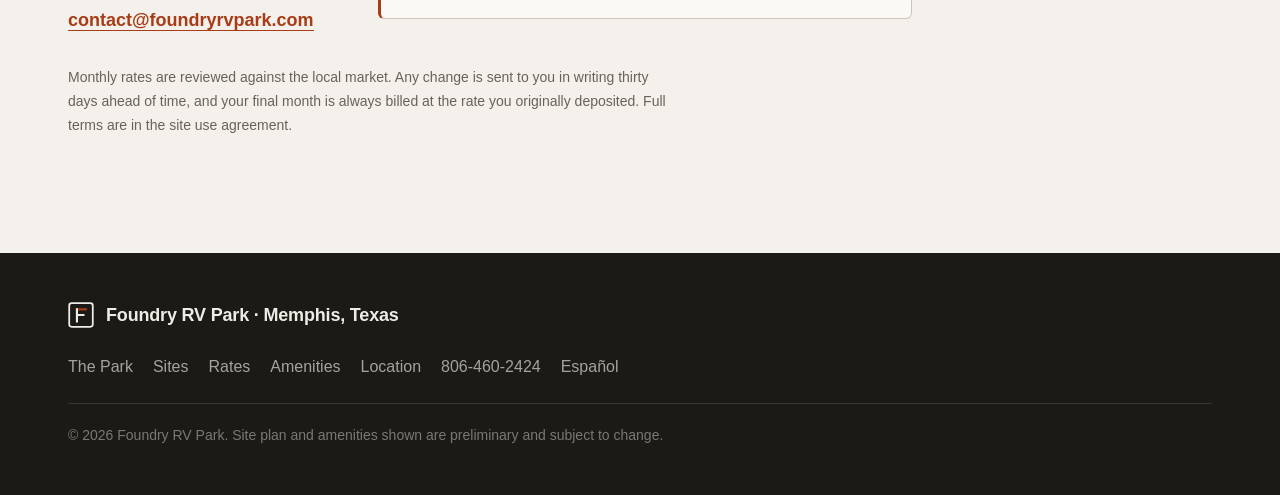
==== commit 2fe16e53: "Align utility wording with staged opening: water, sewer, Wi-Fi included now; electric included once " ====
--- a/index.html
+++ b/index.html
@@ -4,7 +4,7 @@
 <meta charset="utf-8" />
 <meta name="viewport" content="width=device-width, initial-scale=1" />
 <title>Foundry RV Park — Memphis, Texas | Full-Hookup Sites on US 287</title>
-<meta name="description" content="Foundry RV Park is a new 30-site full-hookup RV park at 2100 N Greenwood Street in Memphis, Texas, at the crossroads of US 287 and SH 256. Open now for water and sewer camping, with electric hookups on by October 15, 2026. Monthly sites are $1,000 with water, electric, sewer and Wi-Fi included. Book and sign online, or call 806-460-2424." />
+<meta name="description" content="Foundry RV Park is a new 30-site full-hookup RV park at 2100 N Greenwood Street in Memphis, Texas, at the crossroads of US 287 and SH 256. Open now for water and sewer camping, with electric hookups on by October 15, 2026. Monthly sites are $1,000 with water, sewer and Wi-Fi included now, and electric included once it's on by October 15. Book and sign online, or call 806-460-2424." />
 <link rel="canonical" href="https://foundryrvpark.com/" />
 <link rel="alternate" hreflang="en" href="https://foundryrvpark.com/" />
 <link rel="alternate" hreflang="es" href="https://foundryrvpark.com/es/" />
@@ -12,7 +12,7 @@
 <meta property="og:type" content="website" />
 <meta property="og:url" content="https://foundryrvpark.com/" />
 <meta property="og:title" content="Foundry RV Park — Memphis, Texas" />
-<meta property="og:description" content="Open now for water and sewer camping; 30/50 amp electric on by October 15, 2026. 30 full-hookup sites on the Texas Panhandle plains. 25' x 75' sites, $1,000 a month with utilities included." />
+<meta property="og:description" content="Open now for water and sewer camping; 30/50 amp electric on by October 15, 2026. 30 full-hookup sites on the Texas Panhandle plains. 25' x 75' sites, $1,000 a month with water, sewer and Wi-Fi included; electric included once it's on by October 15." />
 <meta property="og:image" content="https://foundryrvpark.com/assets/hero.jpg" />
 <meta name="theme-color" content="#14130f" />
 <link rel="icon" href="data:image/svg+xml,%3Csvg xmlns='http://www.w3.org/2000/svg' viewBox='0 0 32 32'%3E%3Crect x='1.5' y='1.5' width='29' height='29' rx='3' fill='%2314130f'/%3E%3Cpath d='M11 9h11M11 9v15M11 16h8' stroke='%23e0703f' stroke-width='2.6' stroke-linecap='square' fill='none'/%3E%3C/svg%3E" />
@@ -24,12 +24,12 @@
   "@type": "Campground",
   "name": "Foundry RV Park",
   "url": "https://foundryrvpark.com/",
-  "description": "A new 30-site full-hookup RV park in Memphis, Texas, at the crossroads of US 287 and SH 256. Open now for water and sewer camping; electric hookups on by October 15, 2026. Monthly sites $1,000 with water, electric, sewer and Wi-Fi included. Nightly and weekly stays quoted by phone.",
+  "description": "A new 30-site full-hookup RV park in Memphis, Texas, at the crossroads of US 287 and SH 256. Open now for water and sewer camping; electric hookups on by October 15, 2026. Monthly sites $1,000 with water, sewer and Wi-Fi included now, and electric included once it's on by October 15. Nightly and weekly stays quoted by phone.",
   "priceRange": "$1,000 per month",
   "makesOffer": {
     "@type": "Offer",
     "name": "Monthly full-hookup RV site",
-    "description": "25 ft by 75 ft full-hookup RV site, month to month, with water, electric, sewer and Wi-Fi included.",
+    "description": "25 ft by 75 ft full-hookup RV site, month to month, with water, sewer and Wi-Fi included now; electric included once hookups are on by October 15, 2026.",
     "availabilityStarts": "2026-09-24",
     "priceSpecification": {
       "@type": "UnitPriceSpecification",
@@ -67,7 +67,7 @@
     "addressCountry": "US"
   },
   "amenityFeature": [
-    { "@type": "LocationFeatureSpecification", "name": "Full hookups (30/50 amp, water, sewer)", "value": true },
+    { "@type": "LocationFeatureSpecification", "name": "Water and sewer hookups (30/50 amp electric by October 15, 2026)", "value": true },
     { "@type": "LocationFeatureSpecification", "name": "Laundry", "value": true },
     { "@type": "LocationFeatureSpecification", "name": "Restrooms and showers", "value": true },
     { "@type": "LocationFeatureSpecification", "name": "Wi-Fi", "value": true },
@@ -136,7 +136,7 @@
       <li><strong>30</strong><span>full-hookup sites</span></li>
       <li><strong>25&prime; &times; 75&prime;</strong><span>every site, no exceptions</span></li>
       <li><strong>30 / 50 amp</strong><span>power, water, sewer</span></li>
-      <li><strong>$1,000</strong><span>per month, utilities included</span></li>
+      <li><strong>$1,000</strong><span>per month, one flat rate</span></li>
     </ul>
   </section>
 
@@ -152,7 +152,7 @@
           <li>Level, all-weather asphalt throughout — no gravel dust, no mud</li>
           <li>Perimeter drive lanes so you enter and exit without a three-point turn</li>
           <li>Big-rig friendly: 40&prime;+ coaches with a towed car fit inside the site</li>
-          <li>Monthly sites at $1,000 with water, electric, sewer and Wi-Fi included</li>
+          <li>Monthly sites at $1,000 with water, sewer and Wi-Fi included now, and electric included once it's on by October 15</li>
         </ul>
       </div>
       <figure class="col-media">
@@ -180,7 +180,7 @@
         <article class="card">
           <h3>Power &amp; utilities</h3>
           <p class="card__big">30 / 50<span>amp</span></p>
-          <p>Metered pedestal at every site with 30-amp and 50-amp service, potable water, and a sewer connection at the pad. No sharing, no adapters hunting.</p>
+          <p>Metered pedestal at every site with 30-amp and 50-amp service (energized by October 15), potable water, and a sewer connection at the pad. No sharing, no adapters hunting.</p>
         </article>
         <article class="card">
           <h3>Access</h3>
@@ -217,15 +217,15 @@
     <div class="wrap">
       <header class="section-head">
         <p class="eyebrow">Rates</p>
-        <h2>A thousand a month, utilities included.</h2>
-        <p class="section-head__lede">One flat monthly rate for a full-hookup site, month to month. No separate power bill at the end of the month, no water bill, no metered surprises &mdash; the number below is what you pay.</p>
+        <h2>A thousand a month, one flat rate.</h2>
+        <p class="section-head__lede">One flat monthly rate per site, month to month. Water, sewer and park-wide Wi-Fi are included now, and electric is included in the same rate once hookups are on by October 15. No separate power bill at the end of the month, no water bill, no metered surprises &mdash; the number below is what you pay.</p>
       </header>
 
       <div class="cards">
         <article class="card">
           <h3>Monthly site</h3>
           <p class="card__big">$1,000<span>per month</span></p>
-          <p>Full hookup, 25&prime; &times; 75&prime;, month to month. Water, electric, sewer and park-wide Wi-Fi are included in the rate at no additional charge.</p>
+          <p>25&prime; &times; 75&prime;, month to month. Water, sewer and park-wide Wi-Fi are included now; electric is included at no additional charge once it's on by October 15.</p>
         </article>
         <article class="card">
           <h3>Due at signing</h3>
@@ -260,7 +260,7 @@
         <li>
           <svg viewBox="0 0 24 24" fill="none" stroke="currentColor" stroke-width="1.6" aria-hidden="true"><path d="M13 2 4 14h6l-1 8 9-12h-6l1-8Z"/></svg>
           <h3>Full hookups at every site</h3>
-          <p>30-amp and 50-amp power, potable water, and sewer at the pad. Nothing shared, nothing improvised.</p>
+          <p>Potable water and sewer at the pad now; 30-amp and 50-amp power on by October 15. Nothing shared, nothing improvised.</p>
         </li>
         <li>
           <svg viewBox="0 0 24 24" fill="none" stroke="currentColor" stroke-width="1.6" aria-hidden="true"><rect x="4" y="3" width="16" height="18" rx="2"/><circle cx="12" cy="13" r="4"/><path d="M8 6.5h3"/></svg>
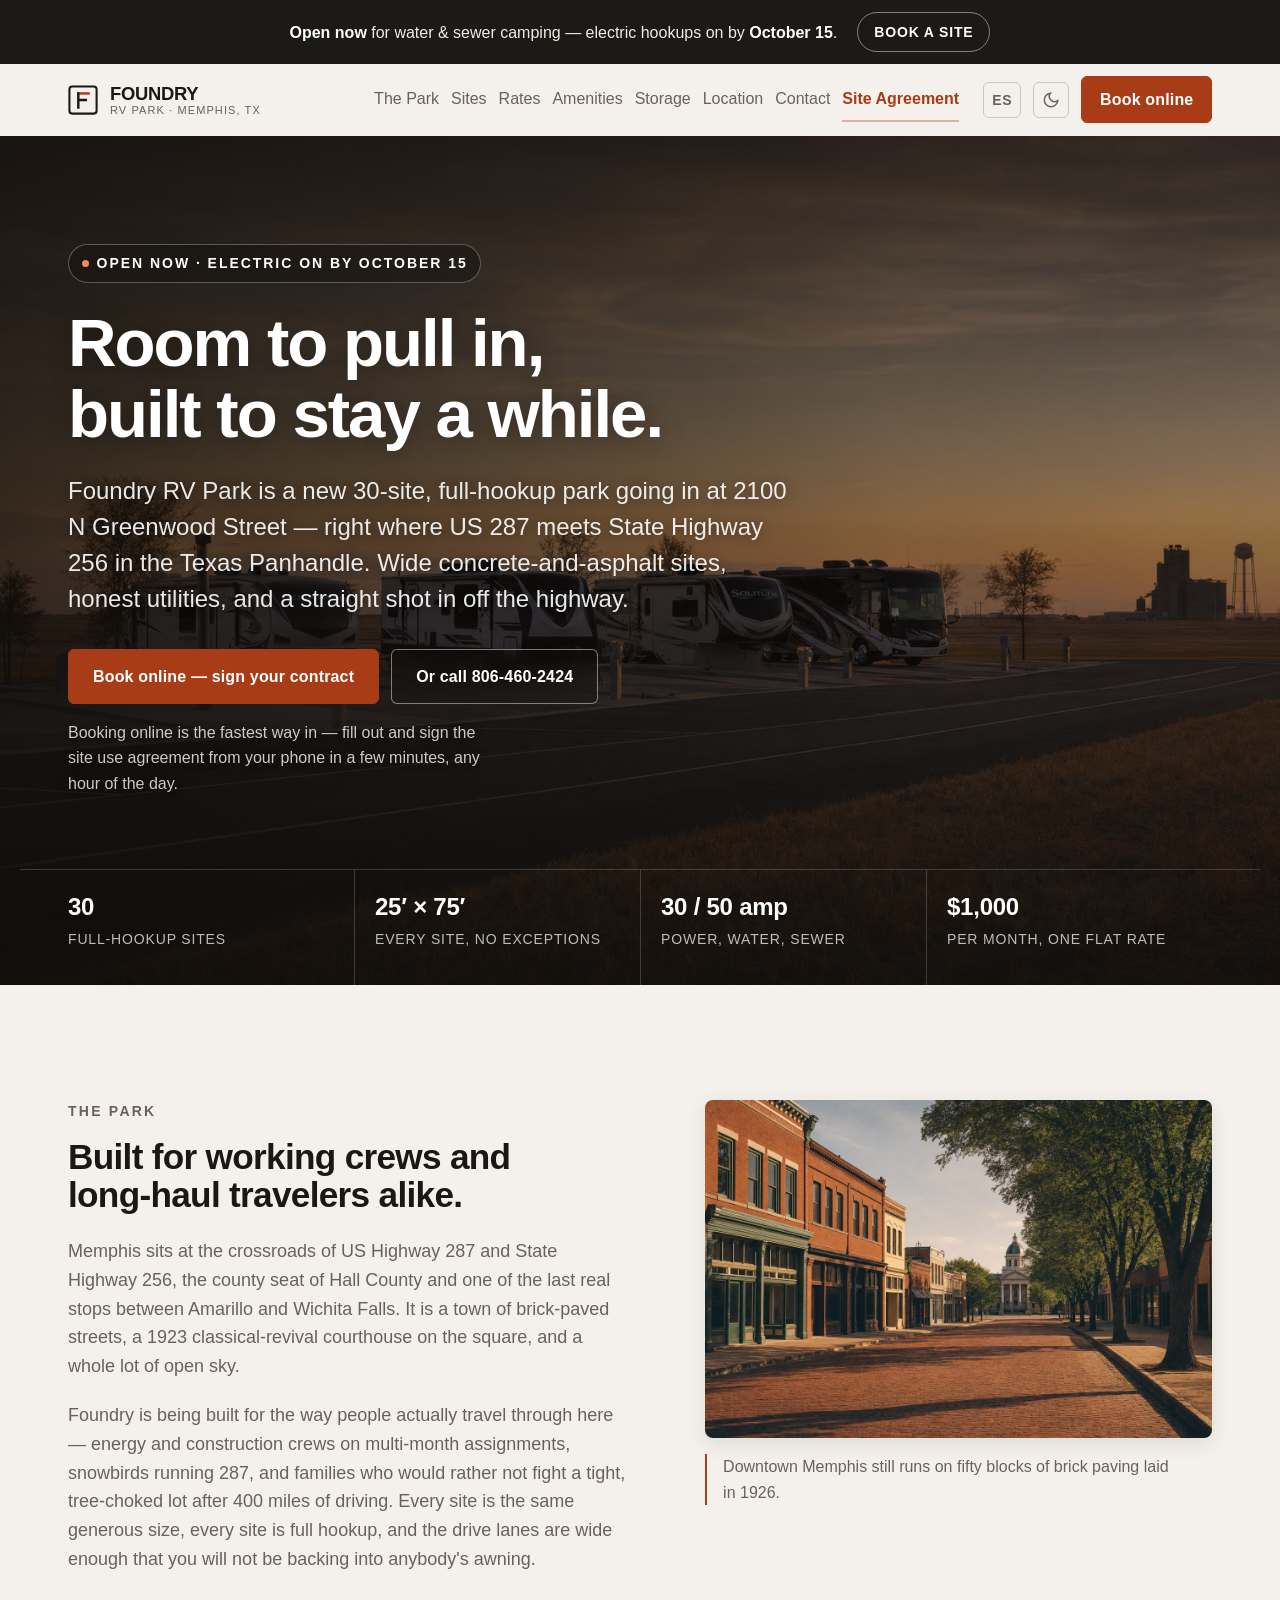
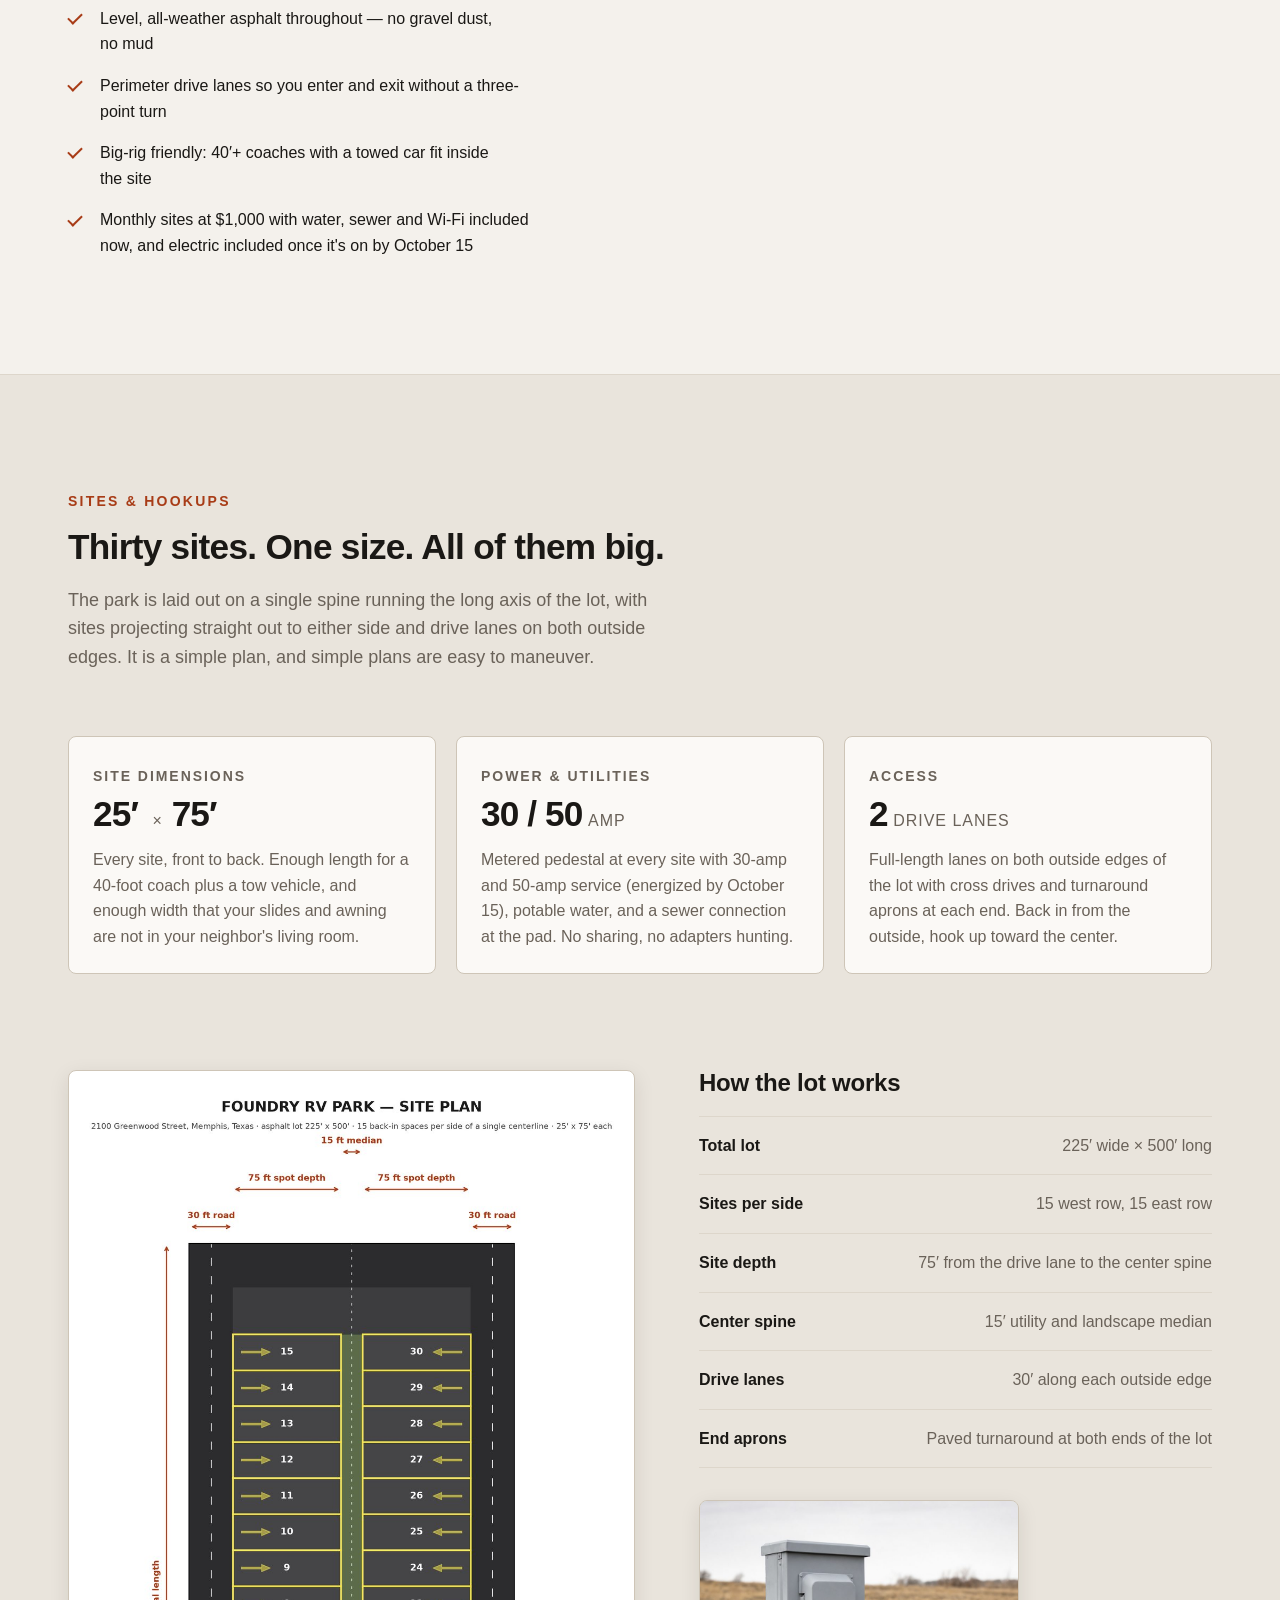
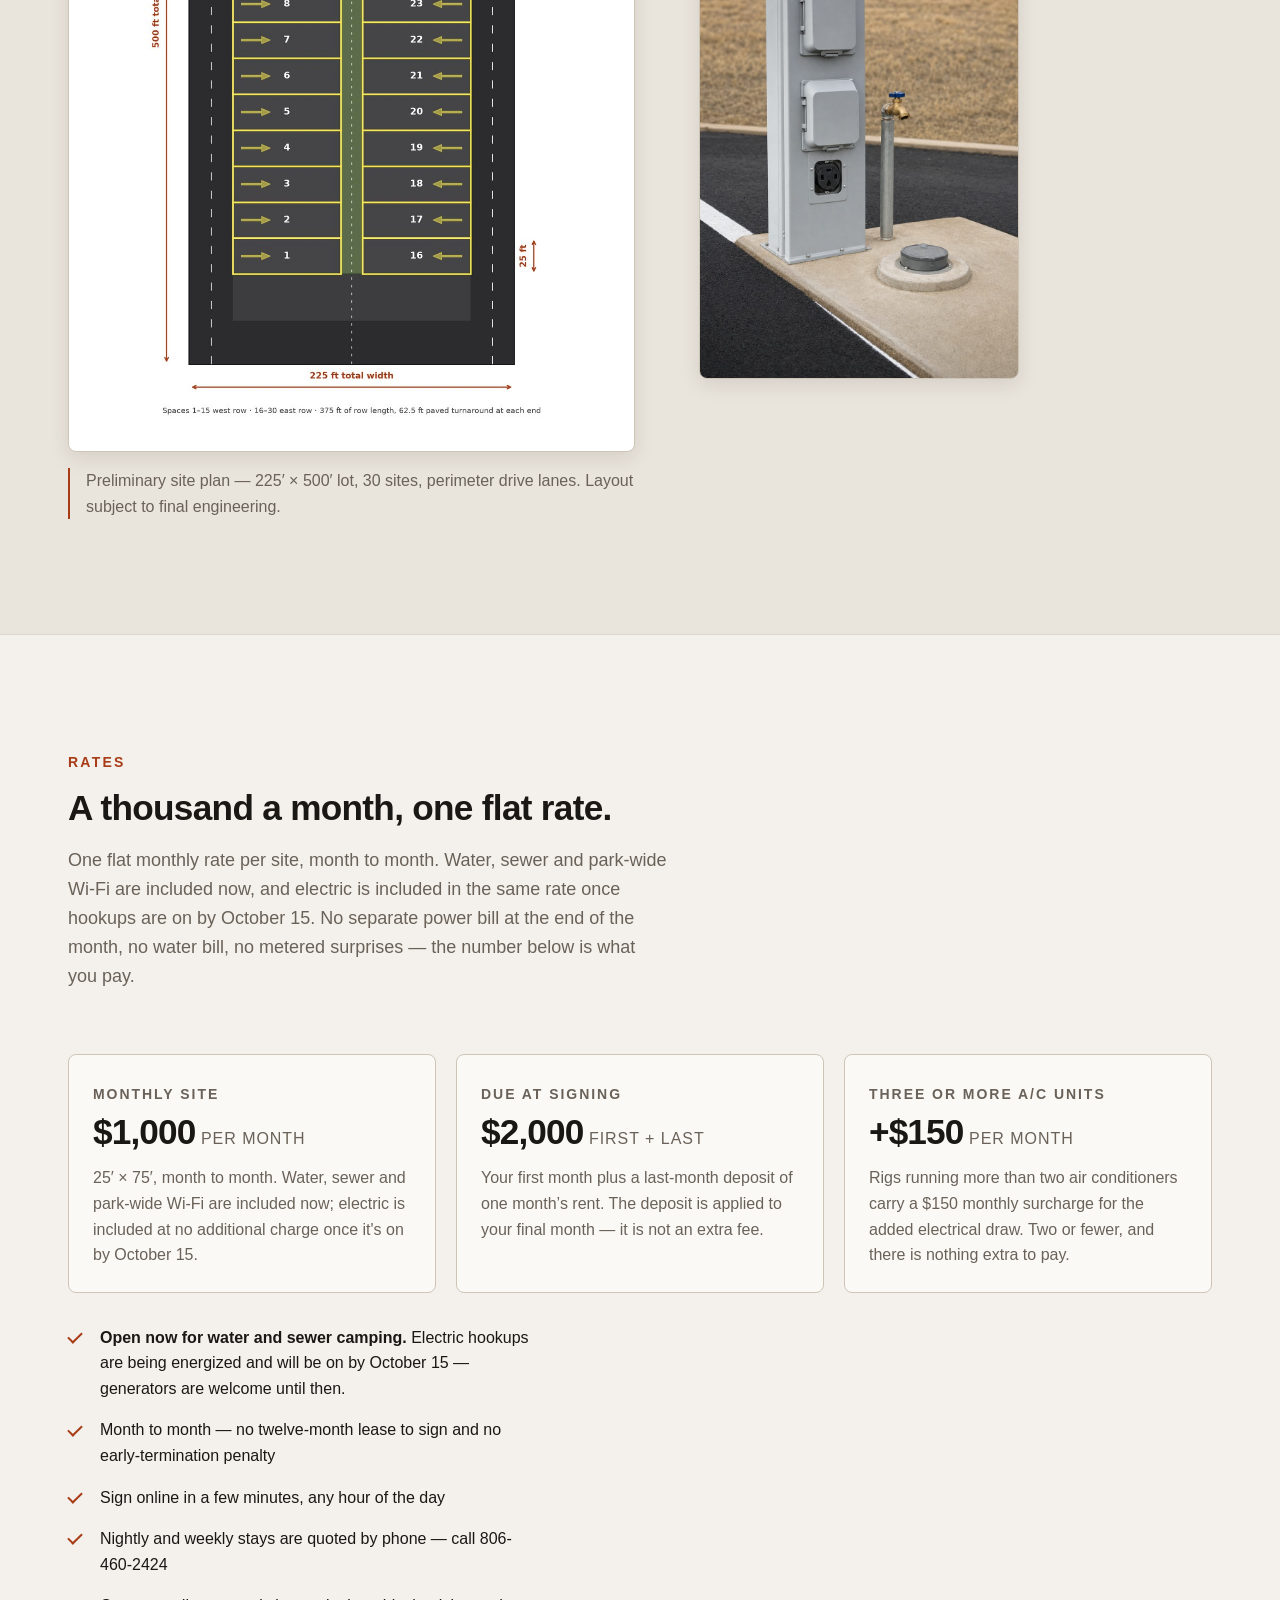
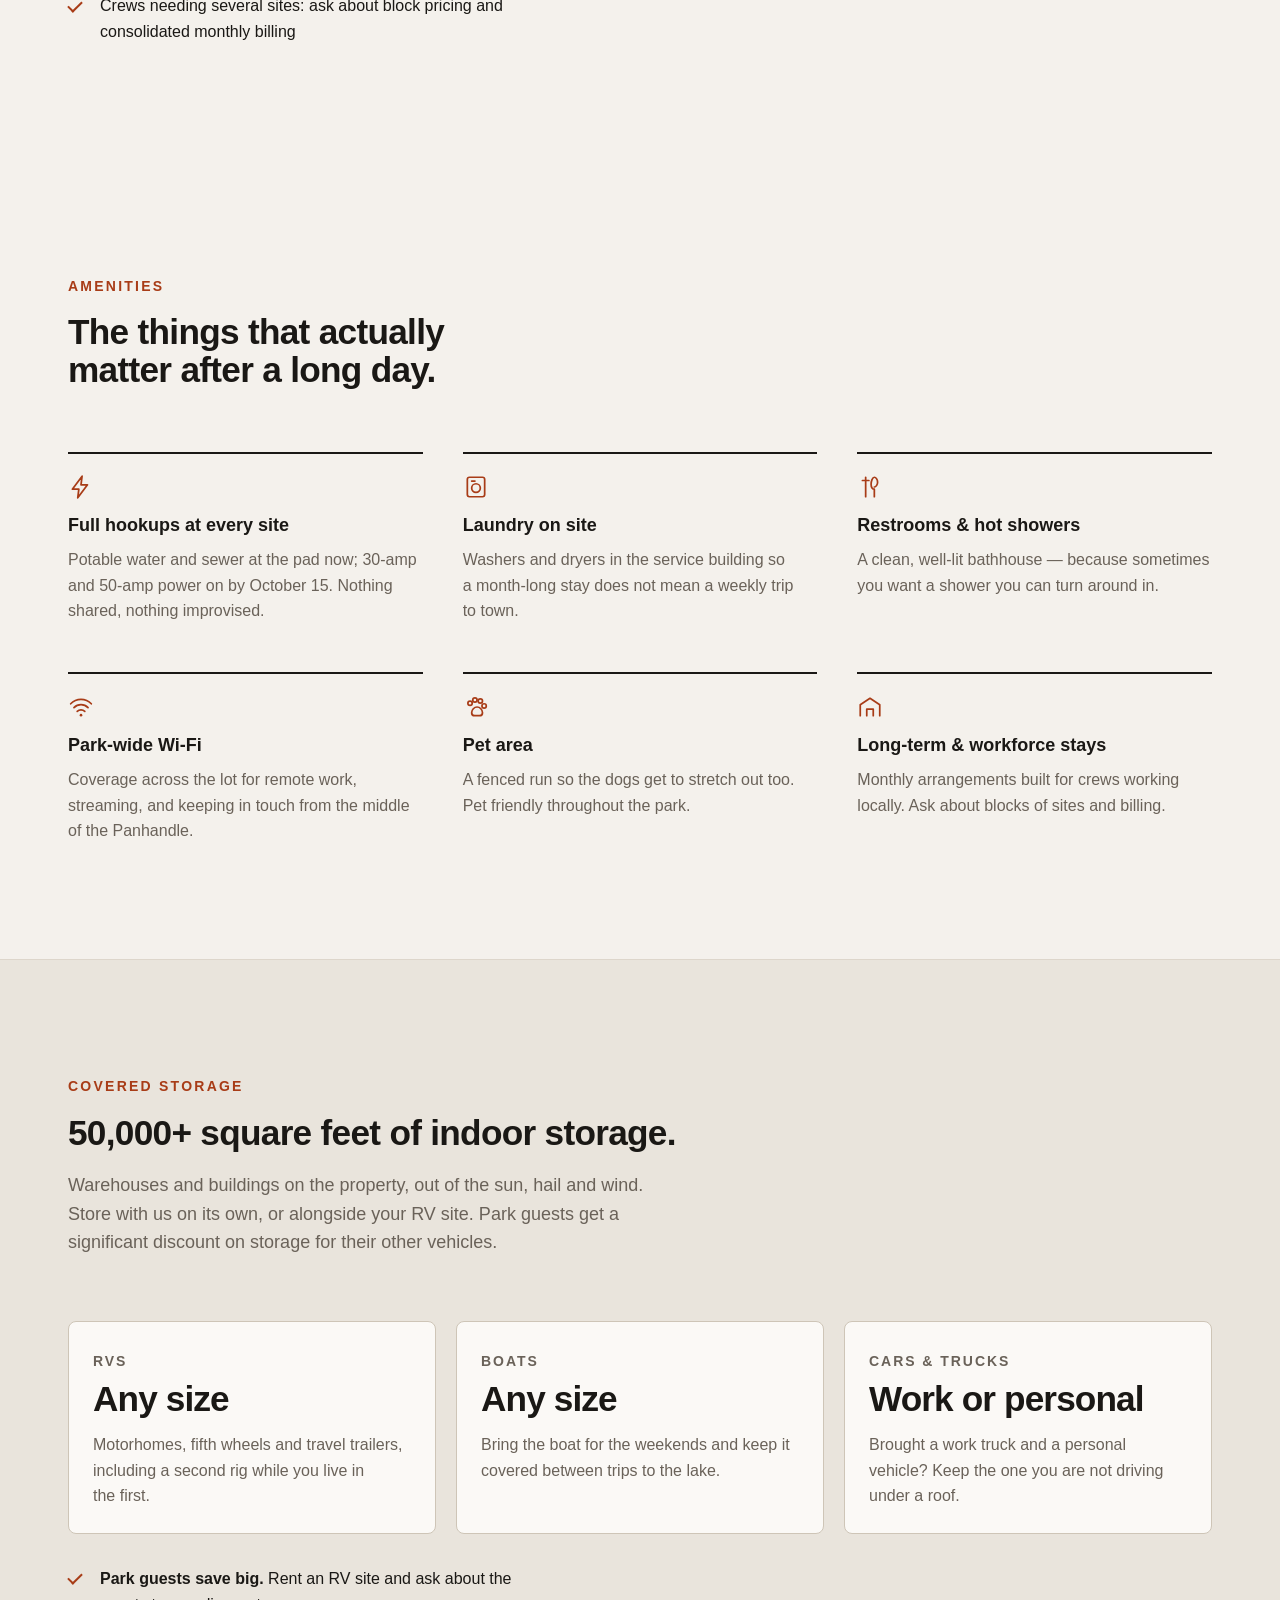
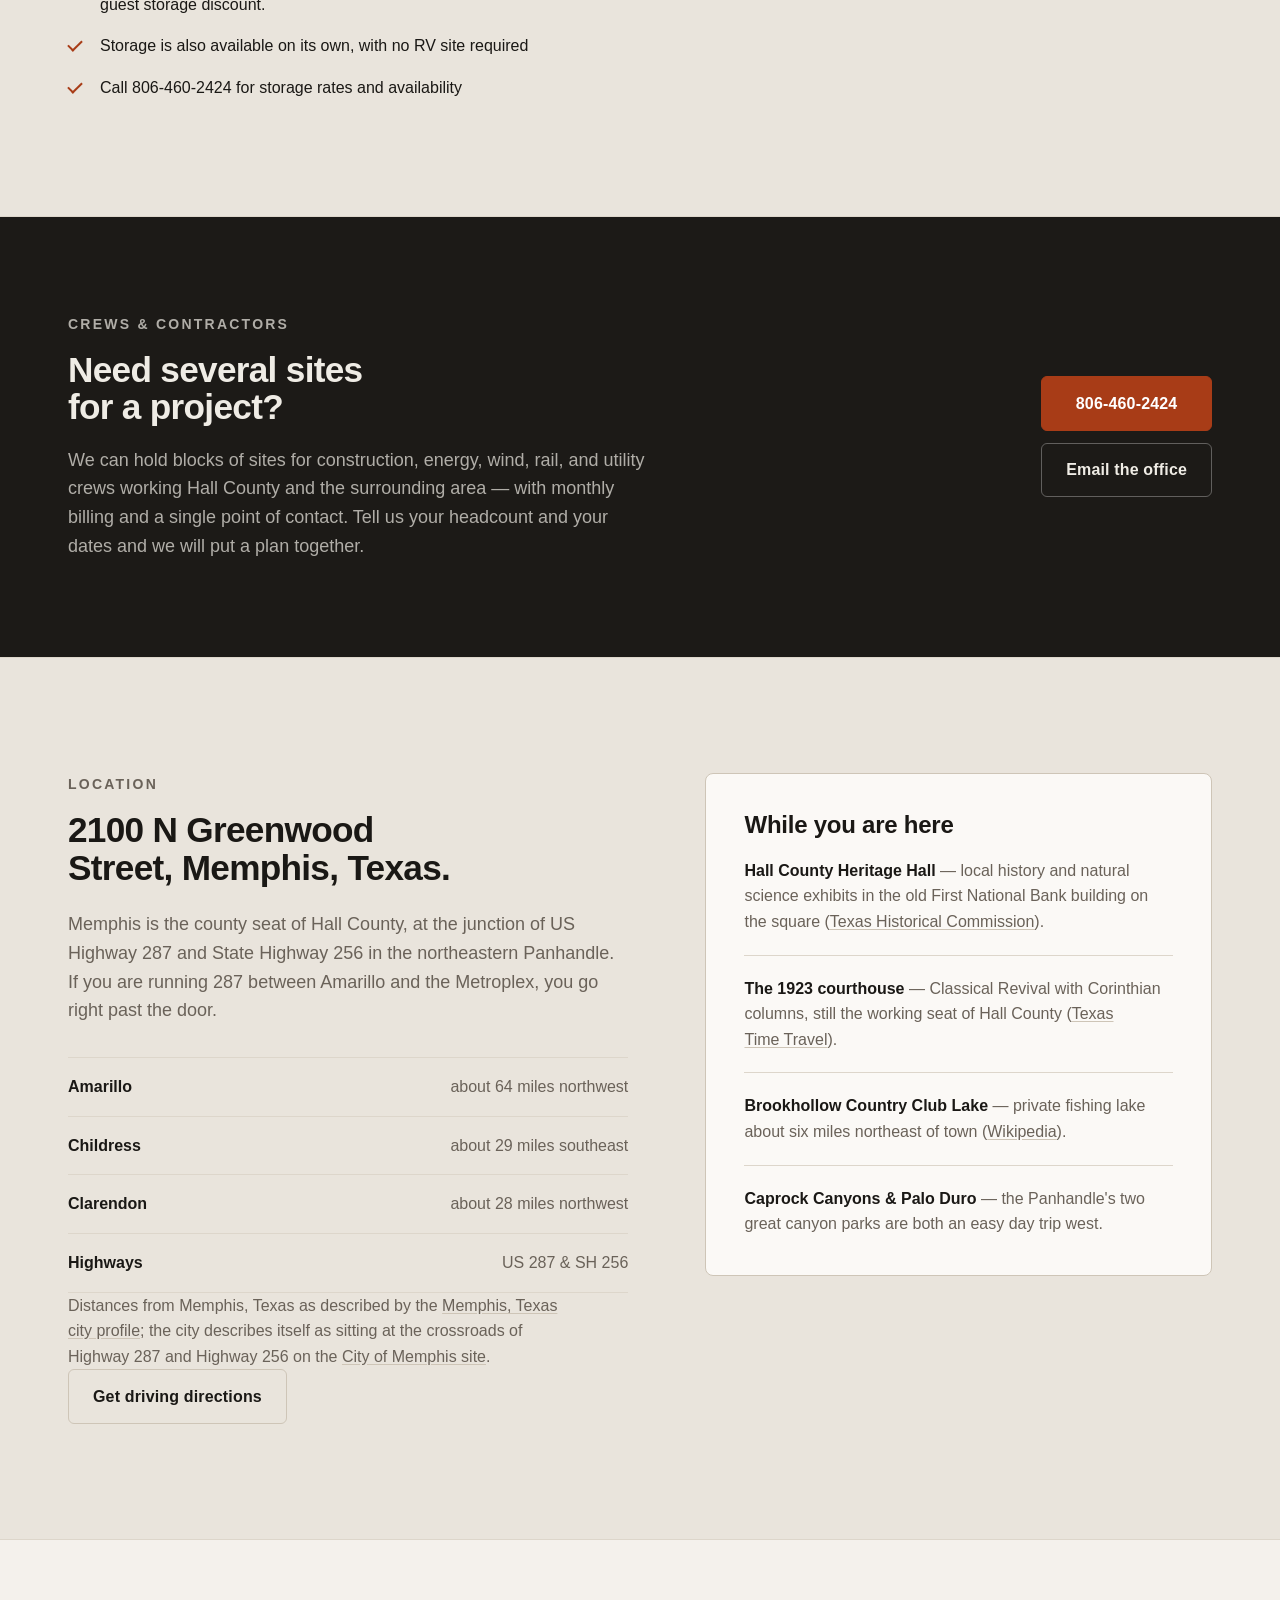
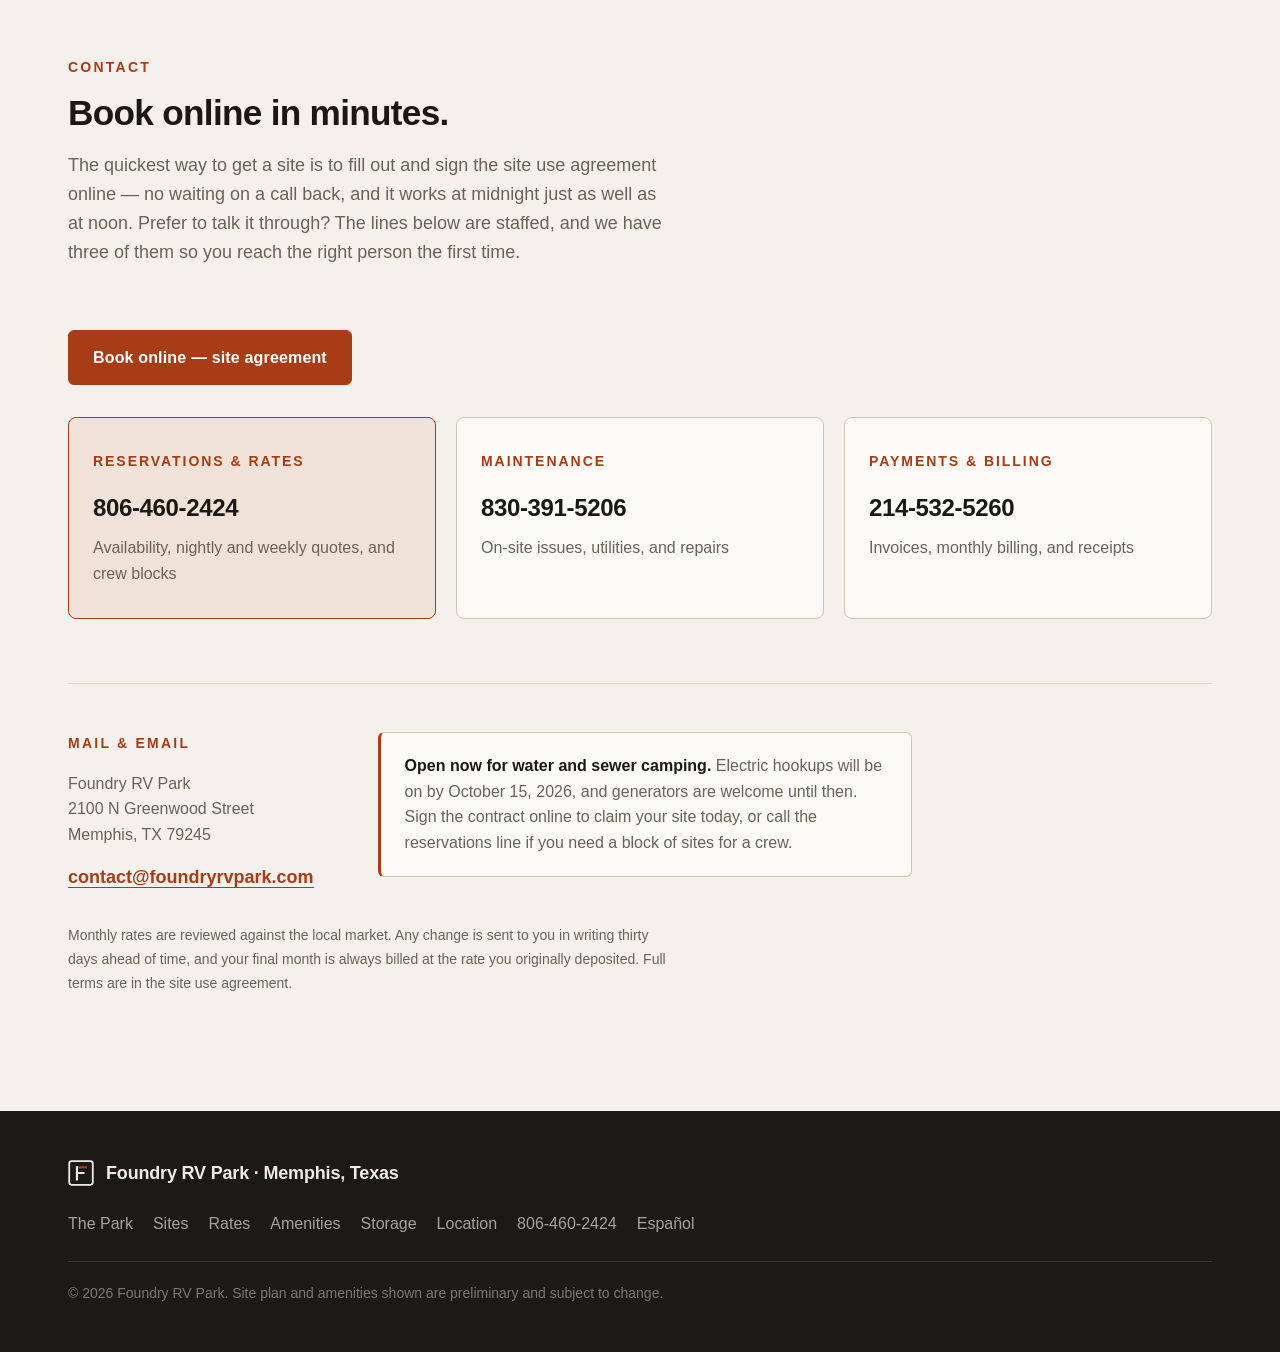
==== commit dfad2ff9: "Add Covered Storage section (EN+ES): 50,000+ sq ft indoor storage for RVs, boats, cars/trucks; park-" ====
--- a/index.html
+++ b/index.html
@@ -103,6 +103,7 @@
       <a href="#sites">Sites</a>
       <a href="#rates">Rates</a>
       <a href="#amenities">Amenities</a>
+      <a href="#storage">Storage</a>
       <a href="#location">Location</a>
       <a href="#contact">Contact</a>
       <a class="nav__doc" href="https://na4.docusign.net/Member/PowerFormSigning.aspx?PowerFormId=102dc6d5-dcdc-48c1-9114-8ed7002d5dbd&amp;env=na4&amp;acct=5a6d45d3-995d-4c4a-9f34-7e88ad826773&amp;v=2" target="_blank" rel="noopener">Site Agreement</a>
@@ -291,6 +292,41 @@
     </div>
   </section>
 
+  <!-- STORAGE -->
+  <section class="section section--offset" id="storage">
+    <div class="wrap">
+      <header class="section-head">
+        <p class="eyebrow">Covered Storage</p>
+        <h2>50,000+ square feet of indoor storage.</h2>
+        <p class="section-head__lede">Warehouses and buildings on the property, out of the sun, hail and wind. Store with us on its own, or alongside your RV site. Park guests get a significant discount on storage for their other vehicles.</p>
+      </header>
+
+      <div class="cards">
+        <article class="card">
+          <h3>RVs</h3>
+          <p class="card__big">Any size</p>
+          <p>Motorhomes, fifth wheels and travel trailers, including a second rig while you live in the first.</p>
+        </article>
+        <article class="card">
+          <h3>Boats</h3>
+          <p class="card__big">Any size</p>
+          <p>Bring the boat for the weekends and keep it covered between trips to the lake.</p>
+        </article>
+        <article class="card">
+          <h3>Cars &amp; trucks</h3>
+          <p class="card__big">Work or personal</p>
+          <p>Brought a work truck and a personal vehicle? Keep the one you are not driving under a roof.</p>
+        </article>
+      </div>
+
+      <ul class="checks" role="list">
+        <li><strong>Park guests save big.</strong> Rent an RV site and ask about the guest storage discount.</li>
+        <li>Storage is also available on its own, with no RV site required</li>
+        <li>Call 806-460-2424 for storage rates and availability</li>
+      </ul>
+    </div>
+  </section>
+
   <!-- WORKFORCE BAND -->
   <section class="band" aria-labelledby="crew-h">
     <div class="wrap band__inner">
@@ -401,6 +437,7 @@
       <a href="#sites">Sites</a>
       <a href="#rates">Rates</a>
       <a href="#amenities">Amenities</a>
+      <a href="#storage">Storage</a>
       <a href="#location">Location</a>
       <a href="tel:+18064602424">806-460-2424</a>
       <a href="es/" hreflang="es" lang="es">Espa&ntilde;ol</a>
--- a/style.css
+++ b/style.css
@@ -216,8 +216,8 @@
 .brand__name { font-family: var(--font-display); font-weight: 900; font-size: 1.15rem; letter-spacing: -0.015em; text-transform: uppercase; }
 .brand__sub { font-size: 0.6875rem; letter-spacing: 0.1em; text-transform: uppercase; color: var(--color-text-muted); font-weight: 500; white-space: nowrap; }
 
-.nav { display: flex; gap: var(--space-6); }
-@media (min-width: 901px) and (max-width: 1200px) { .nav { gap: var(--space-5); } }
+.nav { display: flex; gap: var(--space-5); }
+@media (min-width: 1201px) and (max-width: 1300px) { .nav { gap: var(--space-3); } }
 .nav a {
   white-space: nowrap;
   font-size: var(--text-sm); font-weight: 500; text-decoration: none;
@@ -249,7 +249,7 @@
 }
 .lang:hover { color: var(--color-text); border-color: var(--color-text-muted); }
 
-@media (max-width: 900px) {
+@media (max-width: 1200px) {
   .header__inner { flex-wrap: wrap; row-gap: 0; }
   .nav {
     order: 3; width: 100%; gap: var(--space-5);
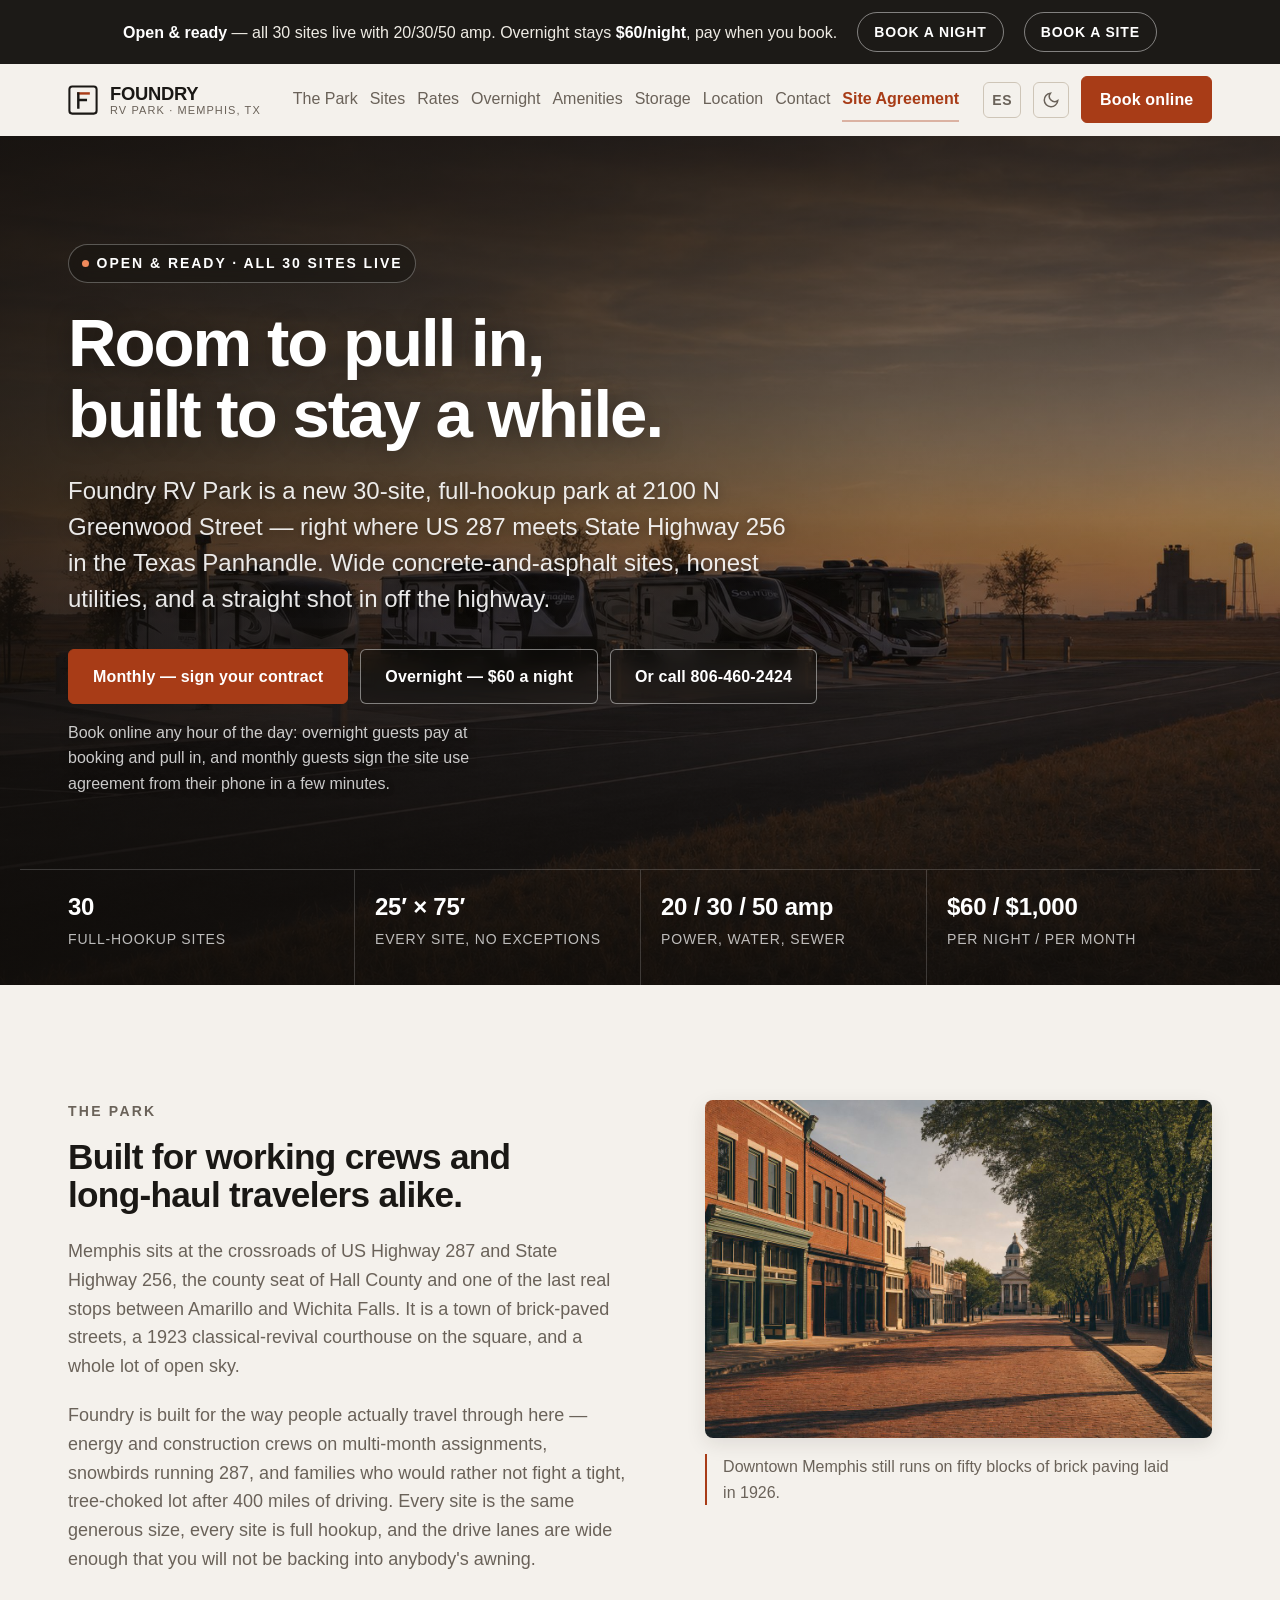
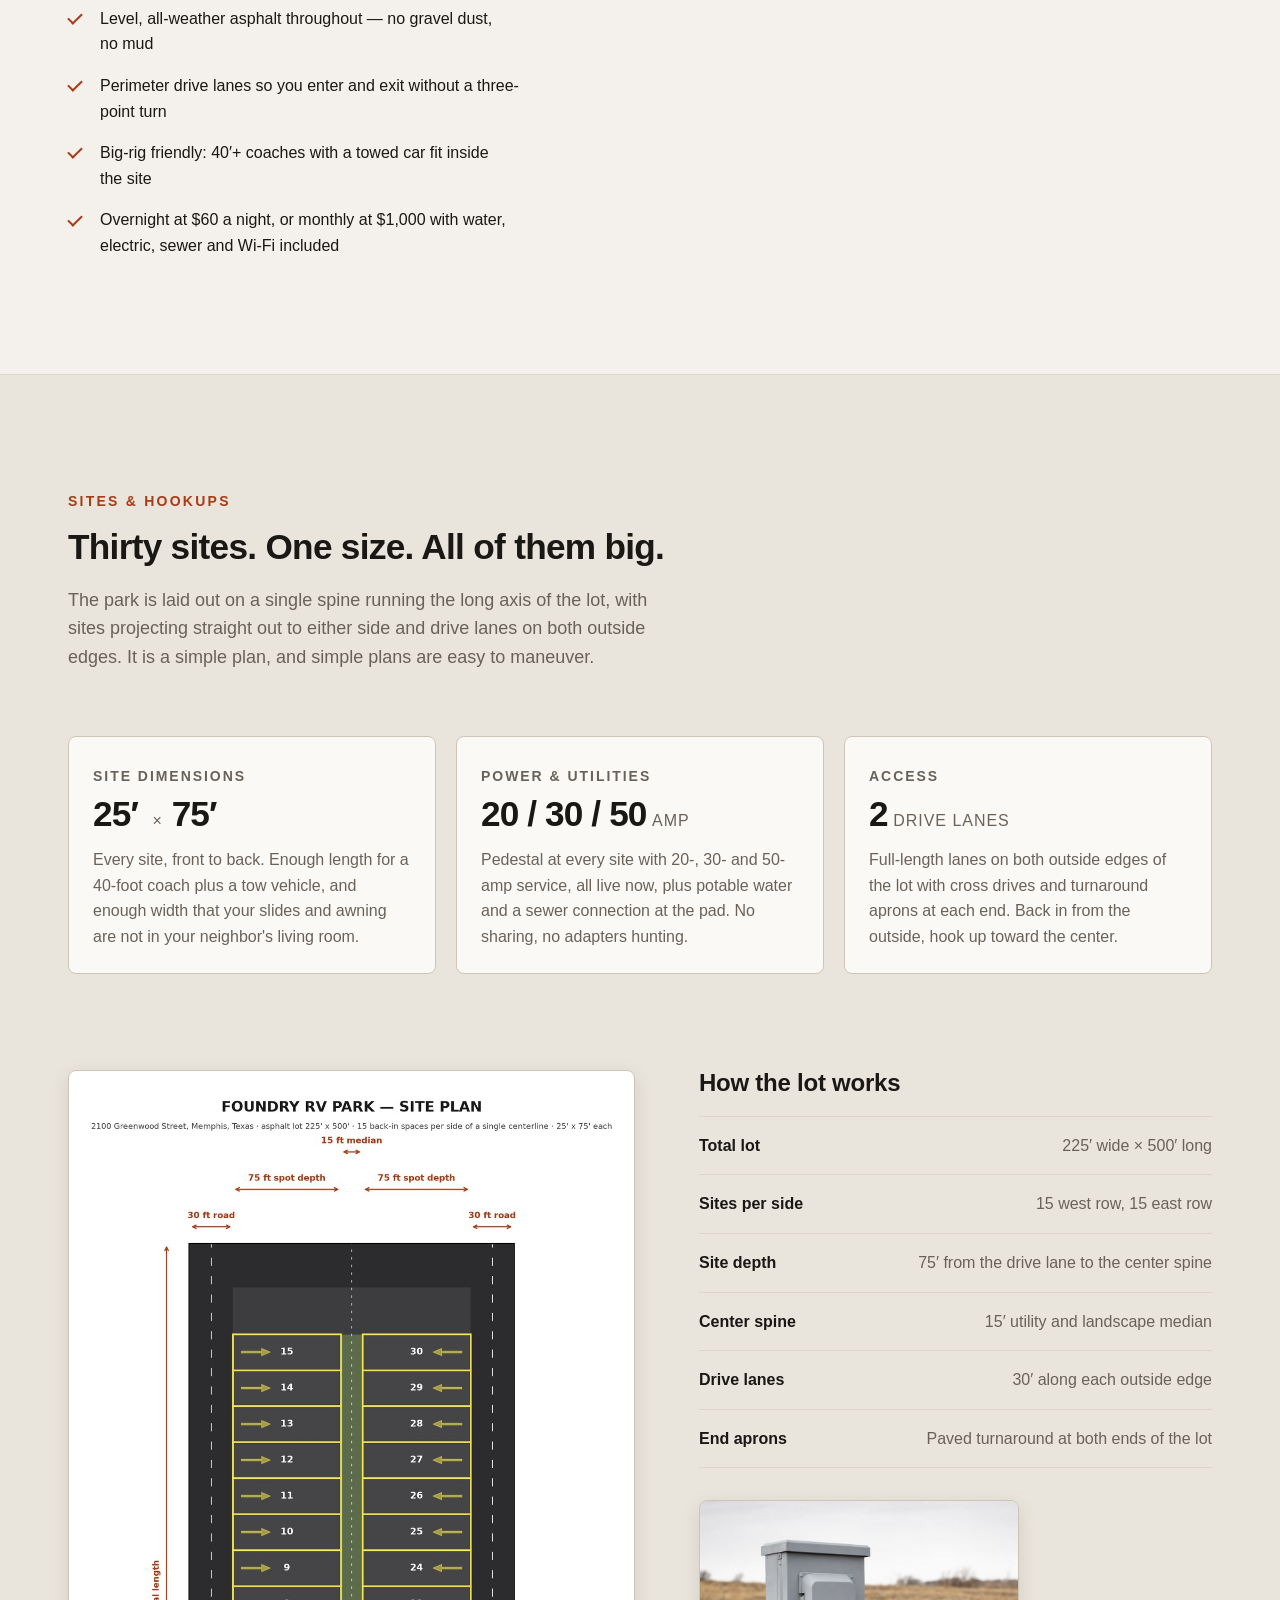
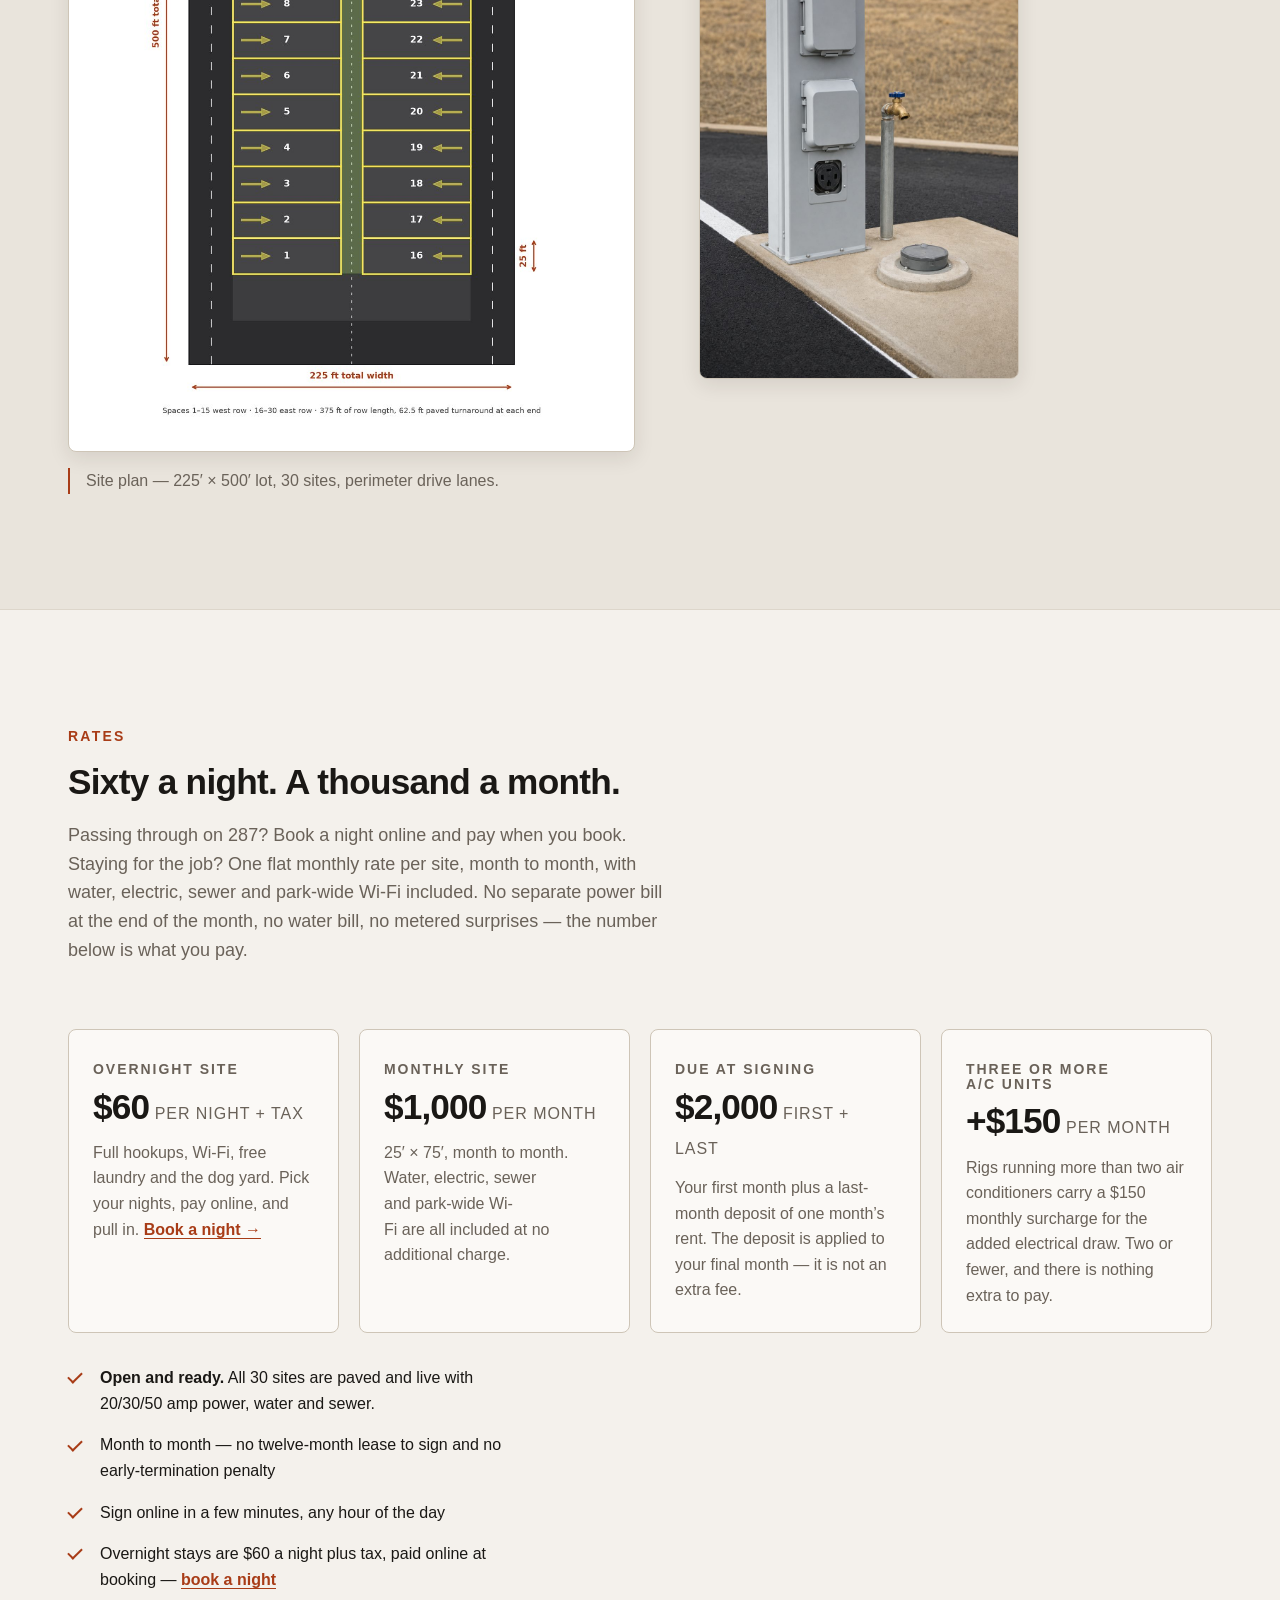
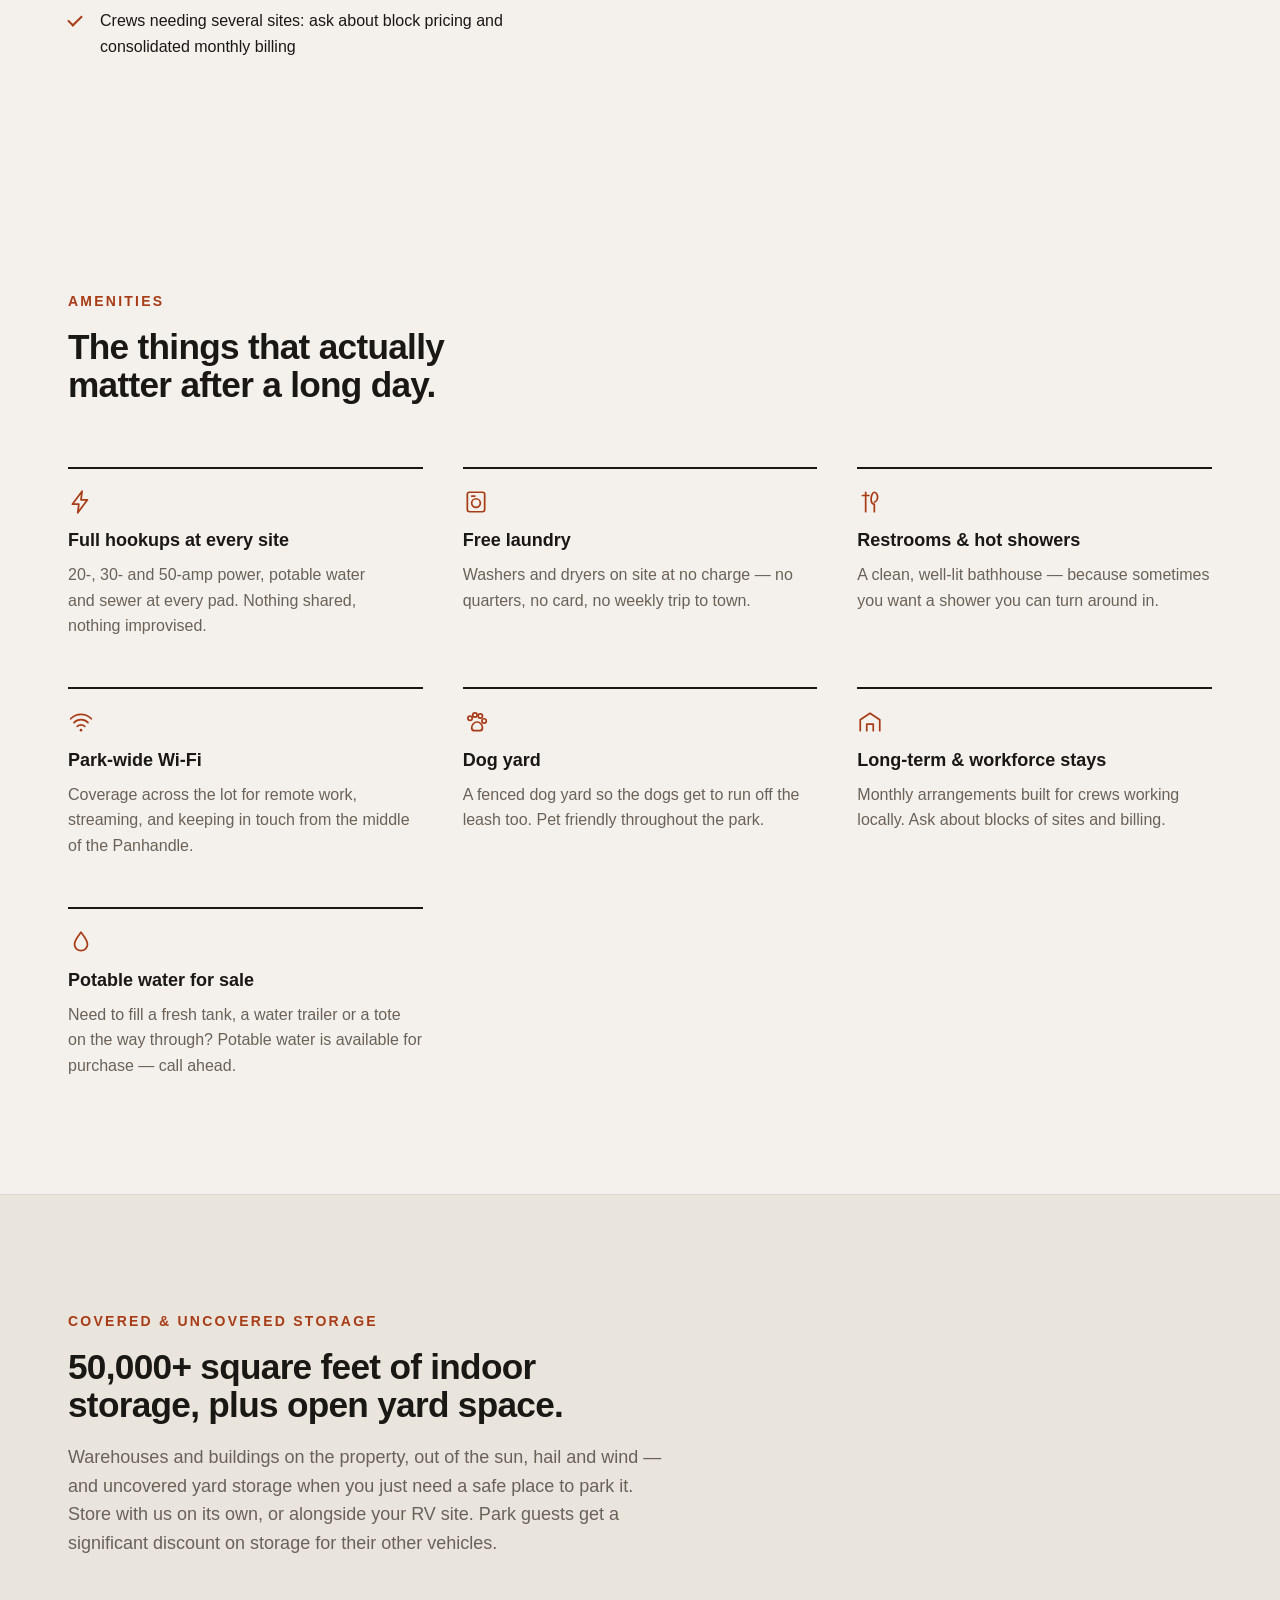
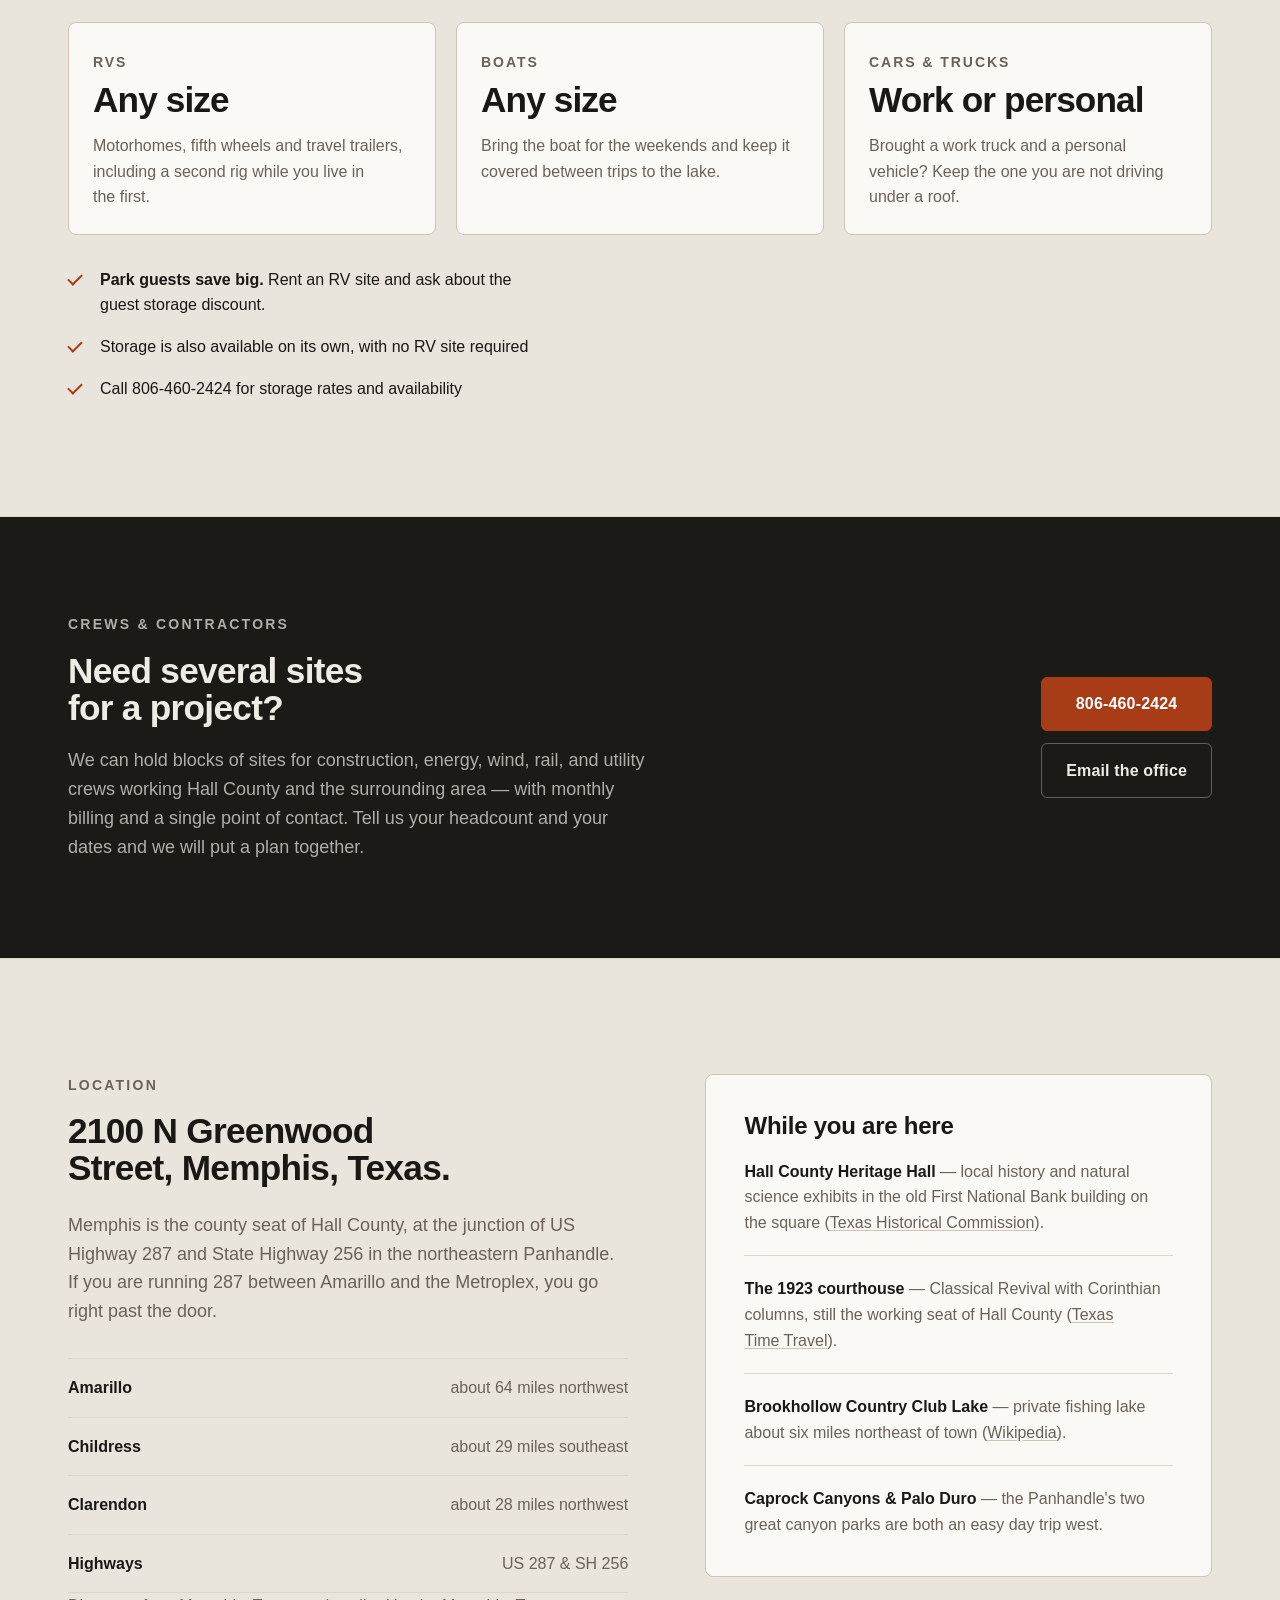
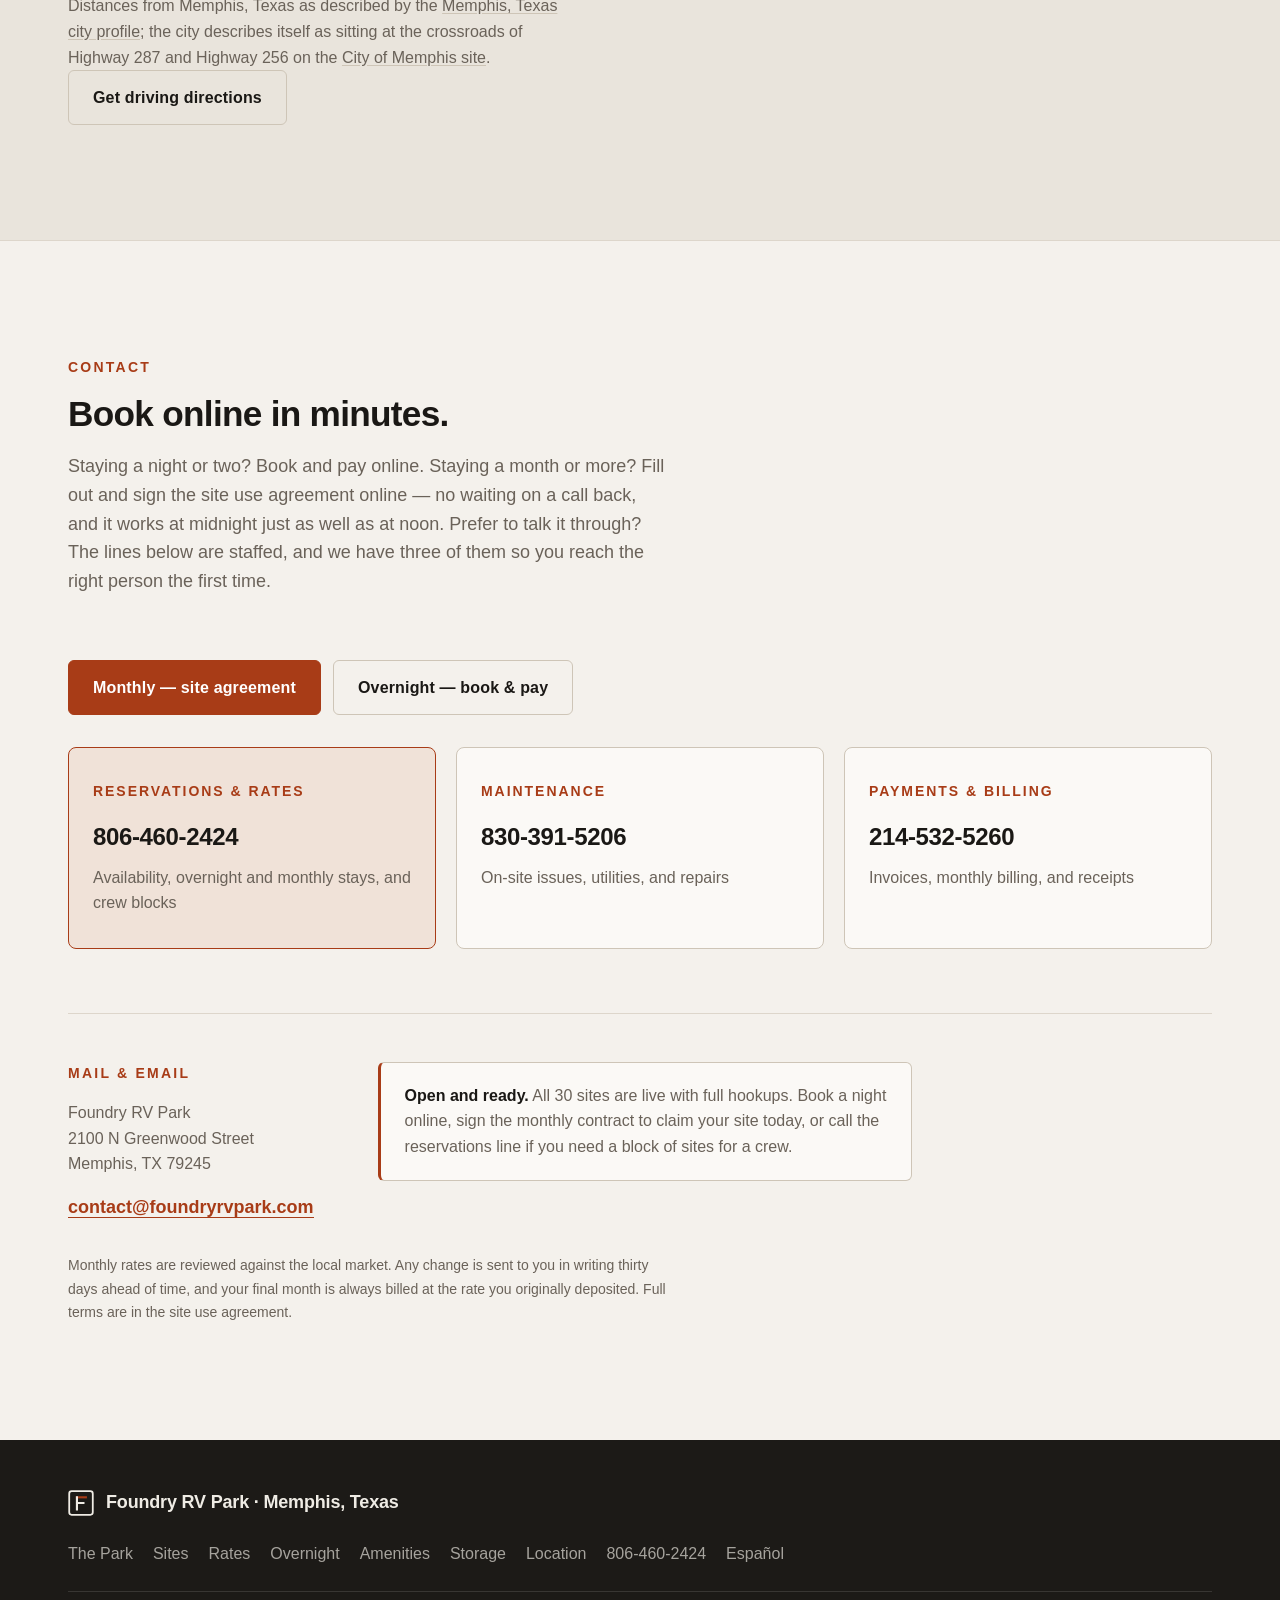
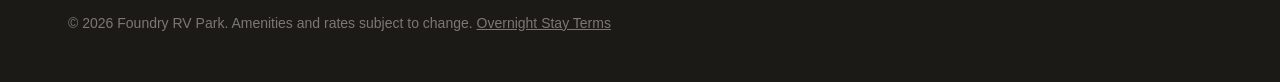
==== commit ad6693a5: "Open and ready: overnight $60 stays with pay-at-booking, new amenities, remove Oct 15 electric wordi" ====
--- a/index.html
+++ b/index.html
@@ -4,7 +4,7 @@
 <meta charset="utf-8" />
 <meta name="viewport" content="width=device-width, initial-scale=1" />
 <title>Foundry RV Park — Memphis, Texas | Full-Hookup Sites on US 287</title>
-<meta name="description" content="Foundry RV Park is a new 30-site full-hookup RV park at 2100 N Greenwood Street in Memphis, Texas, at the crossroads of US 287 and SH 256. Open now for water and sewer camping, with electric hookups on by October 15, 2026. Monthly sites are $1,000 with water, sewer and Wi-Fi included now, and electric included once it's on by October 15. Book and sign online, or call 806-460-2424." />
+<meta name="description" content="Foundry RV Park is a new 30-site full-hookup RV park at 2100 N Greenwood Street in Memphis, Texas, at the crossroads of US 287 and SH 256. Open and ready: 30 paved full-hookup sites with 20/30/50 amp power, water and sewer. Overnight stays $60 a night, paid when you book. Monthly sites $1,000 with all utilities and Wi-Fi included. Free laundry, dog yard, covered and uncovered storage. Call 806-460-2424." />
 <link rel="canonical" href="https://foundryrvpark.com/" />
 <link rel="alternate" hreflang="en" href="https://foundryrvpark.com/" />
 <link rel="alternate" hreflang="es" href="https://foundryrvpark.com/es/" />
@@ -12,7 +12,7 @@
 <meta property="og:type" content="website" />
 <meta property="og:url" content="https://foundryrvpark.com/" />
 <meta property="og:title" content="Foundry RV Park — Memphis, Texas" />
-<meta property="og:description" content="Open now for water and sewer camping; 30/50 amp electric on by October 15, 2026. 30 full-hookup sites on the Texas Panhandle plains. 25' x 75' sites, $1,000 a month with water, sewer and Wi-Fi included; electric included once it's on by October 15." />
+<meta property="og:description" content="Open and ready on US 287. 30 paved 25' x 75' full-hookup sites with 20/30/50 amp. Overnight $60 a night, book and pay online. Monthly $1,000 with utilities and Wi-Fi included. Free laundry and a dog yard." />
 <meta property="og:image" content="https://foundryrvpark.com/assets/hero.jpg" />
 <meta name="theme-color" content="#14130f" />
 <link rel="icon" href="data:image/svg+xml,%3Csvg xmlns='http://www.w3.org/2000/svg' viewBox='0 0 32 32'%3E%3Crect x='1.5' y='1.5' width='29' height='29' rx='3' fill='%2314130f'/%3E%3Cpath d='M11 9h11M11 9v15M11 16h8' stroke='%23e0703f' stroke-width='2.6' stroke-linecap='square' fill='none'/%3E%3C/svg%3E" />
@@ -24,12 +24,12 @@
   "@type": "Campground",
   "name": "Foundry RV Park",
   "url": "https://foundryrvpark.com/",
-  "description": "A new 30-site full-hookup RV park in Memphis, Texas, at the crossroads of US 287 and SH 256. Open now for water and sewer camping; electric hookups on by October 15, 2026. Monthly sites $1,000 with water, sewer and Wi-Fi included now, and electric included once it's on by October 15. Nightly and weekly stays quoted by phone.",
-  "priceRange": "$1,000 per month",
+  "description": "A new 30-site full-hookup RV park in Memphis, Texas, at the crossroads of US 287 and SH 256. Open and ready with 30 paved full-hookup sites and 20/30/50 amp power. Overnight stays $60 per night, paid online at booking. Monthly sites $1,000 with water, electric, sewer and Wi-Fi included. Free laundry, dog yard, covered and uncovered storage, and potable water for sale.",
+  "priceRange": "$60 per night; $1,000 per month",
   "makesOffer": {
     "@type": "Offer",
     "name": "Monthly full-hookup RV site",
-    "description": "25 ft by 75 ft full-hookup RV site, month to month, with water, sewer and Wi-Fi included now; electric included once hookups are on by October 15, 2026.",
+    "description": "25 ft by 75 ft full-hookup RV site, month to month, with water, electric, sewer and Wi-Fi included.",
     "availabilityStarts": "2026-09-24",
     "priceSpecification": {
       "@type": "UnitPriceSpecification",
@@ -37,6 +37,12 @@
       "priceCurrency": "USD",
       "unitCode": "MON"
     }
+  },
+  "offers": {
+    "@type": "Offer",
+    "name": "Overnight full-hookup RV site",
+    "url": "https://foundryrvpark.com/overnight/",
+    "priceSpecification": { "@type": "UnitPriceSpecification", "price": 60, "priceCurrency": "USD", "unitCode": "DAY" }
   },
   "image": "https://foundryrvpark.com/assets/hero.jpg",
   "email": "contact@foundryrvpark.com",
@@ -67,11 +73,14 @@
     "addressCountry": "US"
   },
   "amenityFeature": [
-    { "@type": "LocationFeatureSpecification", "name": "Water and sewer hookups (30/50 amp electric by October 15, 2026)", "value": true },
-    { "@type": "LocationFeatureSpecification", "name": "Laundry", "value": true },
+    { "@type": "LocationFeatureSpecification", "name": "Full hookups: water, sewer and 20/30/50 amp electric", "value": true },
+    { "@type": "LocationFeatureSpecification", "name": "Free laundry", "value": true },
+    { "@type": "LocationFeatureSpecification", "name": "Dog yard", "value": true },
+    { "@type": "LocationFeatureSpecification", "name": "Covered and uncovered storage", "value": true },
+    { "@type": "LocationFeatureSpecification", "name": "Potable water for sale", "value": true },
     { "@type": "LocationFeatureSpecification", "name": "Restrooms and showers", "value": true },
     { "@type": "LocationFeatureSpecification", "name": "Wi-Fi", "value": true },
-    { "@type": "LocationFeatureSpecification", "name": "Pet area", "value": true }
+    { "@type": "LocationFeatureSpecification", "name": "Dog yard and pet friendly", "value": true }
   ]
 }
 </script>
@@ -80,7 +89,8 @@
 <a class="skip" href="#main">Skip to content</a>
 
 <aside class="announce">
-  <p><strong>Open now</strong> for water &amp; sewer camping &mdash; electric hookups on by <strong>October 15</strong>.</p>
+  <p><strong>Open &amp; ready</strong> &mdash; all 30 sites live with 20/30/50 amp. Overnight stays <strong>$60/night</strong>, pay when you book.</p>
+  <a href="overnight/">Book a night</a>
   <a href="https://na4.docusign.net/Member/PowerFormSigning.aspx?PowerFormId=102dc6d5-dcdc-48c1-9114-8ed7002d5dbd&amp;env=na4&amp;acct=5a6d45d3-995d-4c4a-9f34-7e88ad826773&amp;v=2" target="_blank" rel="noopener">Book a site</a>
 </aside>
 
@@ -102,6 +112,7 @@
       <a href="#park">The Park</a>
       <a href="#sites">Sites</a>
       <a href="#rates">Rates</a>
+      <a href="overnight/">Overnight</a>
       <a href="#amenities">Amenities</a>
       <a href="#storage">Storage</a>
       <a href="#location">Location</a>
@@ -124,20 +135,21 @@
     <img class="hero__img" src="assets/hero.jpg" alt="Fresh asphalt RV sites with utility pedestals under a wide amber Texas Panhandle sunset" width="1800" height="1200" fetchpriority="high" />
     <div class="hero__scrim" aria-hidden="true"></div>
     <div class="hero__content">
-      <p class="badge"><span class="badge__dot" aria-hidden="true"></span>Open now · Electric on by October 15</p>
+      <p class="badge"><span class="badge__dot" aria-hidden="true"></span>Open &amp; ready · All 30 sites live</p>
       <h1>Room to pull in,<br />built to stay a while.</h1>
-      <p class="hero__lede">Foundry RV Park is a new 30-site, full-hookup park going in at 2100 N Greenwood Street — right where US 287 meets State Highway 256 in the Texas Panhandle. Wide concrete-and-asphalt sites, honest utilities, and a straight shot in off the highway.</p>
+      <p class="hero__lede">Foundry RV Park is a new 30-site, full-hookup park at 2100 N Greenwood Street — right where US 287 meets State Highway 256 in the Texas Panhandle. Wide concrete-and-asphalt sites, honest utilities, and a straight shot in off the highway.</p>
       <div class="hero__cta">
-        <a class="btn btn--primary" href="https://na4.docusign.net/Member/PowerFormSigning.aspx?PowerFormId=102dc6d5-dcdc-48c1-9114-8ed7002d5dbd&amp;env=na4&amp;acct=5a6d45d3-995d-4c4a-9f34-7e88ad826773&amp;v=2" target="_blank" rel="noopener">Book online &mdash; sign your contract</a>
+        <a class="btn btn--primary" href="https://na4.docusign.net/Member/PowerFormSigning.aspx?PowerFormId=102dc6d5-dcdc-48c1-9114-8ed7002d5dbd&amp;env=na4&amp;acct=5a6d45d3-995d-4c4a-9f34-7e88ad826773&amp;v=2" target="_blank" rel="noopener">Monthly &mdash; sign your contract</a>
+        <a class="btn btn--ghost" href="overnight/">Overnight &mdash; $60 a night</a>
         <a class="btn btn--ghost" href="tel:+18064602424">Or call 806-460-2424</a>
       </div>
-      <p class="hero__hint">Booking online is the fastest way in &mdash; fill out and sign the site use agreement from your phone in a few minutes, any hour of the day.</p>
+      <p class="hero__hint">Book online any hour of the day: overnight guests pay at booking and pull in, and monthly guests sign the site use agreement from their phone in a few minutes.</p>
     </div>
     <ul class="facts" role="list">
       <li><strong>30</strong><span>full-hookup sites</span></li>
       <li><strong>25&prime; &times; 75&prime;</strong><span>every site, no exceptions</span></li>
-      <li><strong>30 / 50 amp</strong><span>power, water, sewer</span></li>
-      <li><strong>$1,000</strong><span>per month, one flat rate</span></li>
+      <li><strong>20 / 30 / 50 amp</strong><span>power, water, sewer</span></li>
+      <li><strong>$60 / $1,000</strong><span>per night / per month</span></li>
     </ul>
   </section>
 
@@ -148,12 +160,12 @@
         <p class="eyebrow">The Park</p>
         <h2>Built for working crews and long-haul travelers alike.</h2>
         <p>Memphis sits at the crossroads of US Highway 287 and State Highway 256, the county seat of Hall County and one of the last real stops between Amarillo and Wichita Falls. It is a town of brick-paved streets, a 1923 classical-revival courthouse on the square, and a whole lot of open sky.</p>
-        <p>Foundry is being built for the way people actually travel through here — energy and construction crews on multi-month assignments, snowbirds running 287, and families who would rather not fight a tight, tree-choked lot after 400 miles of driving. Every site is the same generous size, every site is full hookup, and the drive lanes are wide enough that you will not be backing into anybody's awning.</p>
+        <p>Foundry is built for the way people actually travel through here — energy and construction crews on multi-month assignments, snowbirds running 287, and families who would rather not fight a tight, tree-choked lot after 400 miles of driving. Every site is the same generous size, every site is full hookup, and the drive lanes are wide enough that you will not be backing into anybody's awning.</p>
         <ul class="checks" role="list">
           <li>Level, all-weather asphalt throughout — no gravel dust, no mud</li>
           <li>Perimeter drive lanes so you enter and exit without a three-point turn</li>
           <li>Big-rig friendly: 40&prime;+ coaches with a towed car fit inside the site</li>
-          <li>Monthly sites at $1,000 with water, sewer and Wi-Fi included now, and electric included once it's on by October 15</li>
+          <li>Overnight at $60 a night, or monthly at $1,000 with water, electric, sewer and Wi-Fi included</li>
         </ul>
       </div>
       <figure class="col-media">
@@ -180,8 +192,8 @@
         </article>
         <article class="card">
           <h3>Power &amp; utilities</h3>
-          <p class="card__big">30 / 50<span>amp</span></p>
-          <p>Metered pedestal at every site with 30-amp and 50-amp service (energized by October 15), potable water, and a sewer connection at the pad. No sharing, no adapters hunting.</p>
+          <p class="card__big">20 / 30 / 50<span>amp</span></p>
+          <p>Pedestal at every site with 20-, 30- and 50-amp service, all live now, plus potable water and a sewer connection at the pad. No sharing, no adapters hunting.</p>
         </article>
         <article class="card">
           <h3>Access</h3>
@@ -193,7 +205,7 @@
       <div class="grid-2 grid-2--tight plan-block">
         <figure class="col-media col-media--plan">
           <img src="assets/siteplan.jpg" alt="Overhead site plan of Foundry RV Park showing a 225 by 500 foot lot with 15 numbered sites on each side of a central spine and drive lanes along both outside edges" width="1000" height="1778" loading="lazy" />
-          <figcaption>Preliminary site plan — 225&prime; &times; 500&prime; lot, 30 sites, perimeter drive lanes. Layout subject to final engineering.</figcaption>
+          <figcaption>Site plan &mdash; 225&prime; &times; 500&prime; lot, 30 sites, perimeter drive lanes.</figcaption>
         </figure>
         <div class="col-text">
           <h3 class="h-sub">How the lot works</h3>
@@ -218,15 +230,20 @@
     <div class="wrap">
       <header class="section-head">
         <p class="eyebrow">Rates</p>
-        <h2>A thousand a month, one flat rate.</h2>
-        <p class="section-head__lede">One flat monthly rate per site, month to month. Water, sewer and park-wide Wi-Fi are included now, and electric is included in the same rate once hookups are on by October 15. No separate power bill at the end of the month, no water bill, no metered surprises &mdash; the number below is what you pay.</p>
+        <h2>Sixty a night. A thousand a month.</h2>
+        <p class="section-head__lede">Passing through on 287? Book a night online and pay when you book. Staying for the job? One flat monthly rate per site, month to month, with water, electric, sewer and park-wide Wi-Fi included. No separate power bill at the end of the month, no water bill, no metered surprises &mdash; the number below is what you pay.</p>
       </header>
 
       <div class="cards">
+        <article class="card">
+          <h3>Overnight site</h3>
+          <p class="card__big">$60<span>per night + tax</span></p>
+          <p>Full hookups, Wi-Fi, free laundry and the dog yard. Pick your nights, pay online, and pull in. <a class="link-strong" href="overnight/">Book a night &rarr;</a></p>
+        </article>
         <article class="card">
           <h3>Monthly site</h3>
           <p class="card__big">$1,000<span>per month</span></p>
-          <p>25&prime; &times; 75&prime;, month to month. Water, sewer and park-wide Wi-Fi are included now; electric is included at no additional charge once it's on by October 15.</p>
+          <p>25&prime; &times; 75&prime;, month to month. Water, electric, sewer and park-wide Wi-Fi are all included at no additional charge.</p>
         </article>
         <article class="card">
           <h3>Due at signing</h3>
@@ -241,10 +258,10 @@
       </div>
 
       <ul class="checks" role="list">
-        <li><strong>Open now for water and sewer camping.</strong> Electric hookups are being energized and will be on by October 15 &mdash; generators are welcome until then.</li>
+        <li><strong>Open and ready.</strong> All 30 sites are paved and live with 20/30/50 amp power, water and sewer.</li>
         <li>Month to month &mdash; no twelve-month lease to sign and no early-termination penalty</li>
         <li>Sign online in a few minutes, any hour of the day</li>
-        <li>Nightly and weekly stays are quoted by phone &mdash; call 806-460-2424</li>
+        <li>Overnight stays are $60 a night plus tax, paid online at booking &mdash; <a class="link-strong" href="overnight/">book a night</a></li>
         <li>Crews needing several sites: ask about block pricing and consolidated monthly billing</li>
       </ul>
     </div>
@@ -261,12 +278,12 @@
         <li>
           <svg viewBox="0 0 24 24" fill="none" stroke="currentColor" stroke-width="1.6" aria-hidden="true"><path d="M13 2 4 14h6l-1 8 9-12h-6l1-8Z"/></svg>
           <h3>Full hookups at every site</h3>
-          <p>Potable water and sewer at the pad now; 30-amp and 50-amp power on by October 15. Nothing shared, nothing improvised.</p>
+          <p>20-, 30- and 50-amp power, potable water and sewer at every pad. Nothing shared, nothing improvised.</p>
         </li>
         <li>
           <svg viewBox="0 0 24 24" fill="none" stroke="currentColor" stroke-width="1.6" aria-hidden="true"><rect x="4" y="3" width="16" height="18" rx="2"/><circle cx="12" cy="13" r="4"/><path d="M8 6.5h3"/></svg>
-          <h3>Laundry on site</h3>
-          <p>Washers and dryers in the service building so a month-long stay does not mean a weekly trip to town.</p>
+          <h3>Free laundry</h3>
+          <p>Washers and dryers on site at no charge &mdash; no quarters, no card, no weekly trip to town.</p>
         </li>
         <li>
           <svg viewBox="0 0 24 24" fill="none" stroke="currentColor" stroke-width="1.6" aria-hidden="true"><path d="M8 3v7M5 6h6M8 10v11"/><path d="M16 21v-7c-1.7 0-3-1.6-3-4.5S14.3 3 16 3s3 2.6 3 4.5-1.3 4.5-3 4.5"/></svg>
@@ -280,13 +297,18 @@
         </li>
         <li>
           <svg viewBox="0 0 24 24" fill="none" stroke="currentColor" stroke-width="1.6" aria-hidden="true"><circle cx="6.5" cy="8.5" r="2"/><circle cx="11" cy="5.5" r="2"/><circle cx="16" cy="6.5" r="2"/><circle cx="19.5" cy="11" r="2"/><path d="M13 12c-2.6 0-5 2.6-5 5.2 0 1.7 1.2 2.8 2.8 2.8h4.4c1.6 0 2.8-1.1 2.8-2.8C18 14.6 15.6 12 13 12Z"/></svg>
-          <h3>Pet area</h3>
-          <p>A fenced run so the dogs get to stretch out too. Pet friendly throughout the park.</p>
+          <h3>Dog yard</h3>
+          <p>A fenced dog yard so the dogs get to run off the leash too. Pet friendly throughout the park.</p>
         </li>
         <li>
           <svg viewBox="0 0 24 24" fill="none" stroke="currentColor" stroke-width="1.6" aria-hidden="true"><path d="M3 20V10l9-6 9 6v10"/><path d="M9 20v-6h6v6"/></svg>
           <h3>Long-term &amp; workforce stays</h3>
           <p>Monthly arrangements built for crews working locally. Ask about blocks of sites and billing.</p>
+        </li>
+        <li>
+          <svg viewBox="0 0 24 24" fill="none" stroke="currentColor" stroke-width="1.6" aria-hidden="true"><path d="M12 3c3 4 6 7.5 6 11a6 6 0 0 1-12 0c0-3.5 3-7 6-11Z"/></svg>
+          <h3>Potable water for sale</h3>
+          <p>Need to fill a fresh tank, a water trailer or a tote on the way through? Potable water is available for purchase &mdash; call ahead.</p>
         </li>
       </ul>
     </div>
@@ -296,9 +318,9 @@
   <section class="section section--offset" id="storage">
     <div class="wrap">
       <header class="section-head">
-        <p class="eyebrow">Covered Storage</p>
-        <h2>50,000+ square feet of indoor storage.</h2>
-        <p class="section-head__lede">Warehouses and buildings on the property, out of the sun, hail and wind. Store with us on its own, or alongside your RV site. Park guests get a significant discount on storage for their other vehicles.</p>
+        <p class="eyebrow">Covered &amp; Uncovered Storage</p>
+        <h2>50,000+ square feet of indoor storage, plus open yard space.</h2>
+        <p class="section-head__lede">Warehouses and buildings on the property, out of the sun, hail and wind &mdash; and uncovered yard storage when you just need a safe place to park it. Store with us on its own, or alongside your RV site. Park guests get a significant discount on storage for their other vehicles.</p>
       </header>
 
       <div class="cards">
@@ -379,18 +401,19 @@
       <header class="section-head">
         <p class="eyebrow">Contact</p>
         <h2>Book online in minutes.</h2>
-        <p class="section-head__lede">The quickest way to get a site is to fill out and sign the site use agreement online — no waiting on a call back, and it works at midnight just as well as at noon. Prefer to talk it through? The lines below are staffed, and we have three of them so you reach the right person the first time.</p>
+        <p class="section-head__lede">Staying a night or two? Book and pay online. Staying a month or more? Fill out and sign the site use agreement online — no waiting on a call back, and it works at midnight just as well as at noon. Prefer to talk it through? The lines below are staffed, and we have three of them so you reach the right person the first time.</p>
       </header>
 
       <p class="contact-cta">
-        <a class="btn btn--primary" href="https://na4.docusign.net/Member/PowerFormSigning.aspx?PowerFormId=102dc6d5-dcdc-48c1-9114-8ed7002d5dbd&amp;env=na4&amp;acct=5a6d45d3-995d-4c4a-9f34-7e88ad826773&amp;v=2" target="_blank" rel="noopener">Book online &mdash; site agreement</a>
+        <a class="btn btn--primary" href="https://na4.docusign.net/Member/PowerFormSigning.aspx?PowerFormId=102dc6d5-dcdc-48c1-9114-8ed7002d5dbd&amp;env=na4&amp;acct=5a6d45d3-995d-4c4a-9f34-7e88ad826773&amp;v=2" target="_blank" rel="noopener">Monthly &mdash; site agreement</a>
+        <a class="btn btn--outline" href="overnight/">Overnight &mdash; book &amp; pay</a>
       </p>
 
       <div class="contact-grid">
         <a class="ccard ccard--primary" href="tel:+18064602424">
           <p class="ccard__label">Reservations &amp; rates</p>
           <p class="ccard__num">806-460-2424</p>
-          <p class="ccard__note">Availability, nightly and weekly quotes, and crew blocks</p>
+          <p class="ccard__note">Availability, overnight and monthly stays, and crew blocks</p>
         </a>
         <a class="ccard" href="tel:+18303915206">
           <p class="ccard__label">Maintenance</p>
@@ -414,7 +437,7 @@
           </address>
           <p><a class="link-strong" href="mailto:contact@foundryrvpark.com">contact@foundryrvpark.com</a></p>
         </div>
-        <p class="notice"><strong>Open now for water and sewer camping.</strong> Electric hookups will be on by October 15, 2026, and generators are welcome until then. Sign the contract online to claim your site today, or call the reservations line if you need a block of sites for a crew.</p>
+        <p class="notice"><strong>Open and ready.</strong> All 30 sites are live with full hookups. Book a night online, sign the monthly contract to claim your site today, or call the reservations line if you need a block of sites for a crew.</p>
       </div>
 
       <p class="fineprint">Monthly rates are reviewed against the local market. Any change is sent to you in writing thirty days ahead of time, and your final month is always billed at the rate you originally deposited. Full terms are in the site use agreement.</p>
@@ -436,13 +459,14 @@
       <a href="#park">The Park</a>
       <a href="#sites">Sites</a>
       <a href="#rates">Rates</a>
+      <a href="overnight/">Overnight</a>
       <a href="#amenities">Amenities</a>
       <a href="#storage">Storage</a>
       <a href="#location">Location</a>
       <a href="tel:+18064602424">806-460-2424</a>
       <a href="es/" hreflang="es" lang="es">Espa&ntilde;ol</a>
     </nav>
-    <p class="footer__legal">&copy; <span id="yr">2026</span> Foundry RV Park. Site plan and amenities shown are preliminary and subject to change.</p>
+    <p class="footer__legal">&copy; <span id="yr">2026</span> Foundry RV Park. Amenities and rates subject to change. <a href="overnight/terms/">Overnight Stay Terms</a></p>
   </div>
 </footer>
 
--- a/style.css
+++ b/style.css
@@ -300,7 +300,7 @@
   text-shadow: 0 1px 10px rgba(0, 0, 0, 0.45);
 }
 .hero__hint-note { display: block; margin-top: 0.4em; color: rgba(255, 255, 255, 0.62); }
-.contact-cta { margin: 0 0 var(--space-8); }
+.contact-cta { margin: 0 0 var(--space-8); display: flex; flex-wrap: wrap; gap: var(--space-3); }
 
 .badge {
   display: inline-flex; align-items: center; gap: var(--space-2);
@@ -523,3 +523,37 @@
 @media (max-width: 620px) {
   .btn { white-space: normal; text-align: center; max-width: 100%; }
 }
+
+/* ── Overnight booking ─────────────────────────────────────── */
+.h-page { font-size: var(--text-2xl); font-weight: 900; letter-spacing: -0.02em; margin-bottom: var(--space-2); max-width: 22ch; }
+.overnight { align-items: start; }
+.bookbox {
+  position: sticky; top: 6rem;
+  background: var(--color-surface-2); border: 1px solid var(--color-border);
+  border-radius: var(--radius-lg); box-shadow: var(--shadow-md);
+  padding: clamp(var(--space-6), 3vw, var(--space-10));
+  display: grid; gap: var(--space-5);
+}
+.bookbox .h-sub { margin: 0; }
+.field { display: grid; gap: var(--space-2); }
+.field__label { font-size: var(--text-sm); font-weight: 700; }
+.field__input {
+  font: inherit; font-size: var(--text-base); color: var(--color-text);
+  background: var(--color-surface); border: 1px solid var(--color-border);
+  border-radius: var(--radius-md); padding: 0.8em 0.9em; width: 100%;
+}
+.field__input:focus-visible { outline: 2px solid var(--color-primary); outline-offset: 2px; }
+.bookbox__total { font-size: var(--text-sm); color: var(--color-text-muted); }
+.bookbox__total strong { font-family: var(--font-display); font-size: var(--text-xl); color: var(--color-text); margin-left: 0.2em; }
+.agree { display: flex; gap: var(--space-3); align-items: flex-start; font-size: var(--text-sm); line-height: 1.5; cursor: pointer; }
+.agree input { width: 1.25rem; height: 1.25rem; margin-top: 0.1em; flex: none; accent-color: var(--color-primary); }
+.bookbox__pay { width: 100%; justify-content: center; }
+.bookbox__pay:disabled { opacity: 0.45; cursor: not-allowed; }
+.bookbox__note a { color: var(--color-text-muted); text-decoration: underline; }
+@media (max-width: 900px) { .bookbox { position: static; } }
+
+.terms { max-width: 72ch; }
+.terms__intro { margin: var(--space-6) 0 var(--space-8); }
+.terms__sec { border-top: 1px solid var(--color-divider); padding-top: var(--space-6); margin-top: var(--space-6); }
+.terms__sec h2 { font-size: var(--text-lg); margin-bottom: var(--space-3); }
+.terms__sec p { color: var(--color-text-muted); margin-bottom: var(--space-3); }
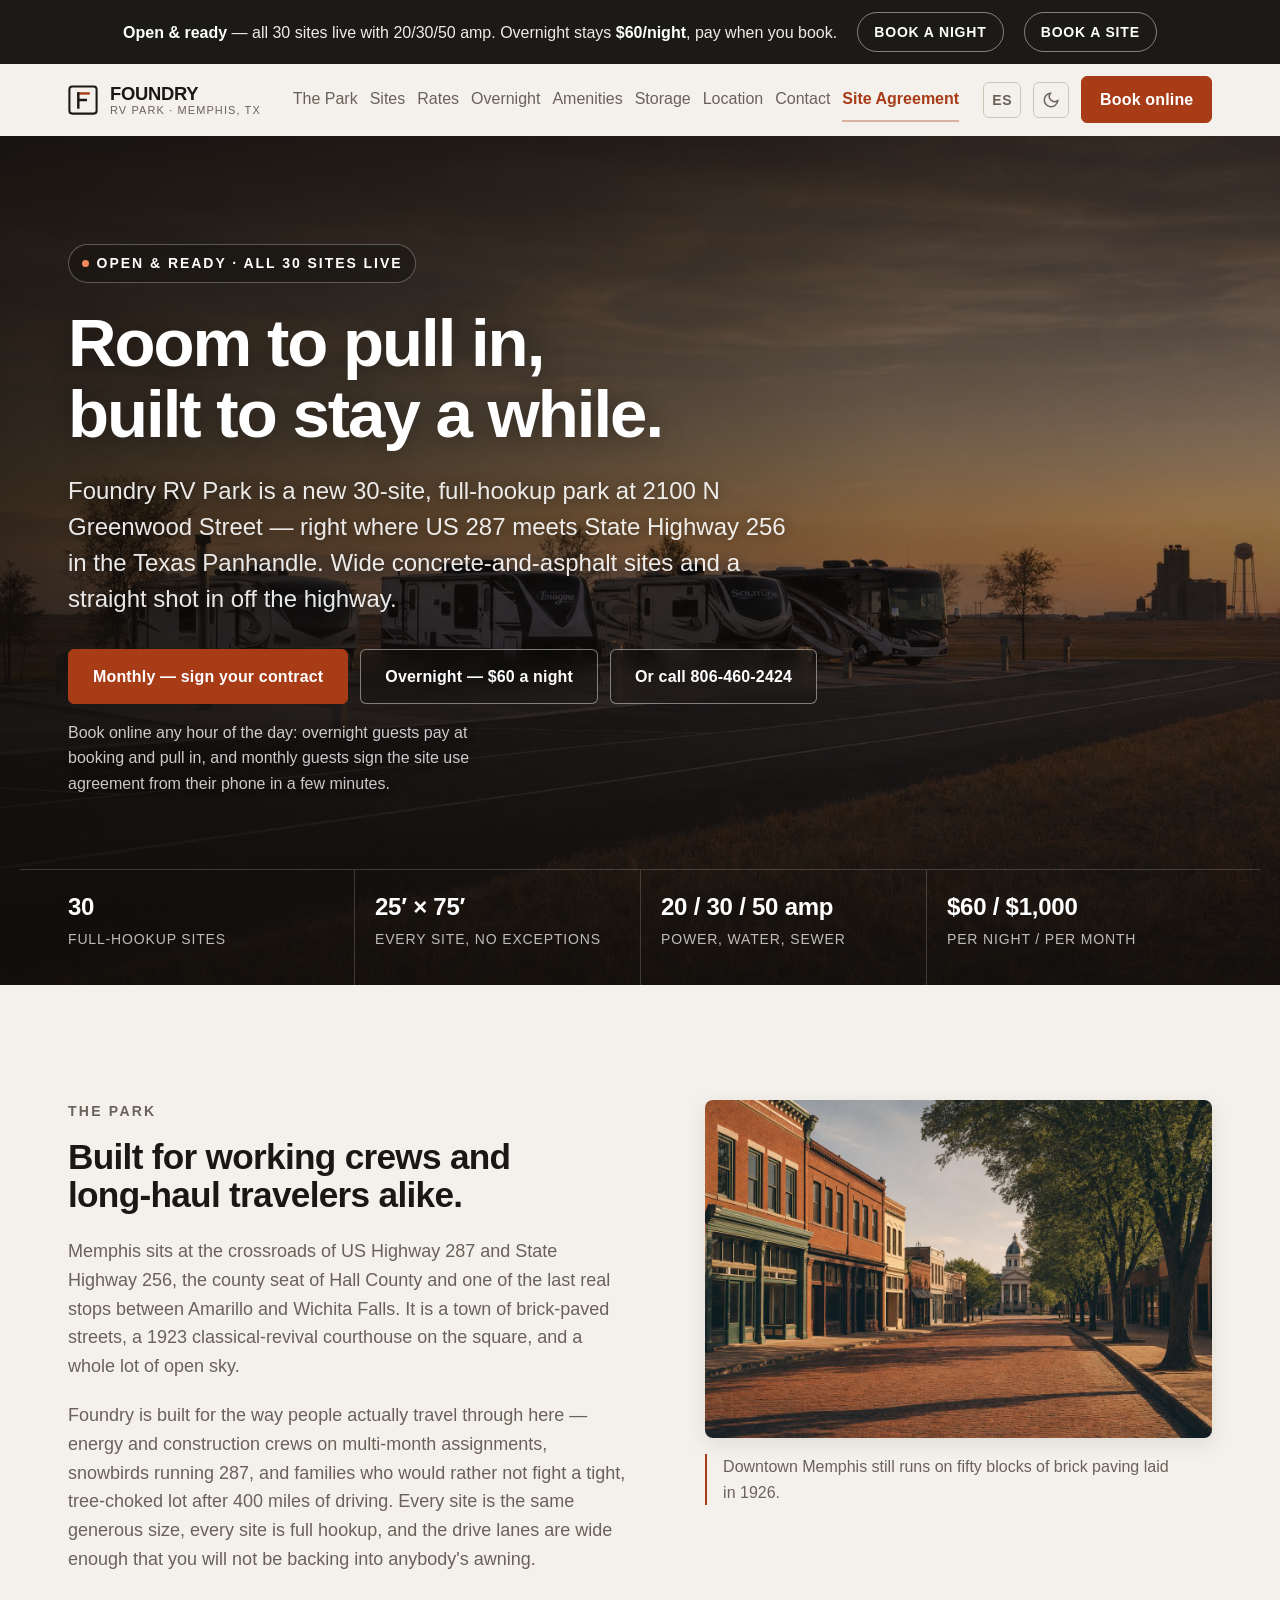
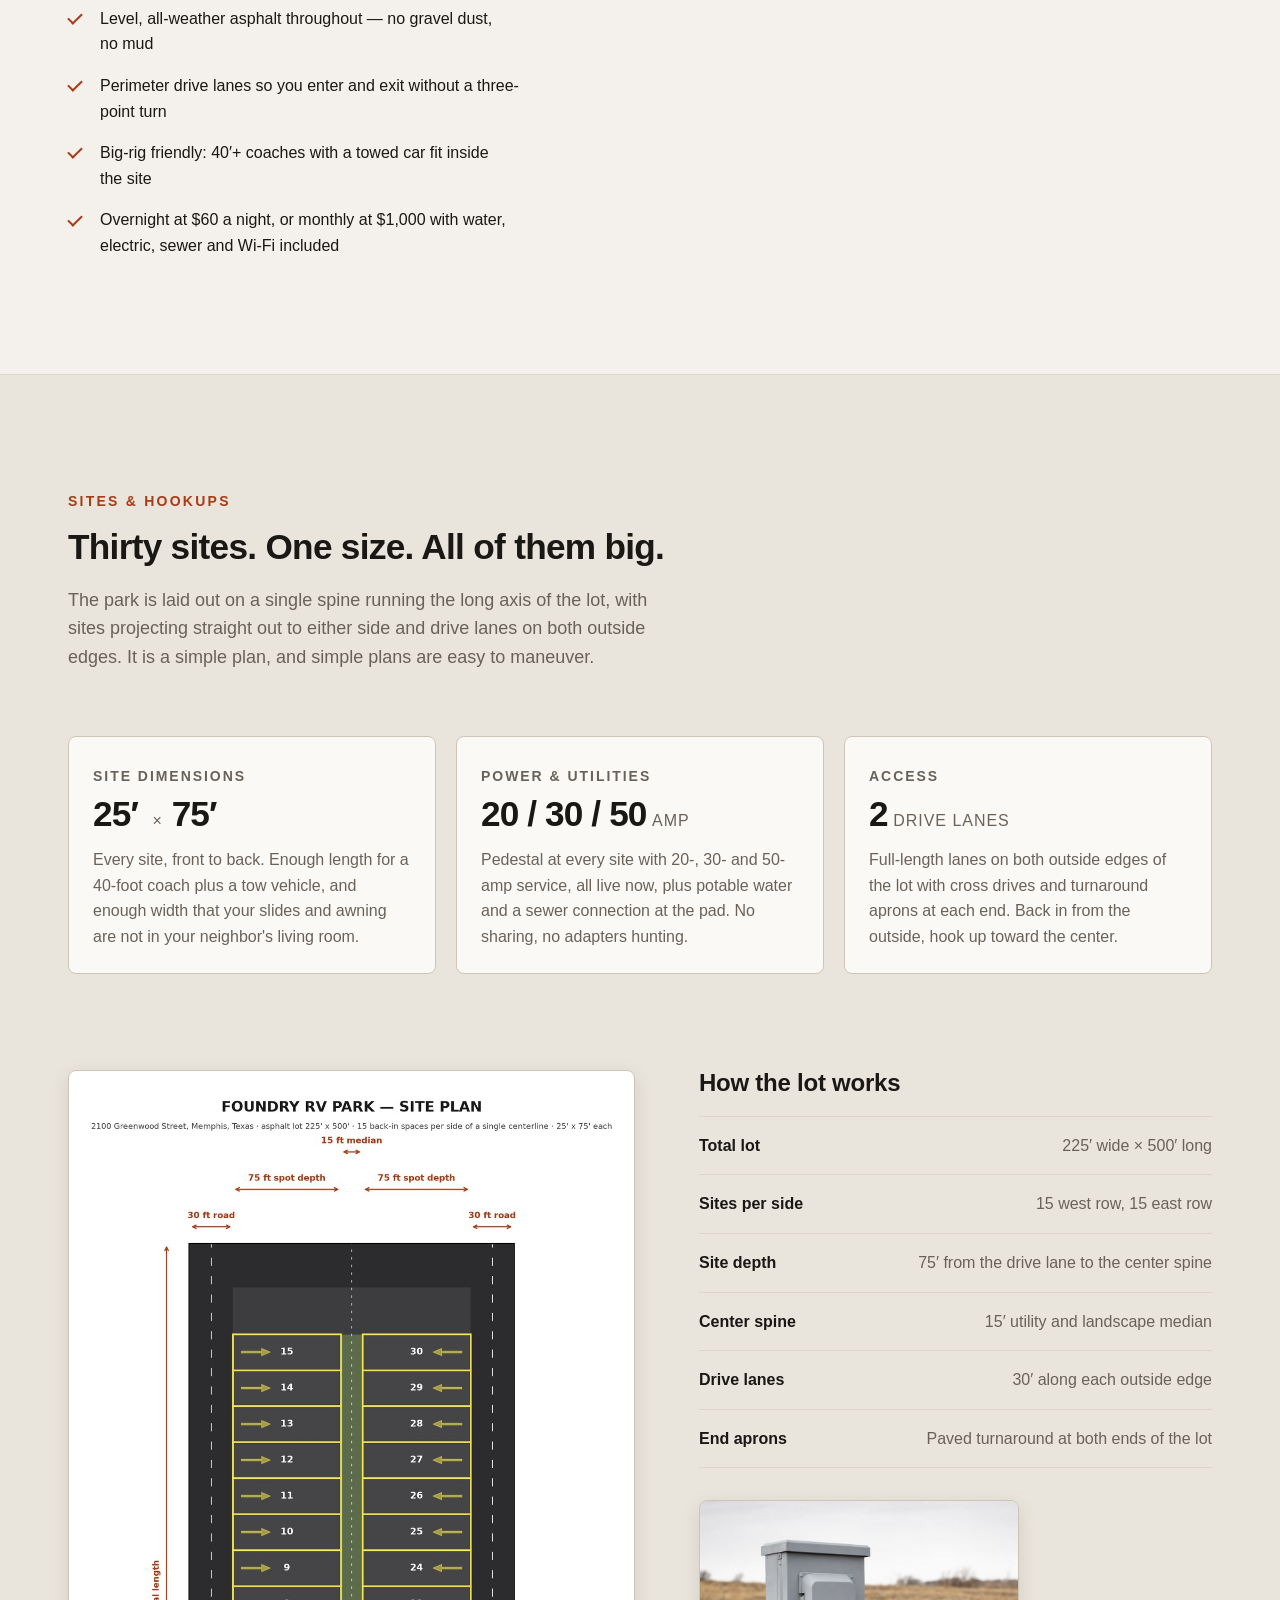
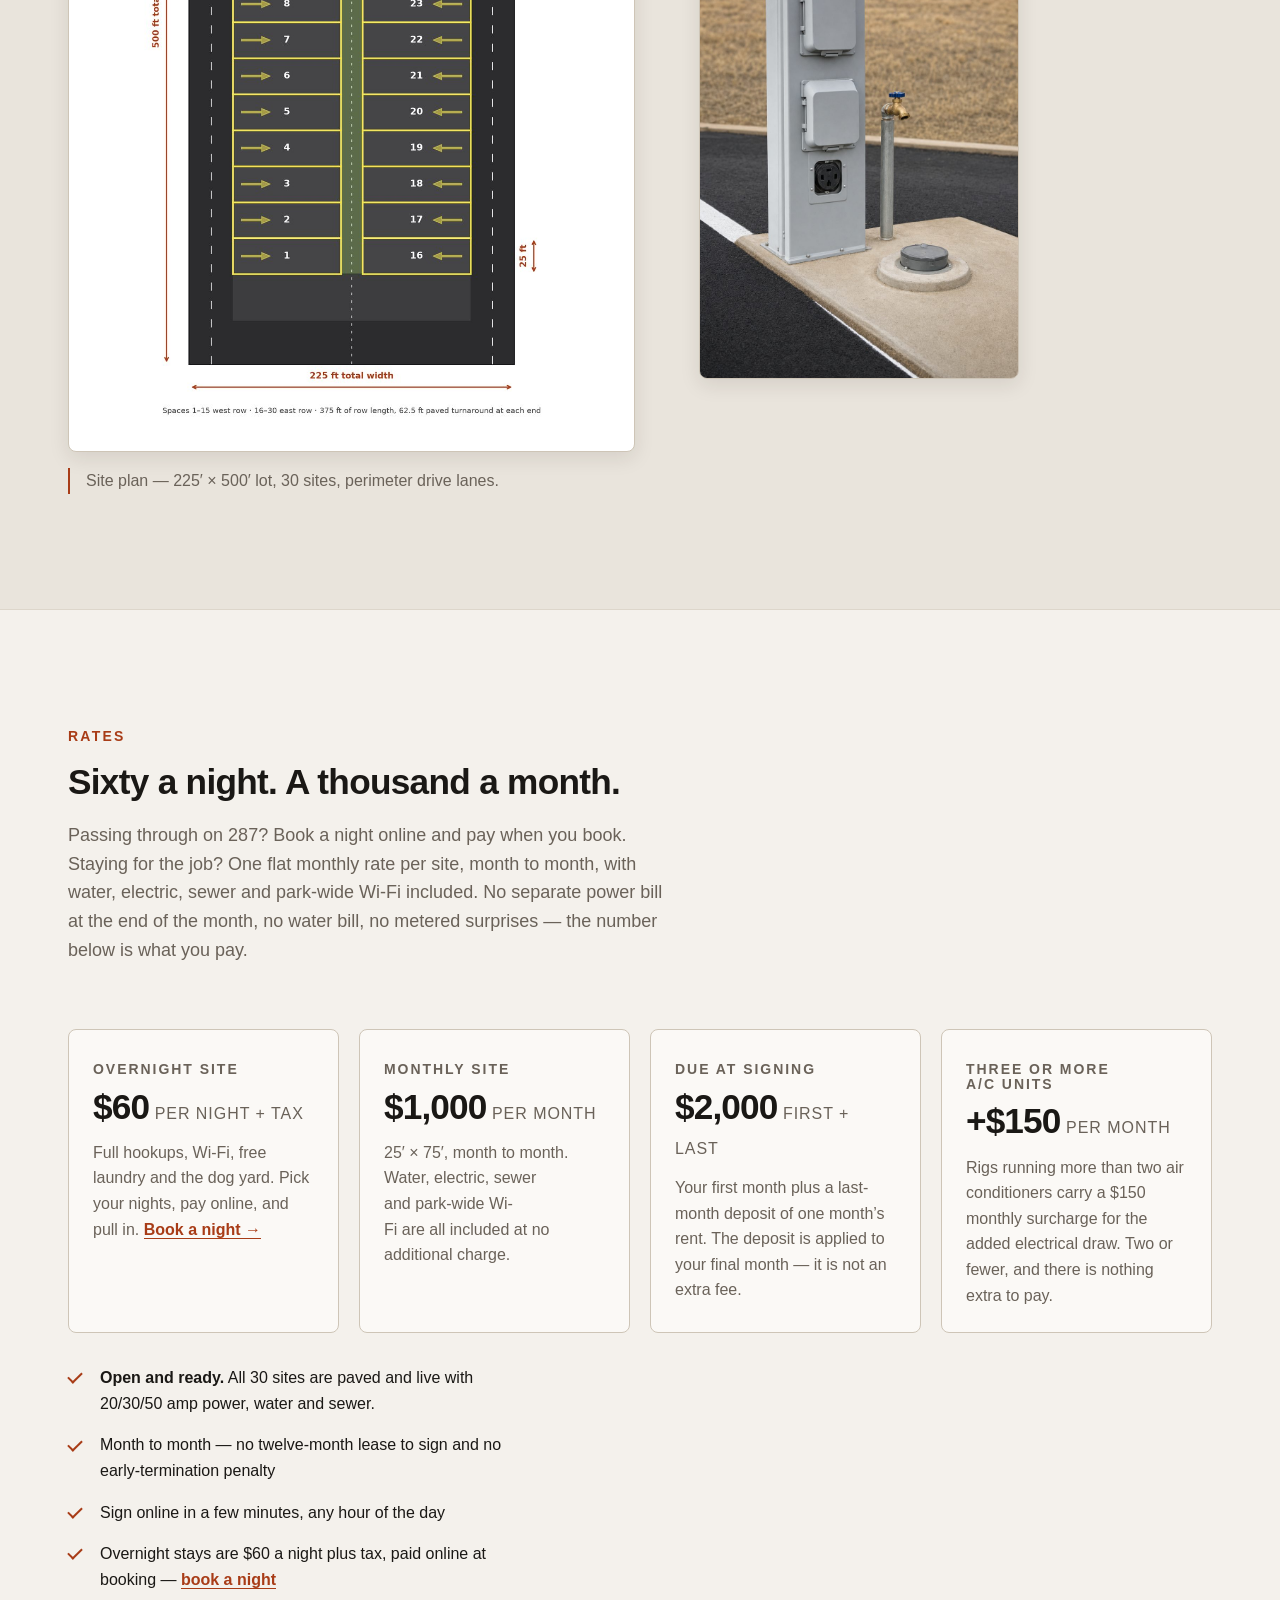
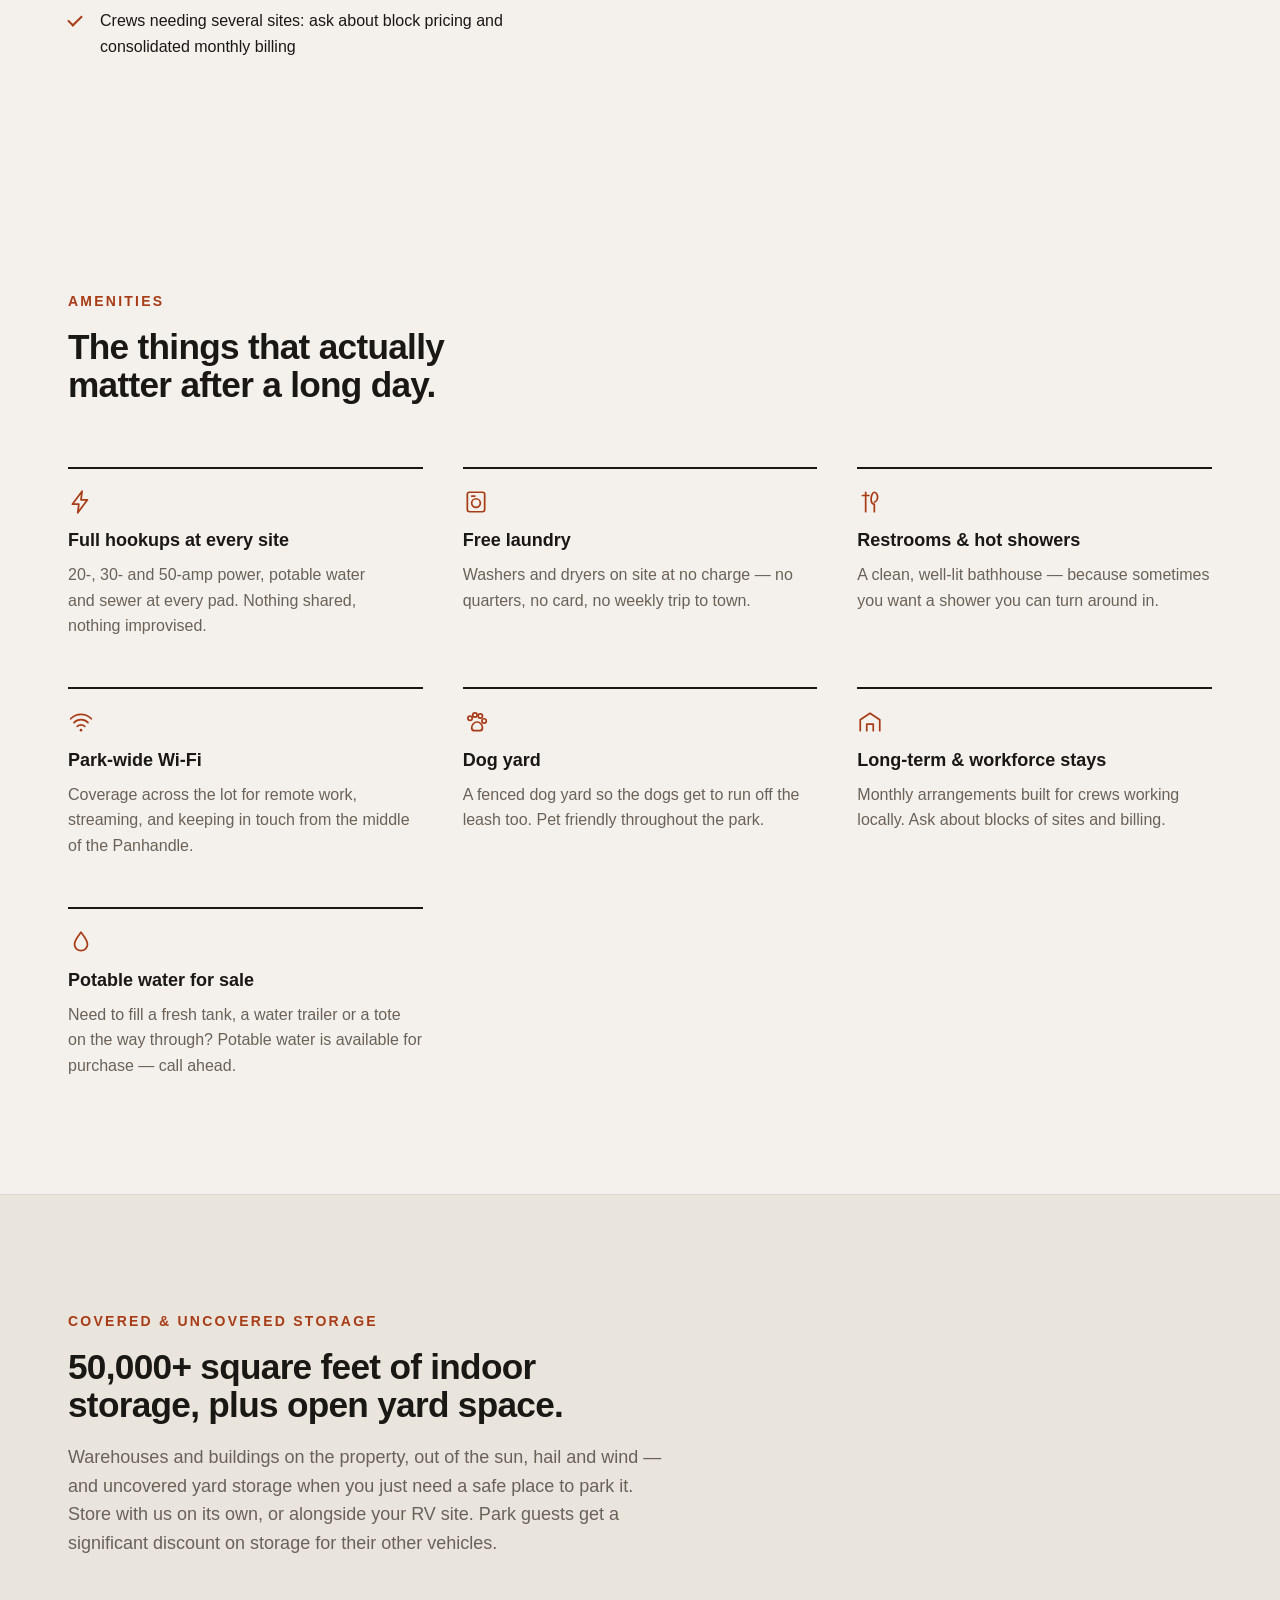
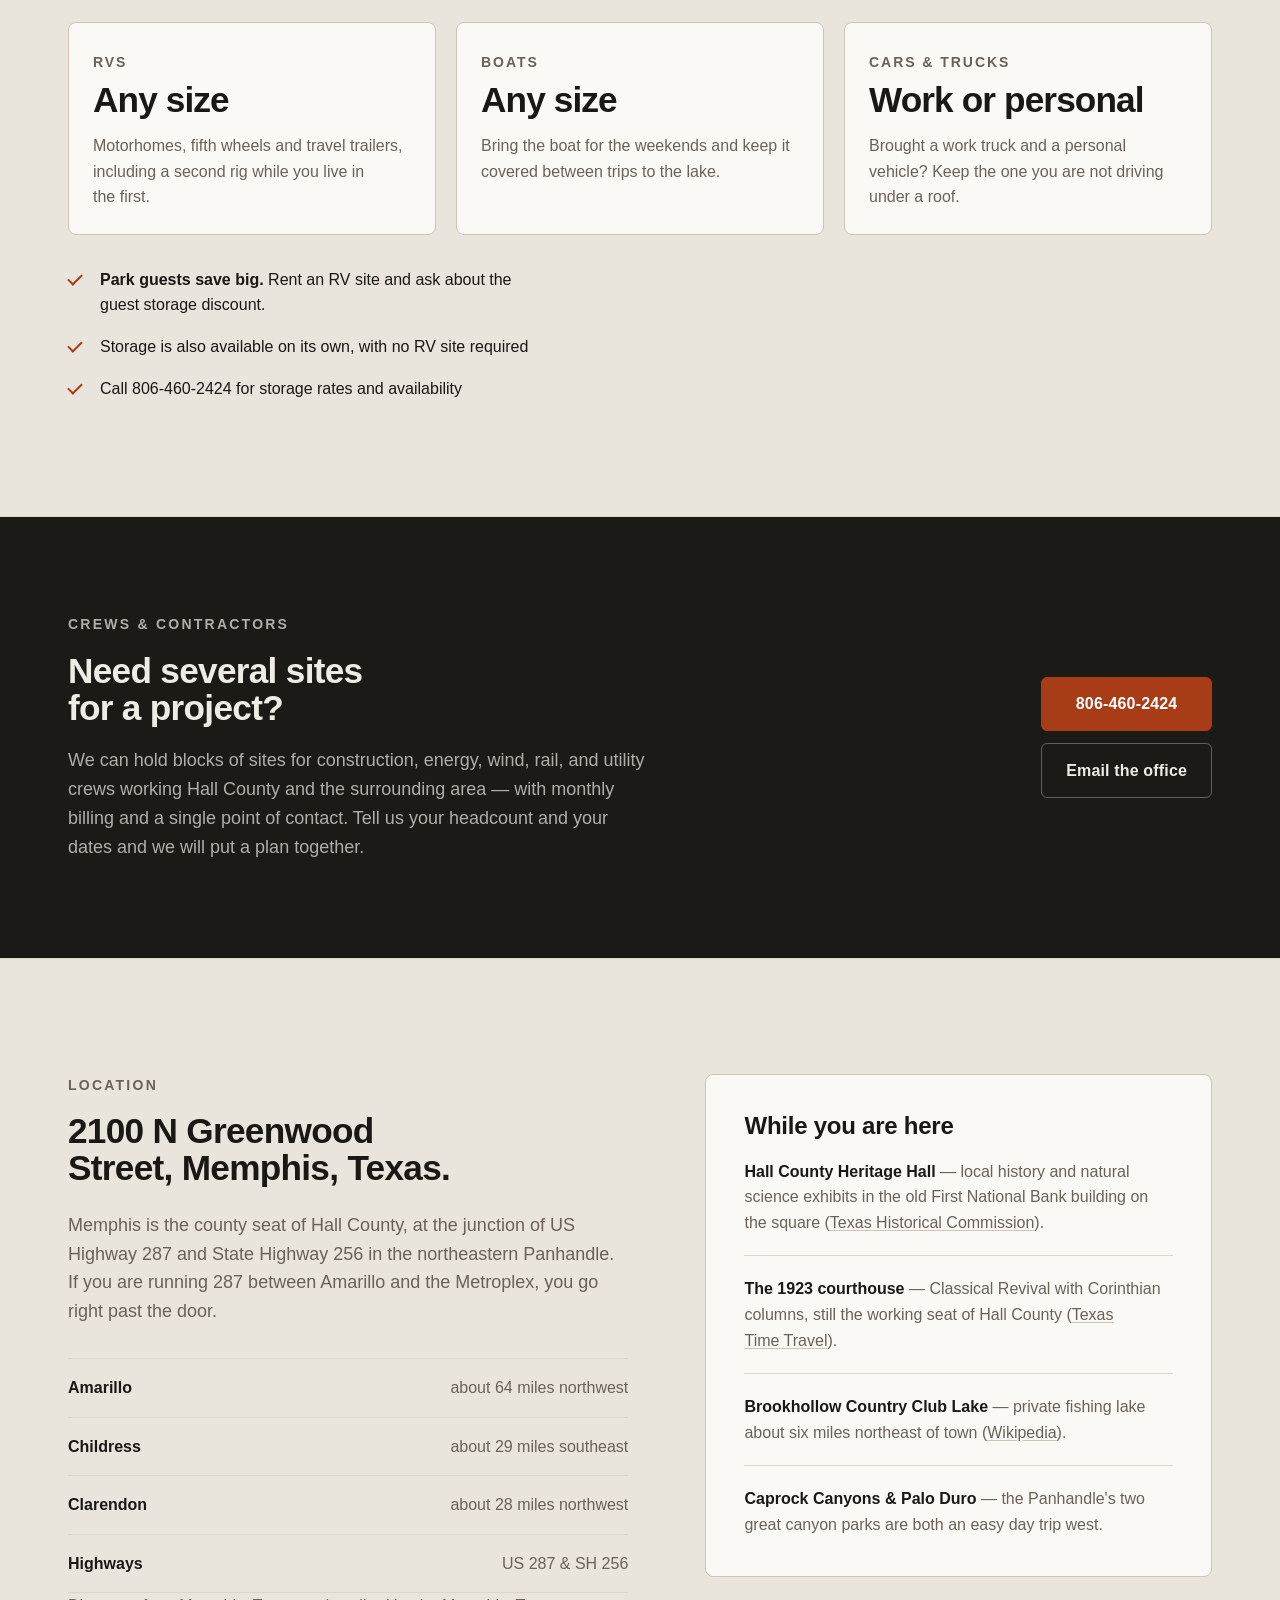
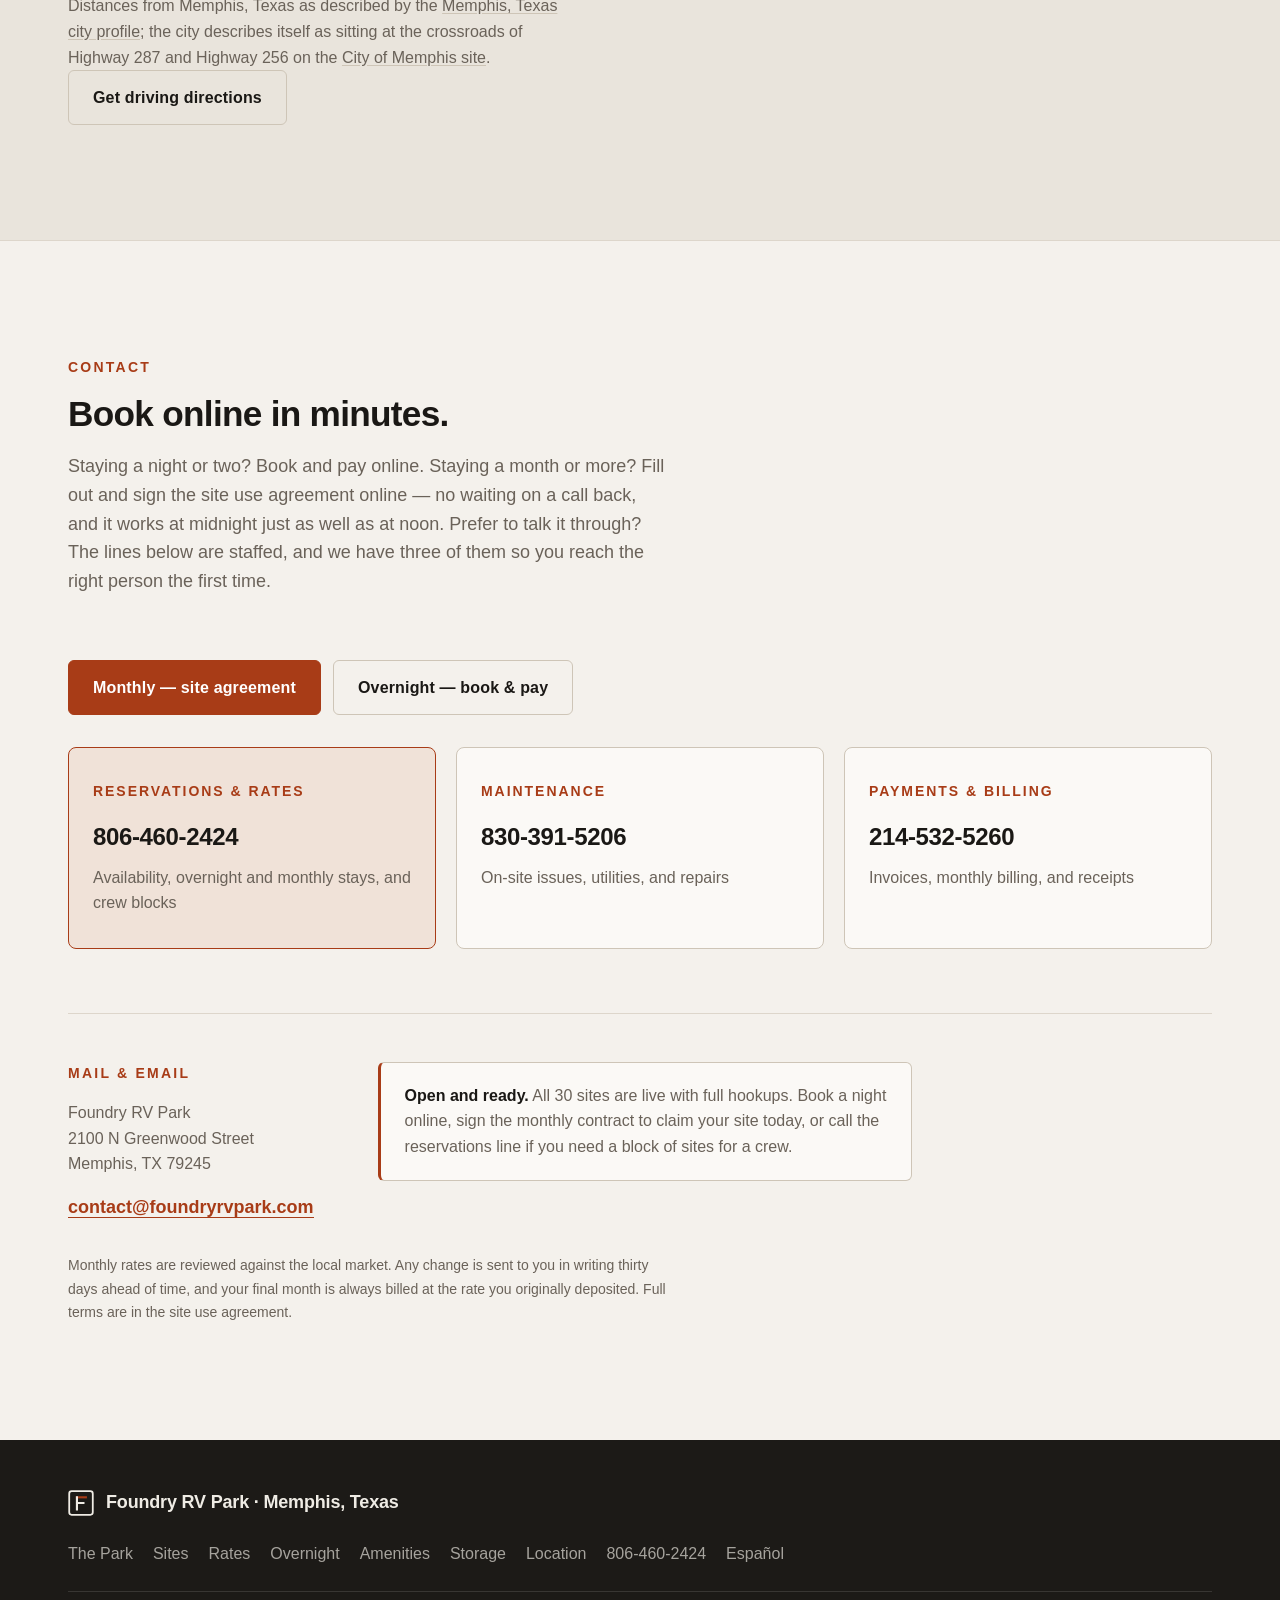
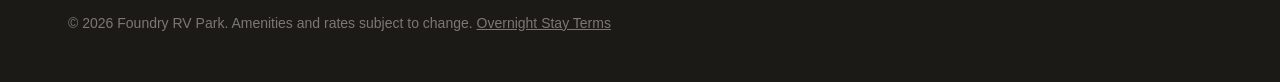
==== commit 15589930: "Remove 'honest utilities' from home hero Co-authored-by: Perplexity <noreply@perplexity.ai>" ====
--- a/index.html
+++ b/index.html
@@ -137,7 +137,7 @@
     <div class="hero__content">
       <p class="badge"><span class="badge__dot" aria-hidden="true"></span>Open &amp; ready · All 30 sites live</p>
       <h1>Room to pull in,<br />built to stay a while.</h1>
-      <p class="hero__lede">Foundry RV Park is a new 30-site, full-hookup park at 2100 N Greenwood Street — right where US 287 meets State Highway 256 in the Texas Panhandle. Wide concrete-and-asphalt sites, honest utilities, and a straight shot in off the highway.</p>
+      <p class="hero__lede">Foundry RV Park is a new 30-site, full-hookup park at 2100 N Greenwood Street — right where US 287 meets State Highway 256 in the Texas Panhandle. Wide concrete-and-asphalt sites and a straight shot in off the highway.</p>
       <div class="hero__cta">
         <a class="btn btn--primary" href="https://na4.docusign.net/Member/PowerFormSigning.aspx?PowerFormId=102dc6d5-dcdc-48c1-9114-8ed7002d5dbd&amp;env=na4&amp;acct=5a6d45d3-995d-4c4a-9f34-7e88ad826773&amp;v=2" target="_blank" rel="noopener">Monthly &mdash; sign your contract</a>
         <a class="btn btn--ghost" href="overnight/">Overnight &mdash; $60 a night</a>
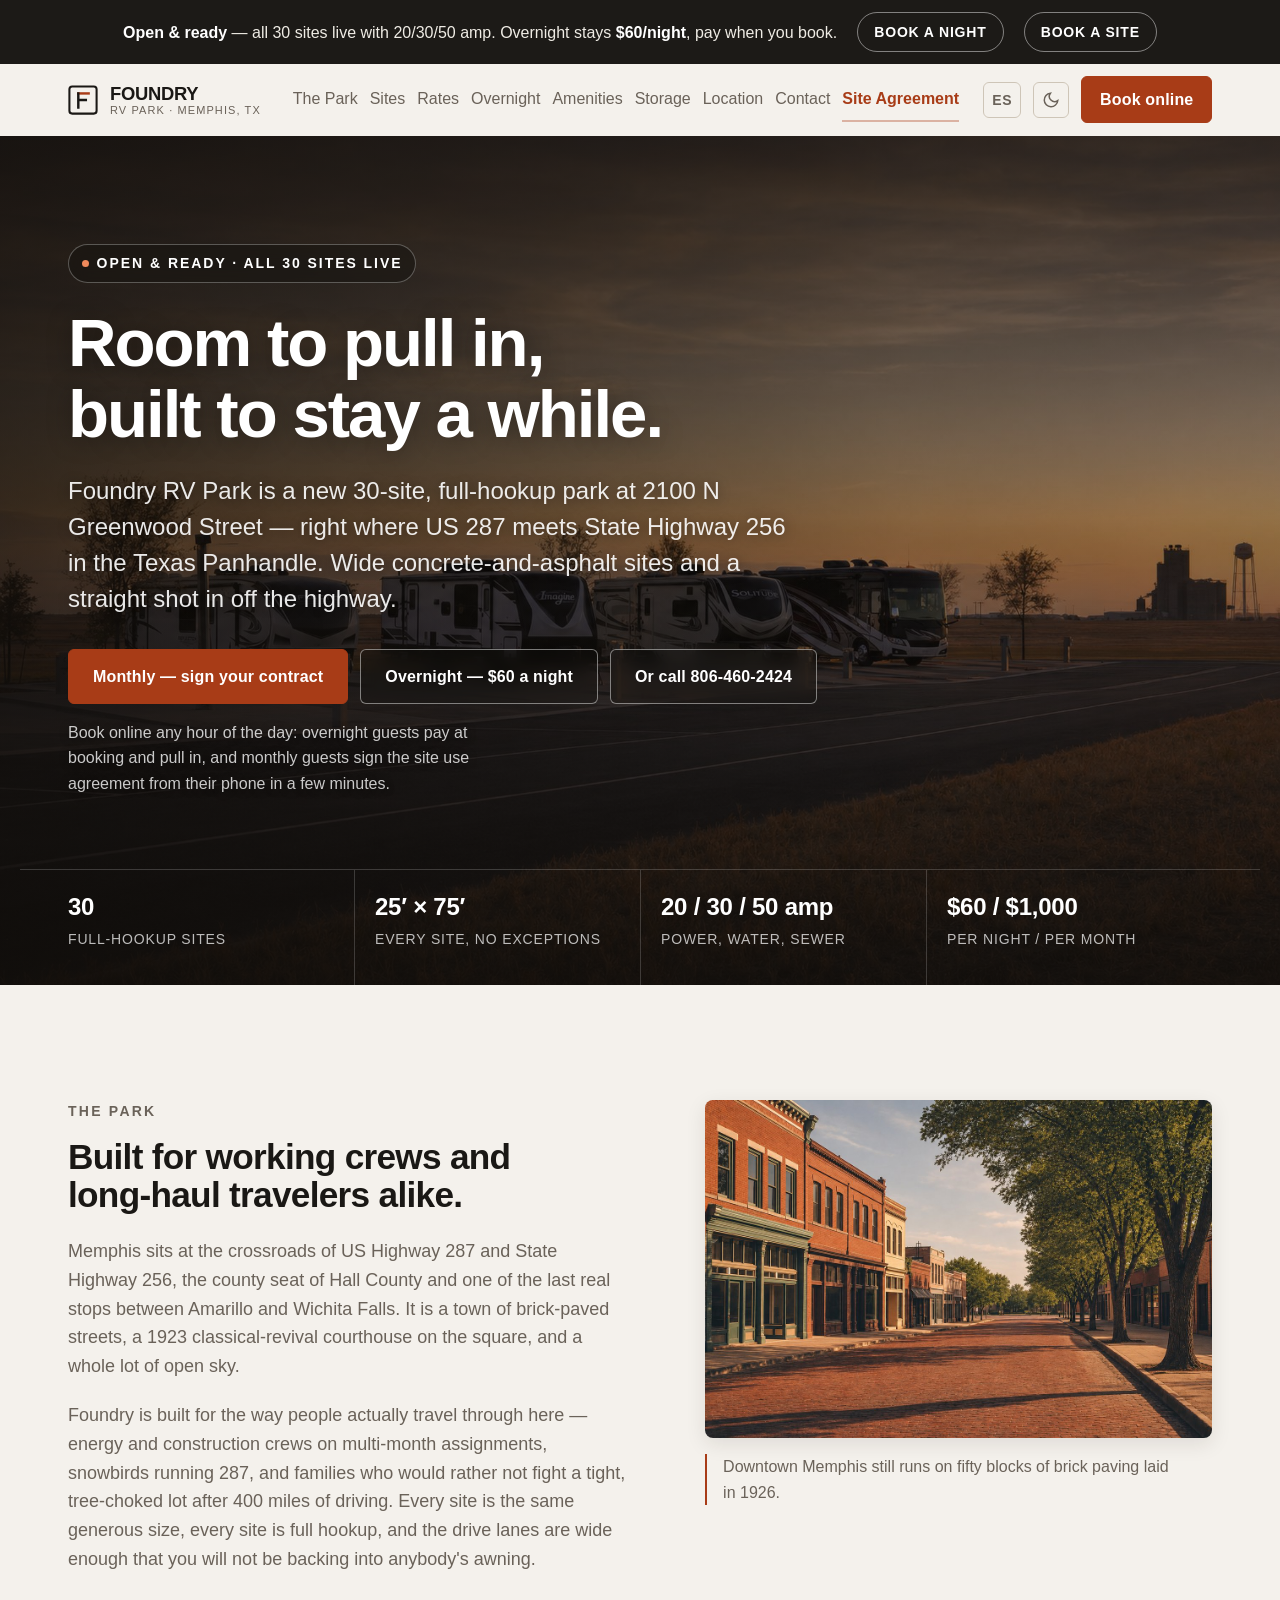
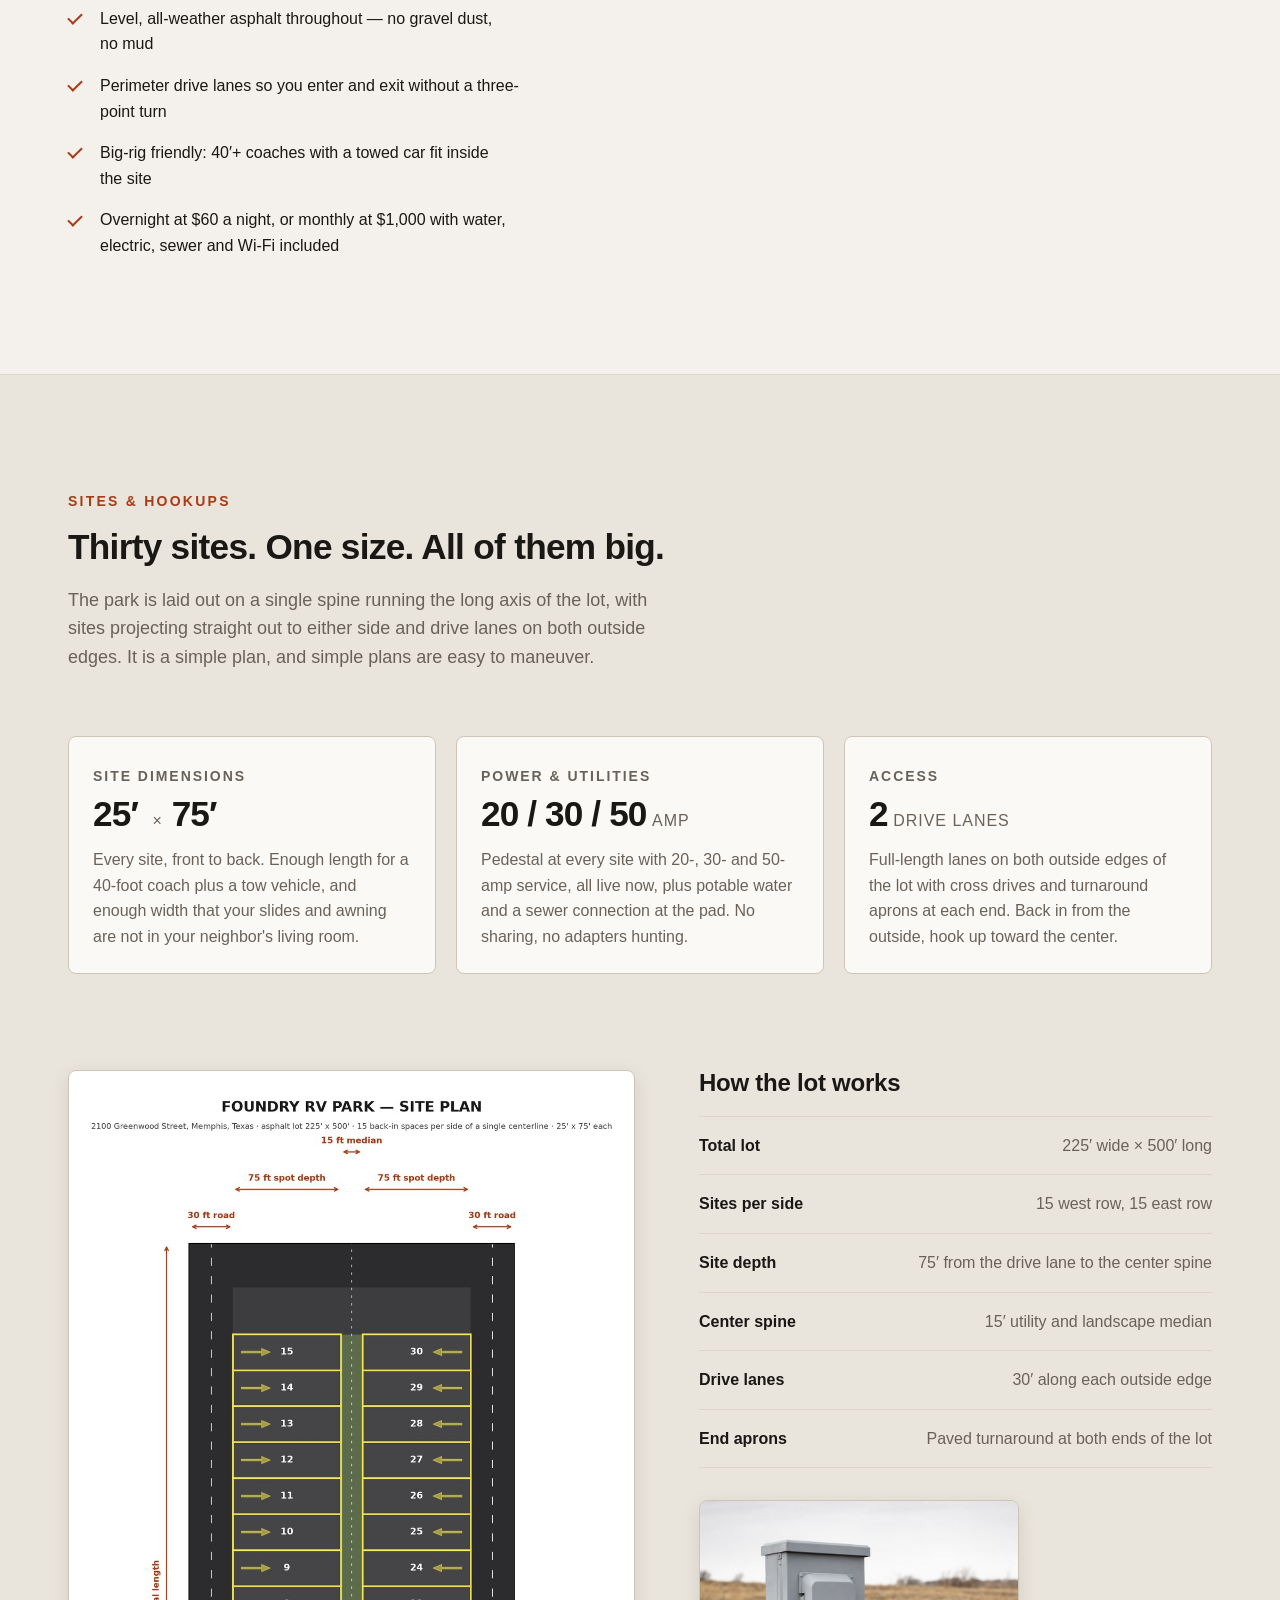
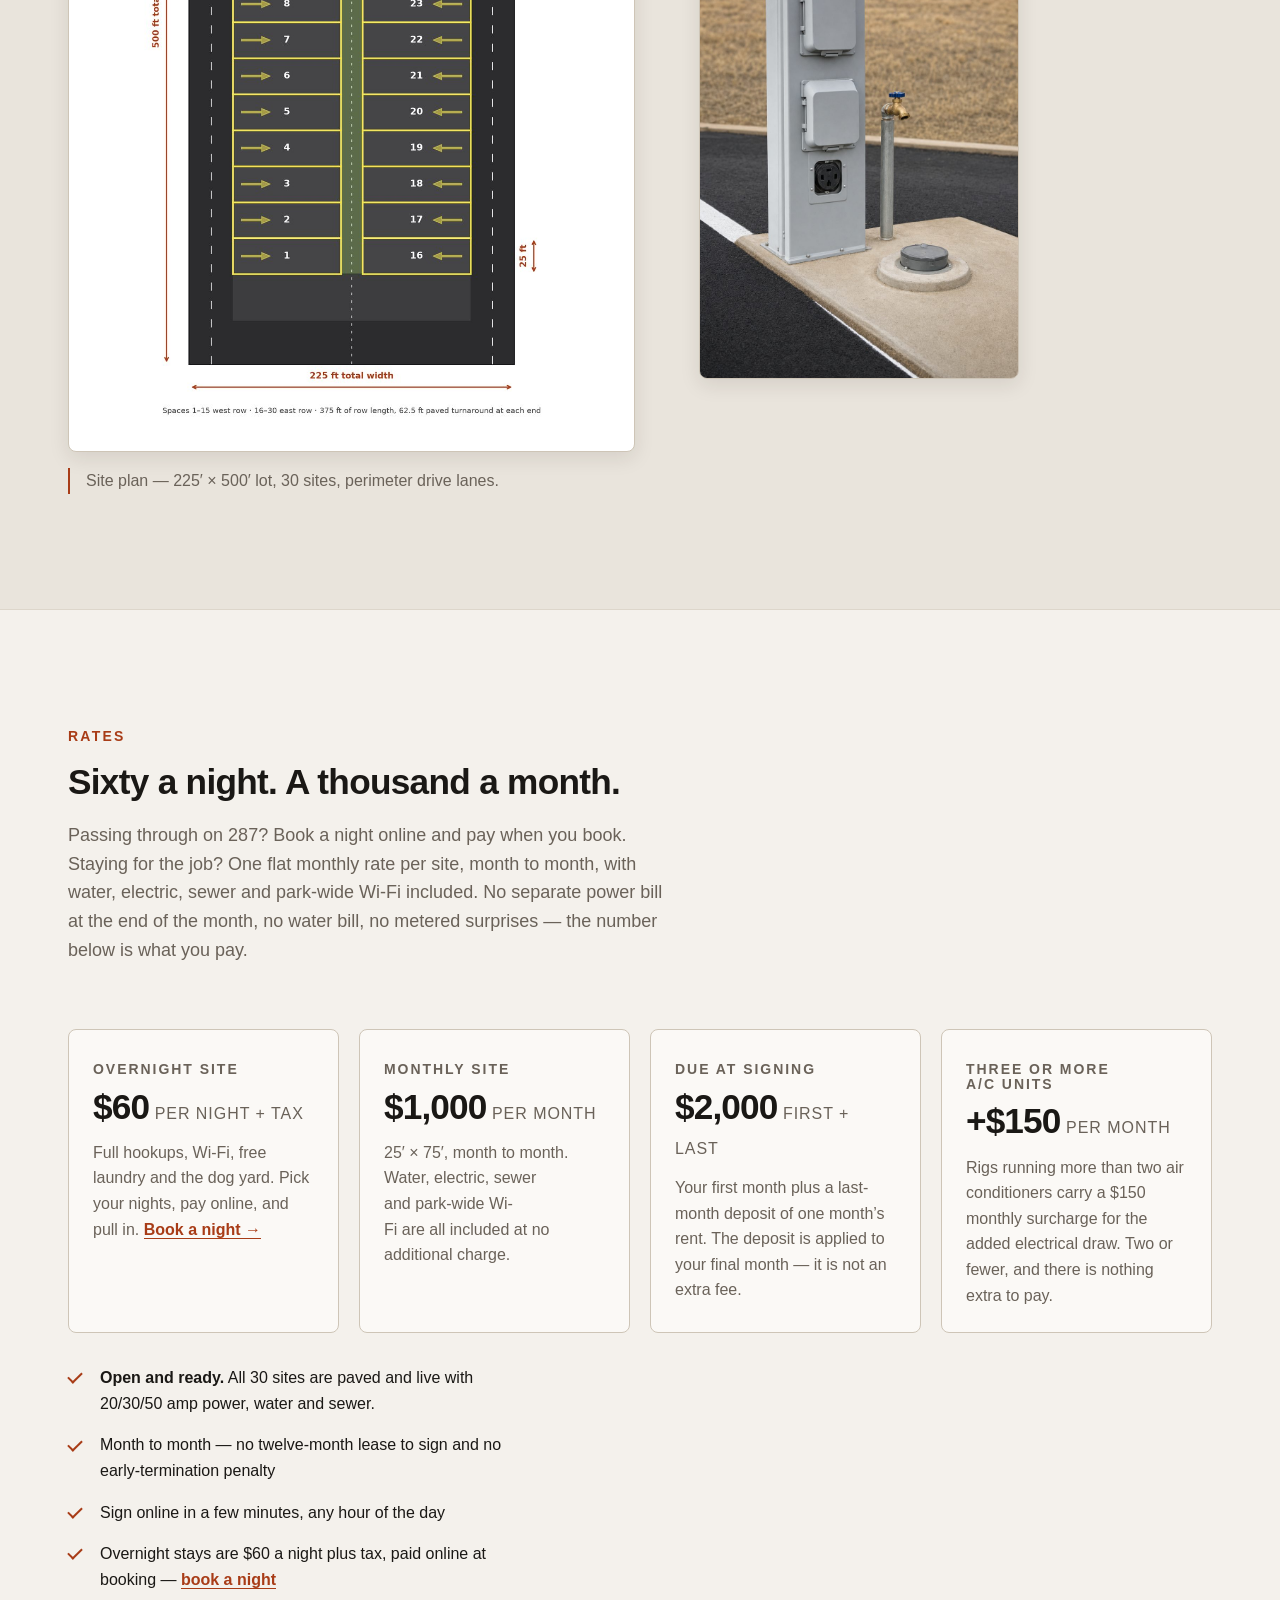
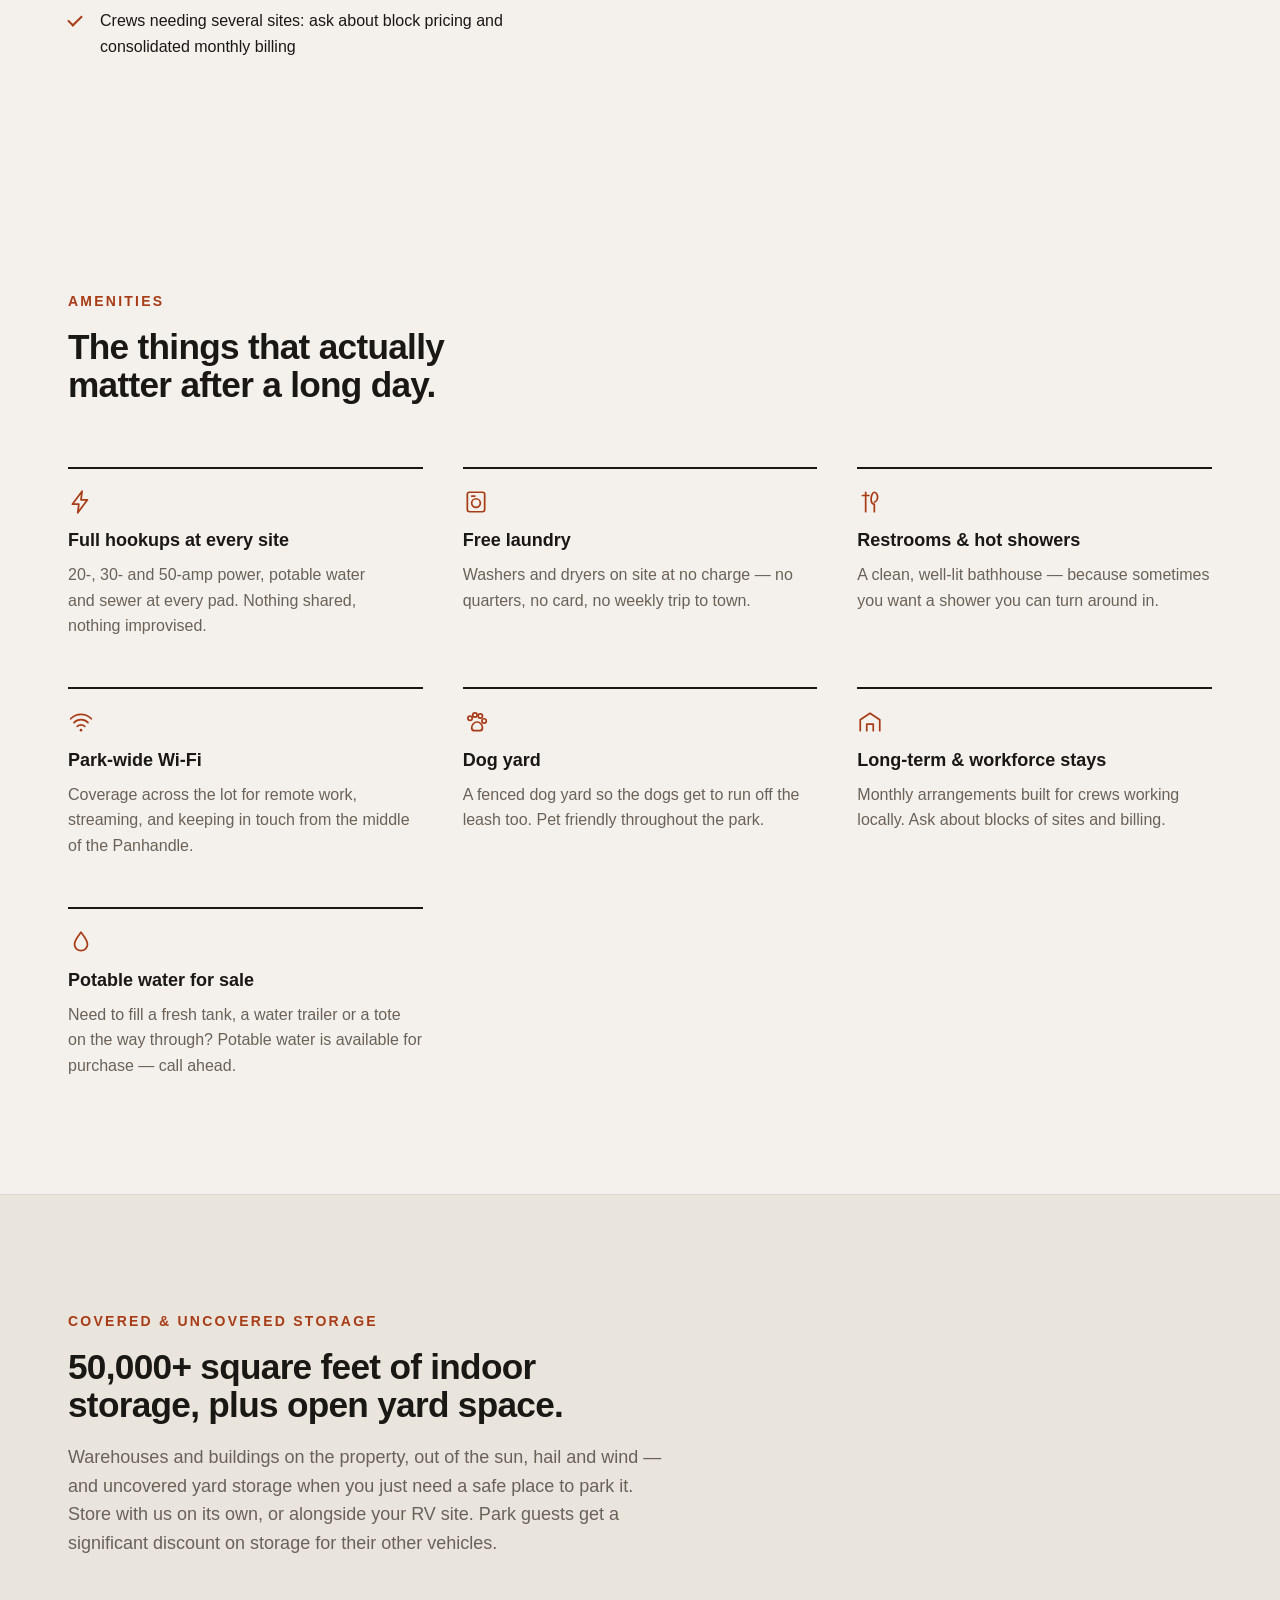
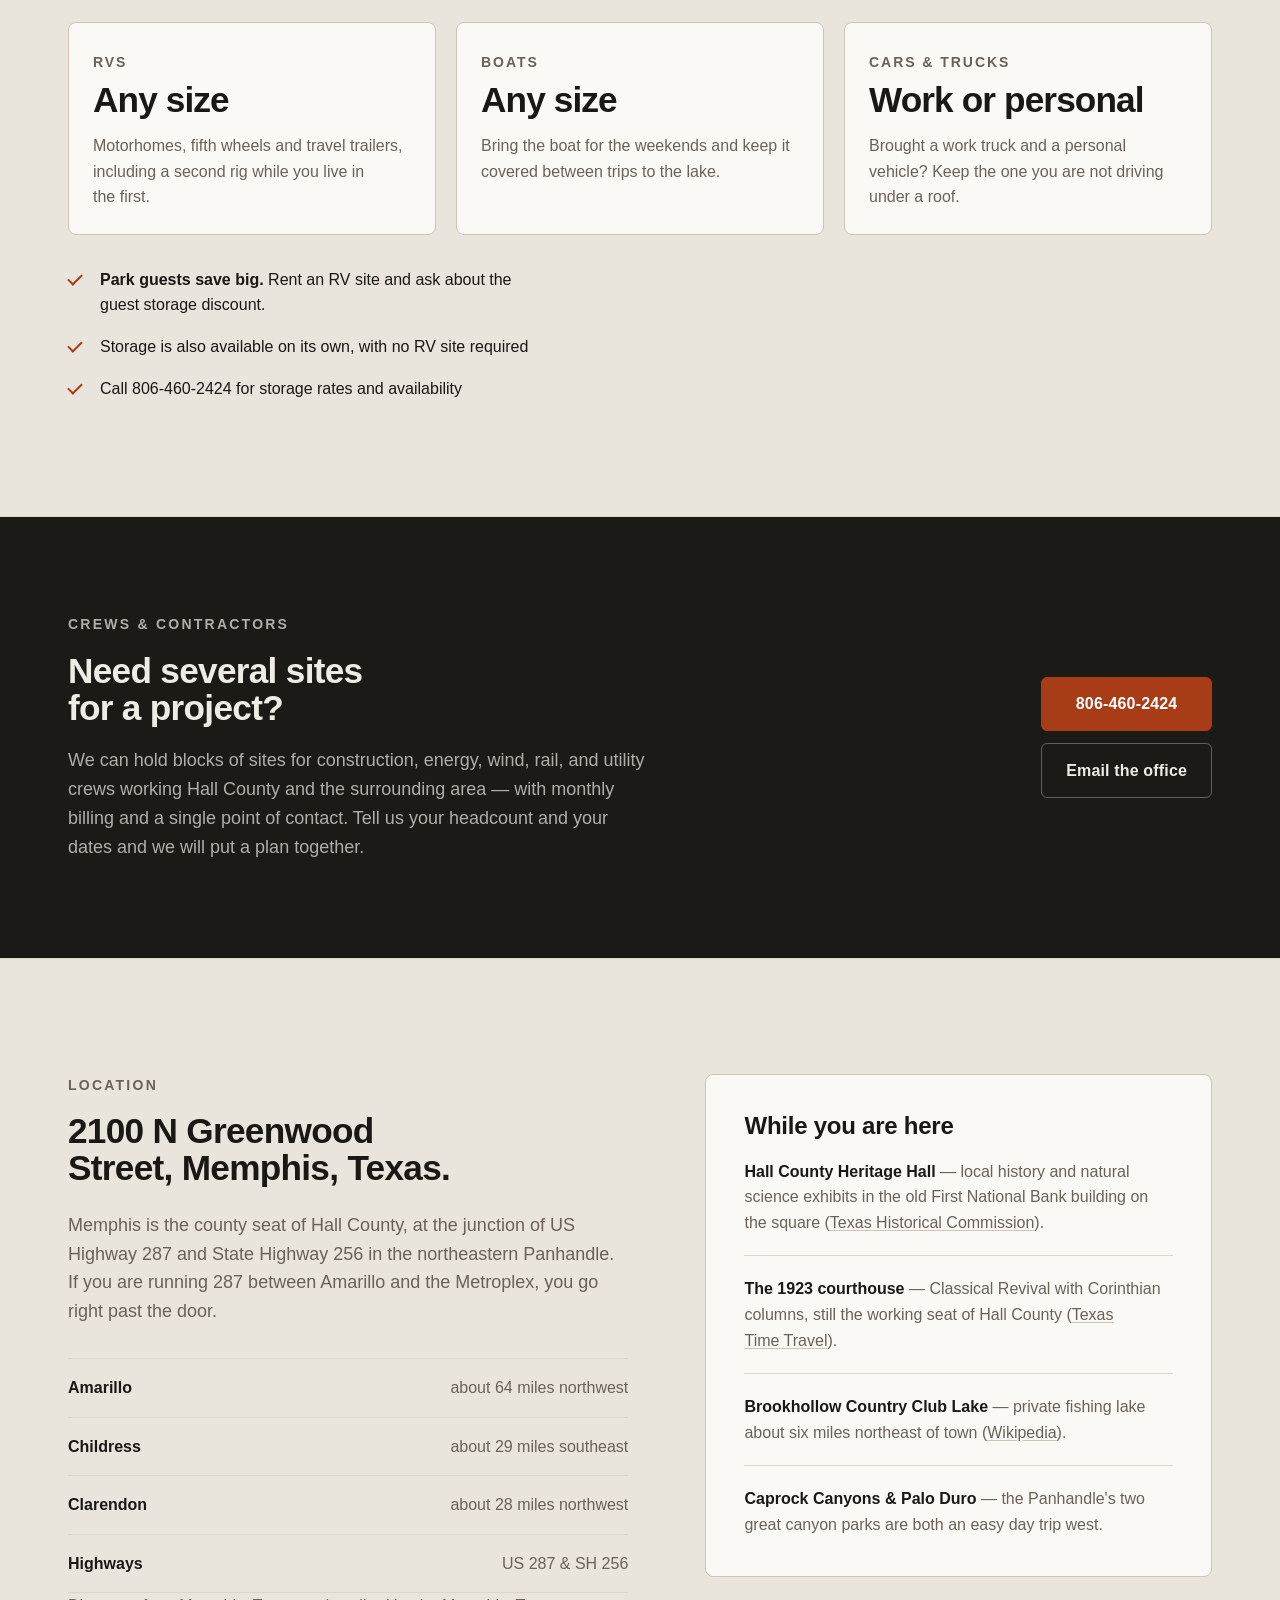
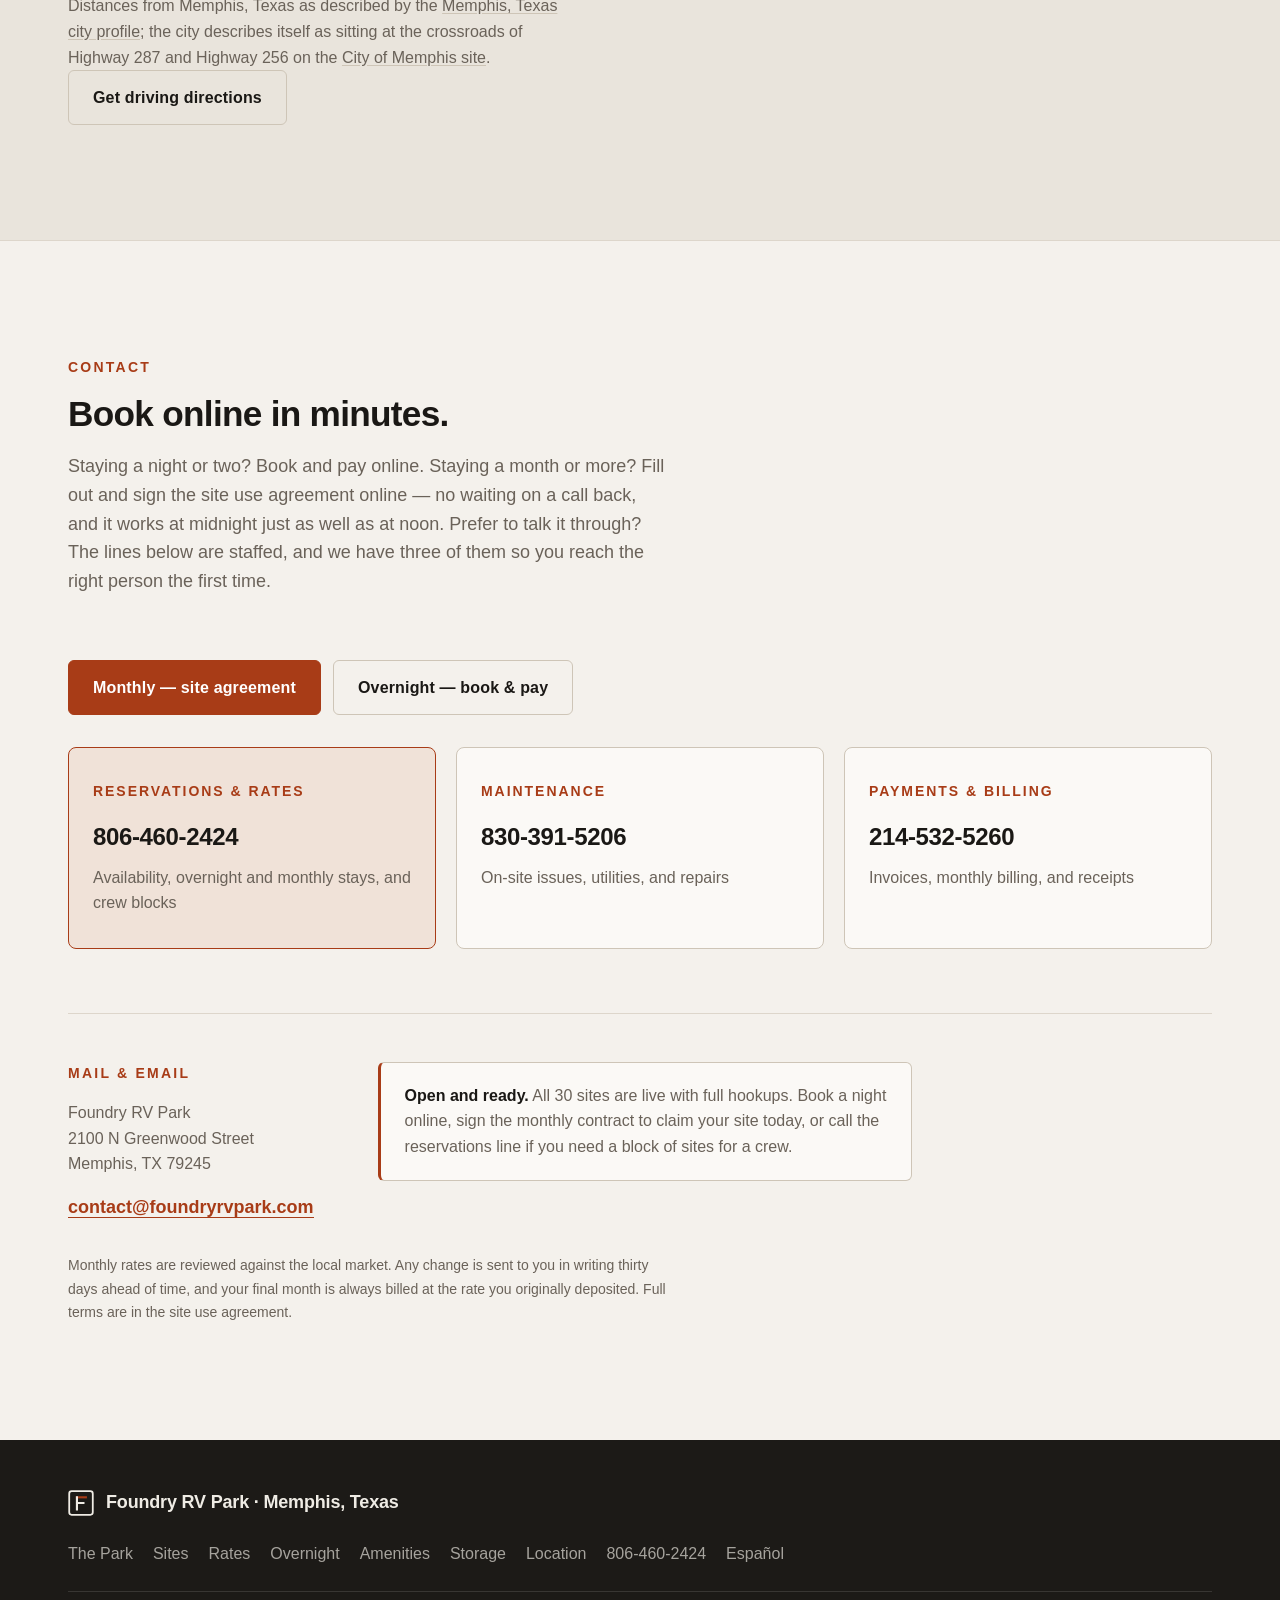
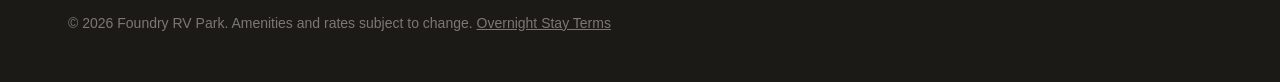
==== commit 86ed7b95: "Downtown photo: remove domed building, update alt text Co-authored-by: Perplexity <noreply@perplexit" ====
--- a/index.html
+++ b/index.html
@@ -169,7 +169,7 @@
         </ul>
       </div>
       <figure class="col-media">
-        <img src="assets/town.jpg" alt="Historic red brick main street in Memphis, Texas, with early-1900s storefronts and the county courthouse dome at the end of the block" width="1200" height="800" loading="lazy" />
+        <img src="assets/town.jpg" alt="Historic red brick main street in Memphis, Texas, with early-1900s storefronts and shade trees lining the sidewalk" width="1200" height="800" loading="lazy" />
         <figcaption>Downtown Memphis still runs on fifty blocks of brick paving laid in 1926.</figcaption>
       </figure>
     </div>
